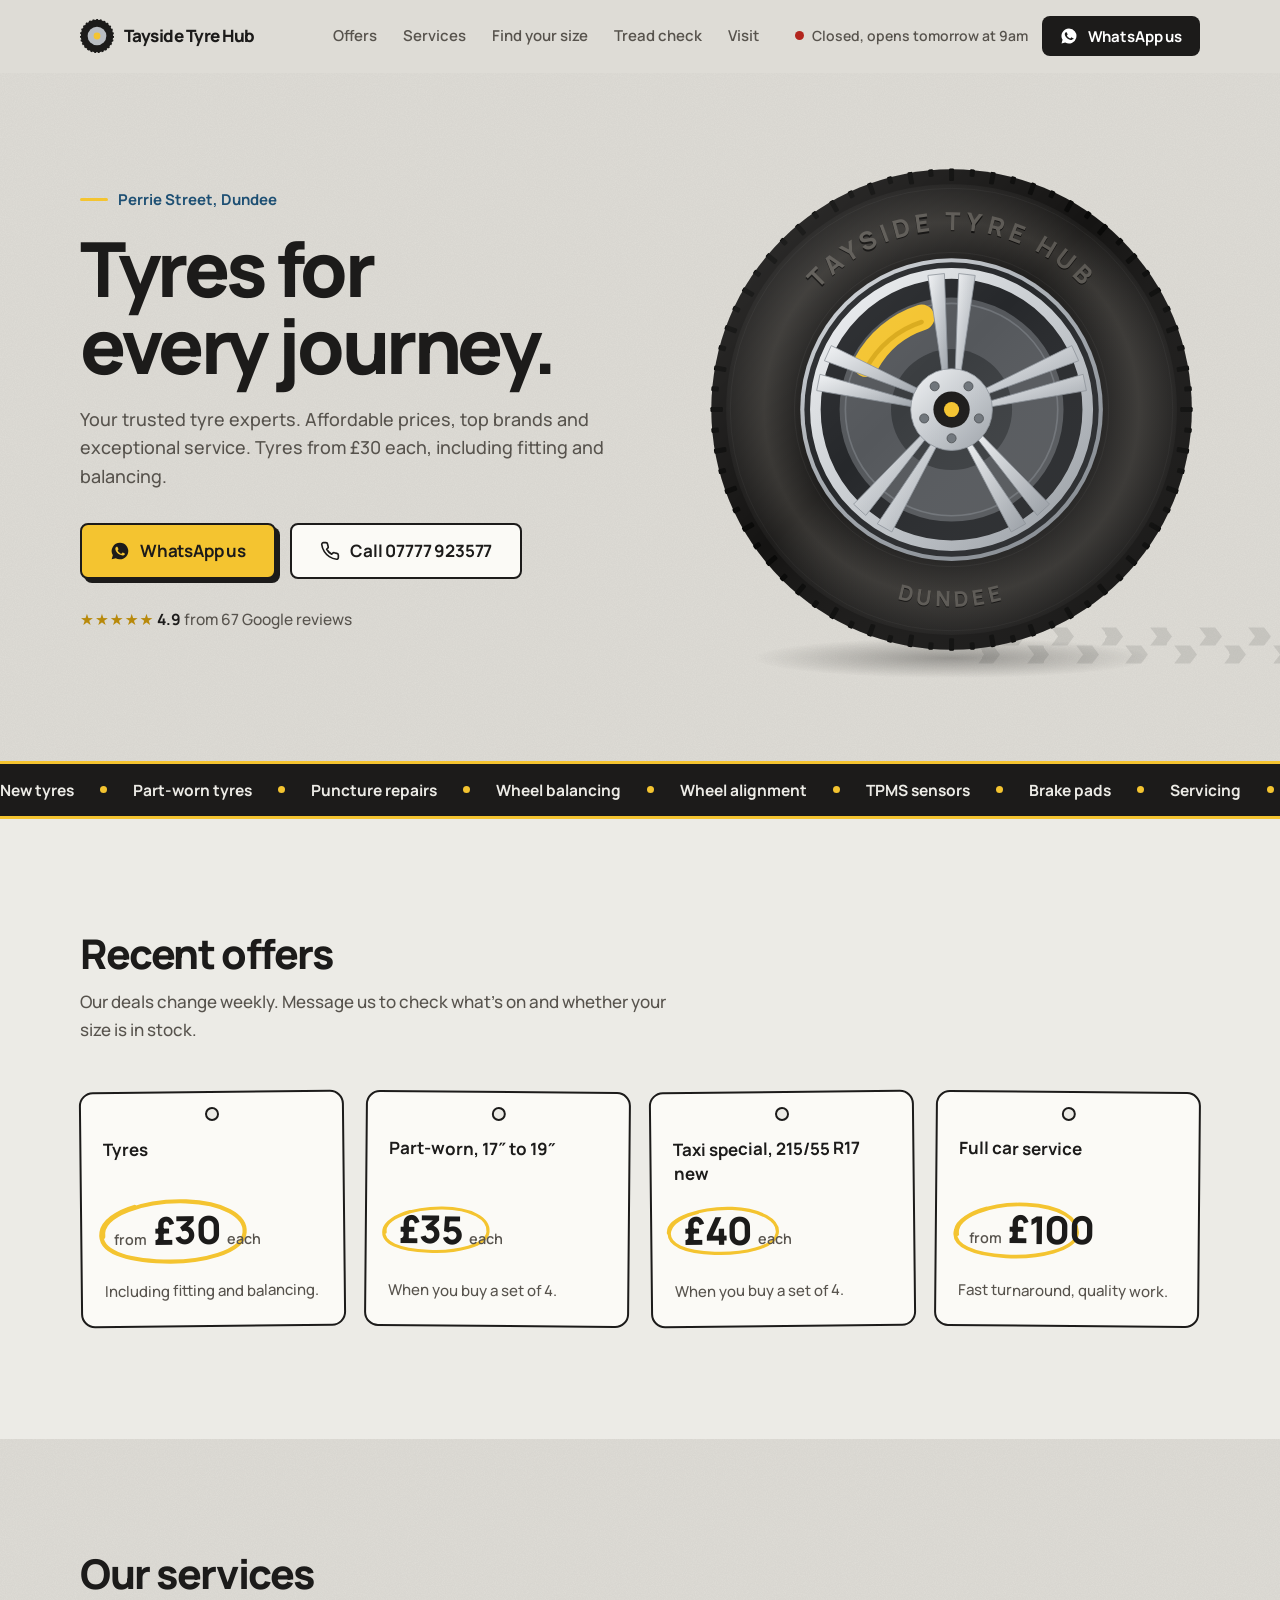
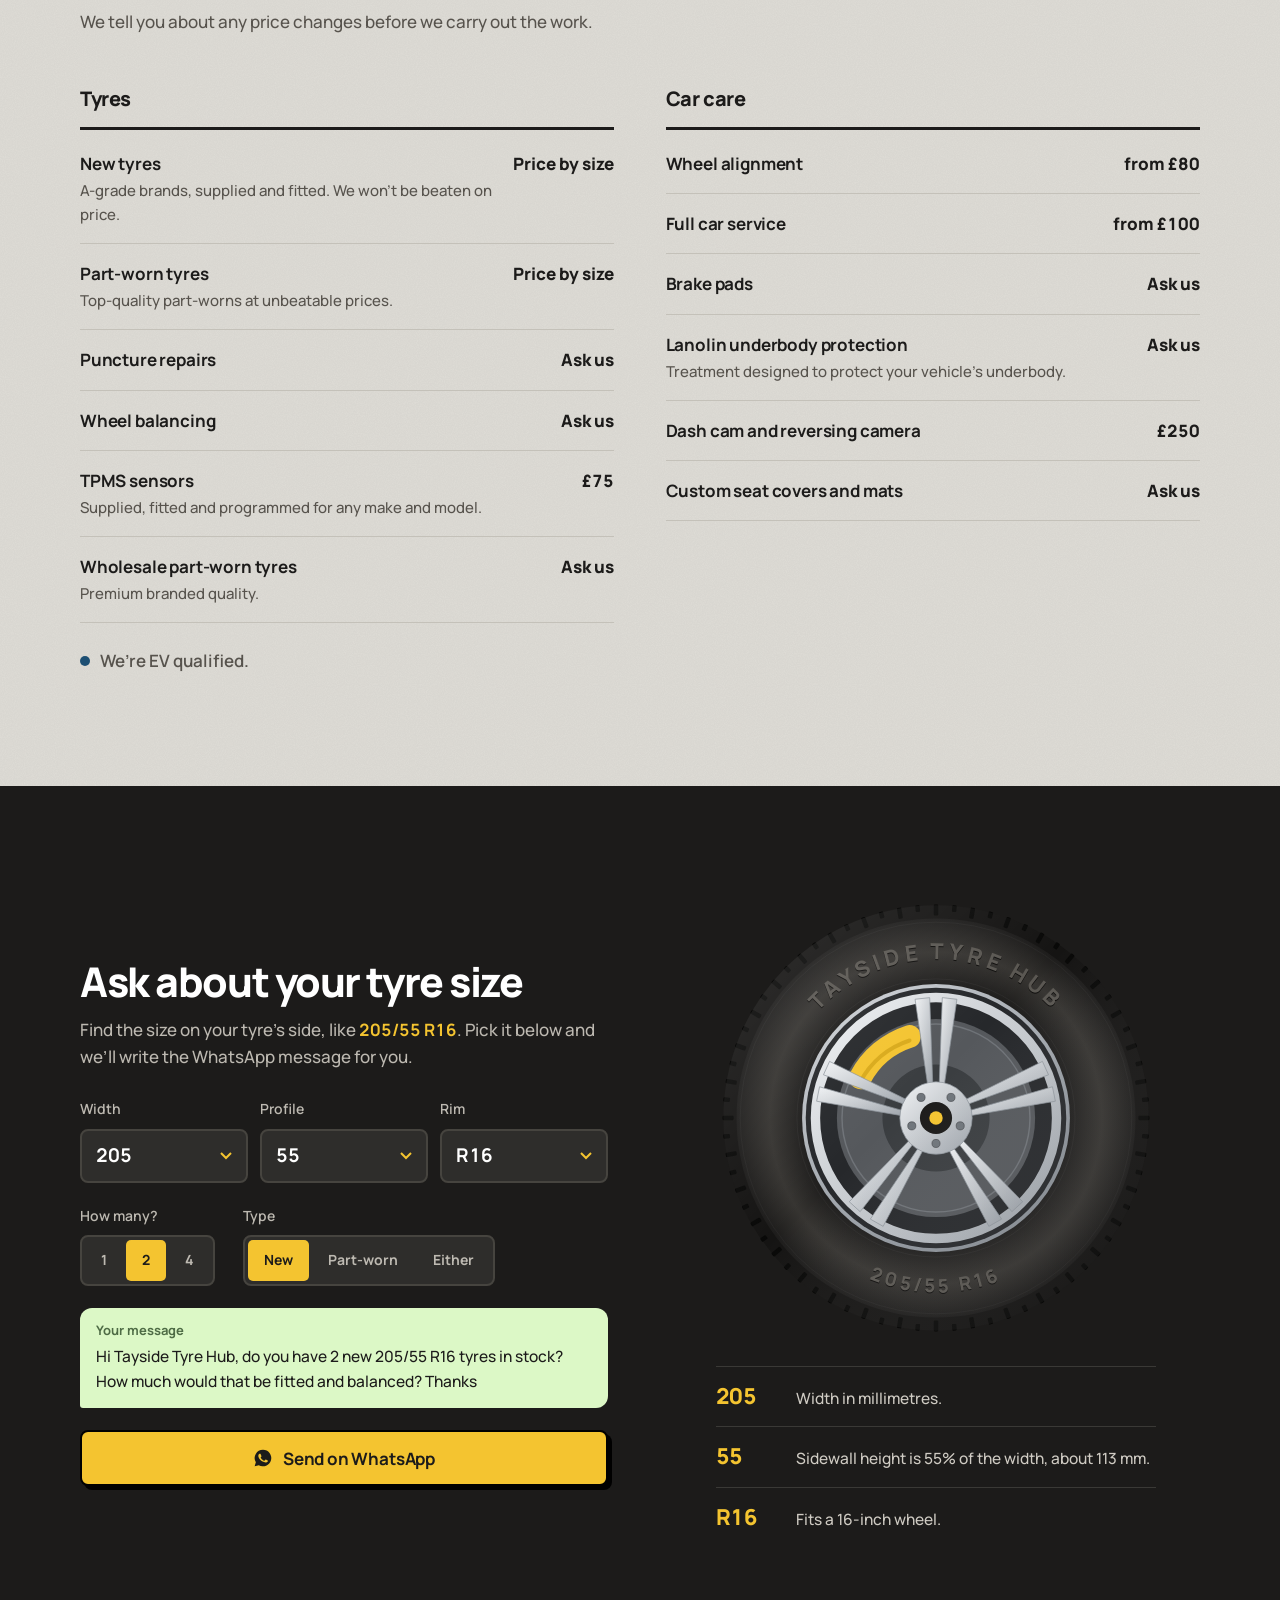
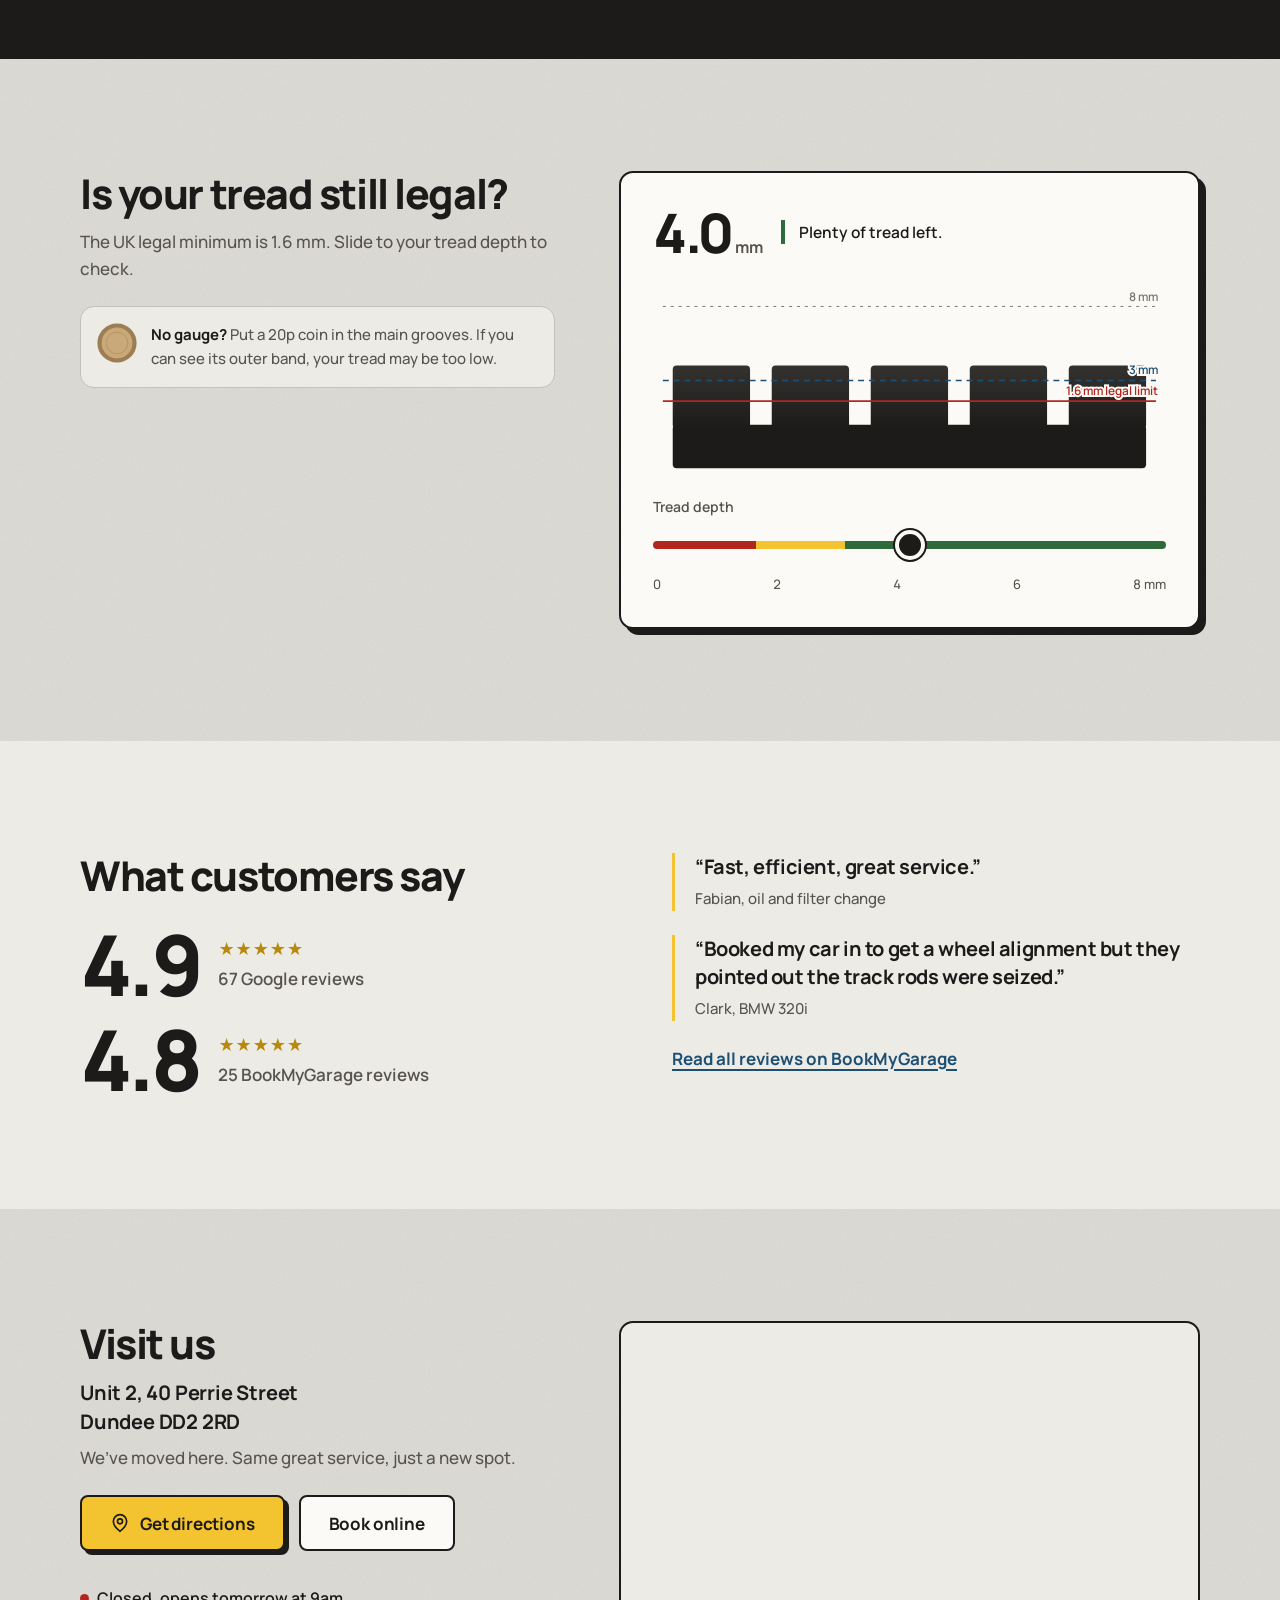
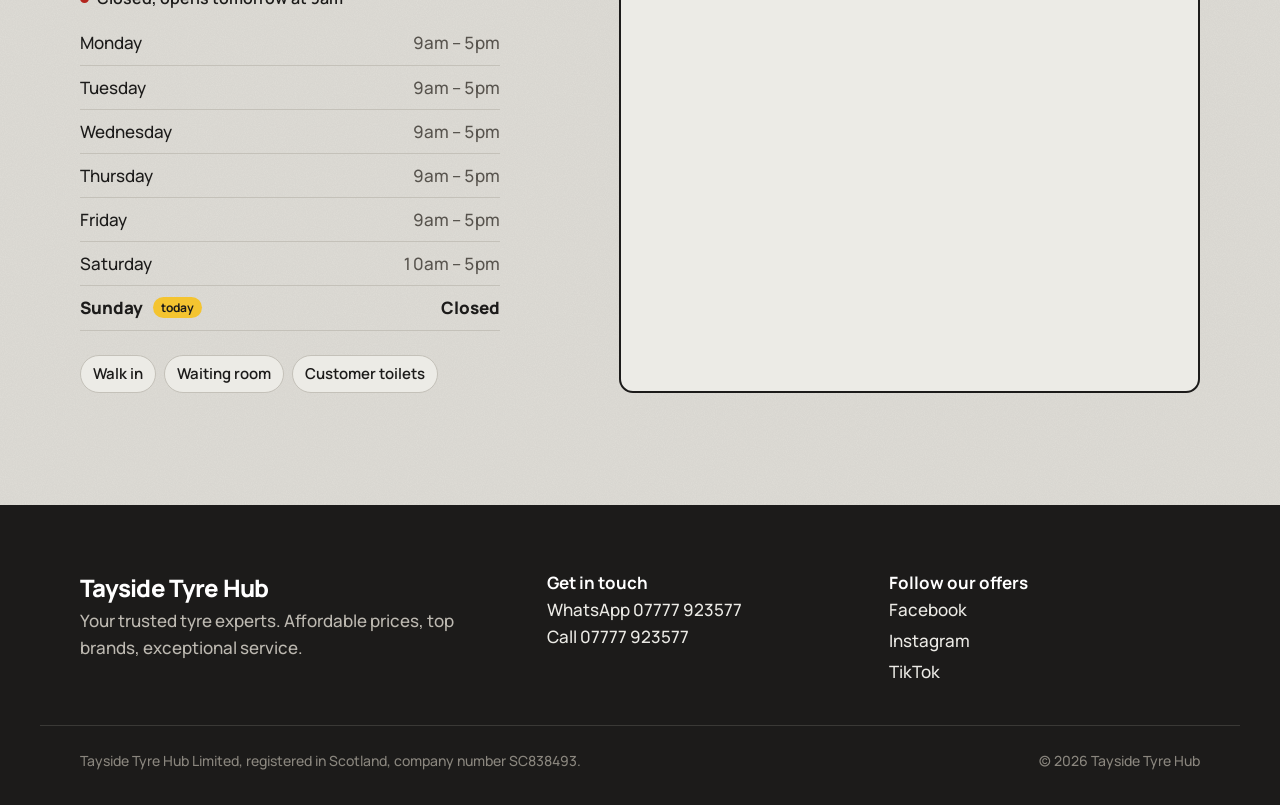
==== index.html @ 59a69cc9 "Add Tayside Tyre Hub website" ====
<!doctype html>
<html lang="en-GB">
<head>
  <meta charset="utf-8">
  <meta name="viewport" content="width=device-width, initial-scale=1, viewport-fit=cover">
  <title>Tayside Tyre Hub | Tyres, wheel alignment and servicing in Dundee</title>
  <meta name="description" content="Your trusted tyre experts in Dundee. New and part-worn tyres, wheel alignment from £80, TPMS sensors £75 and servicing from £100. Unit 2, 40 Perrie Street, Dundee DD2 2RD. WhatsApp 07777 923577.">
  <meta name="theme-color" content="#DEDCD6">
  <meta property="og:title" content="Tayside Tyre Hub, Dundee">
  <meta property="og:description" content="Tyres for every journey. Walk in or WhatsApp us on 07777 923577.">
  <meta property="og:type" content="website">
  <link rel="icon" href="assets/favicon.svg" type="image/svg+xml">
  <link rel="preconnect" href="https://fonts.googleapis.com">
  <link rel="preconnect" href="https://fonts.gstatic.com" crossorigin>
  <link href="https://fonts.googleapis.com/css2?family=Manrope:wght@400;500;600;700;800&display=swap" rel="stylesheet">
  <link rel="stylesheet" href="css/styles.css">
  <script type="application/ld+json">
  {
    "@context": "https://schema.org",
    "@type": "TireShop",
    "name": "Tayside Tyre Hub",
    "telephone": "+447777923577",
    "address": {
      "@type": "PostalAddress",
      "streetAddress": "Unit 2, 40 Perrie Street",
      "addressLocality": "Dundee",
      "postalCode": "DD2 2RD",
      "addressCountry": "GB"
    },
    "openingHoursSpecification": [
      {"@type": "OpeningHoursSpecification", "dayOfWeek": ["Monday","Tuesday","Wednesday","Thursday","Friday"], "opens": "09:00", "closes": "17:00"},
      {"@type": "OpeningHoursSpecification", "dayOfWeek": "Saturday", "opens": "10:00", "closes": "17:00"}
    ],
    "sameAs": [
      "https://www.facebook.com/p/Tayside-Tyre-Hub-61570506190304/",
      "https://www.instagram.com/taysidetyrehub/",
      "https://www.tiktok.com/@tayside.tyre.hub"
    ]
  }
  </script>
</head>
<body>
  <a class="skip" href="#main">Skip to content</a>

  <svg width="0" height="0" style="position:absolute" aria-hidden="true">
    <symbol id="i-wa" viewBox="0 0 24 24"><path fill="currentColor" d="M12 2a10 10 0 0 0-8.6 15.1L2 22l5-1.3A10 10 0 1 0 12 2Zm5.3 14.1c-.2.6-1.3 1.2-1.8 1.2-.5.1-1 .2-3.3-.7-2.8-1.1-4.5-3.9-4.7-4.1-.1-.2-1.1-1.5-1.1-2.9s.7-2 1-2.3c.2-.3.5-.3.7-.3h.5c.2 0 .4 0 .6.5l.9 2.1c.1.2.1.4 0 .5l-.3.5-.4.4c-.1.2-.3.3-.1.6.2.3.8 1.3 1.7 2.1 1.2 1 2.1 1.4 2.4 1.5.3.2.5.1.6-.1l.9-1.1c.2-.3.4-.2.6-.1l2 1c.3.1.5.2.5.3.1.2.1.6-.1 1.2Z"/></symbol>
    <symbol id="i-phone" viewBox="0 0 24 24"><path fill="none" stroke="currentColor" stroke-width="2" stroke-linecap="round" stroke-linejoin="round" d="M22 16.9v3a2 2 0 0 1-2.2 2 19.8 19.8 0 0 1-8.6-3.1 19.5 19.5 0 0 1-6-6A19.8 19.8 0 0 1 2.1 4.2 2 2 0 0 1 4.1 2h3a2 2 0 0 1 2 1.7c.1 1 .4 1.9.7 2.8a2 2 0 0 1-.5 2.1L8 9.9a16 16 0 0 0 6 6l1.3-1.3a2 2 0 0 1 2.1-.4c.9.3 1.8.6 2.8.7a2 2 0 0 1 1.7 2Z"/></symbol>
    <symbol id="i-pin" viewBox="0 0 24 24"><path fill="none" stroke="currentColor" stroke-width="2" stroke-linecap="round" stroke-linejoin="round" d="M20 10c0 6-8 12-8 12s-8-6-8-12a8 8 0 0 1 16 0Z"/><circle cx="12" cy="10" r="3" fill="none" stroke="currentColor" stroke-width="2"/></symbol>
  </svg>

  <header class="site-header" id="top">
    <div class="wrap header-inner">
      <a class="brand" href="#top" aria-label="Tayside Tyre Hub, back to top">
        <svg class="brand-mark" viewBox="0 0 40 40" aria-hidden="true">
          <circle cx="20" cy="20" r="19" fill="#1C1B1A"/>
          <circle cx="20" cy="20" r="19" fill="none" stroke="#1C1B1A" stroke-width="2" stroke-dasharray="2.2 2.2"/>
          <circle cx="20" cy="20" r="11" fill="#B9BDC2"/>
          <circle cx="20" cy="20" r="4" fill="#F4C430"/>
        </svg>
        <span class="brand-name">Tayside Tyre Hub</span>
      </a>
      <nav class="nav" aria-label="Main">
        <a href="#offers">Offers</a>
        <a href="#services">Services</a>
        <a href="#finder">Find your size</a>
        <a href="#tread">Tread check</a>
        <a href="#visit">Visit</a>
      </nav>
      <div class="header-actions">
        <span class="status" data-status><span class="status-dot"></span><span class="status-long" data-status-text>Checking hours</span><span class="status-short" data-status-short></span></span>
        <a class="btn btn-dark btn-sm header-wa" href="https://wa.me/447777923577" target="_blank" rel="noopener">
          <svg aria-hidden="true"><use href="#i-wa"/></svg>WhatsApp us
        </a>
      </div>
    </div>
  </header>

  <main id="main">
    <!-- HERO -->
    <section class="hero" aria-labelledby="hero-title">
      <div class="wrap hero-grid">
        <div class="hero-copy">
          <p class="hero-place">Perrie Street, Dundee</p>
          <h1 id="hero-title" class="display">Tyres for every journey.</h1>
          <p class="lede">Your trusted tyre experts. Affordable prices, top brands and exceptional service. <span class="nowrap">Tyres from £30 each,</span> including fitting and balancing.</p>
          <div class="hero-ctas">
            <a class="btn btn-primary btn-lg" href="https://wa.me/447777923577" target="_blank" rel="noopener">
              <svg aria-hidden="true"><use href="#i-wa"/></svg>WhatsApp us
            </a>
            <a class="btn btn-outline btn-lg" href="tel:+447777923577">
              <svg aria-hidden="true"><use href="#i-phone"/></svg>Call 07777 923577
            </a>
          </div>
          <p class="hero-rating"><span class="stars" aria-hidden="true">★★★★★</span> <strong>4.9</strong> from 67 Google reviews</p>
        </div>

        <div class="hero-stage" aria-hidden="true">
          <div class="track"></div>
          <div class="hero-wheel">
            <div class="wheel-shadow"></div>
            <div class="wheel-roll">
              <div class="tyre" data-tyre="hero" data-w="205" data-p="55" data-r="16" data-top="TAYSIDE TYRE HUB" data-bottom="DUNDEE"></div>
            </div>
          </div>
        </div>
      </div>
    </section>

    <!-- TICKER -->
    <div class="ticker" aria-label="What we do">
      <div class="ticker-track">
        <span>New tyres</span><span>Part-worn tyres</span><span>Puncture repairs</span><span>Wheel balancing</span><span>Wheel alignment</span><span>TPMS sensors</span><span>Brake pads</span><span>Servicing</span><span>Underbody protection</span><span>Dash cams</span><span>Wholesale part-worns</span>
        <span aria-hidden="true">New tyres</span><span aria-hidden="true">Part-worn tyres</span><span aria-hidden="true">Puncture repairs</span><span aria-hidden="true">Wheel balancing</span><span aria-hidden="true">Wheel alignment</span><span aria-hidden="true">TPMS sensors</span><span aria-hidden="true">Brake pads</span><span aria-hidden="true">Servicing</span><span aria-hidden="true">Underbody protection</span><span aria-hidden="true">Dash cams</span><span aria-hidden="true">Wholesale part-worns</span>
      </div>
    </div>

    <!-- OFFERS -->
    <section class="section offers" id="offers" aria-labelledby="offers-title">
      <div class="wrap">
        <div class="section-head">
          <h2 id="offers-title" class="display-2">Recent offers</h2>
          <p>Our deals change weekly. Message us to check what’s on and whether your size is in stock.</p>
        </div>

        <ul class="tickets">
          <li class="ticket">
            <span class="ticket-hole" aria-hidden="true"></span>
            <p class="ticket-what">Tyres</p>
            <p class="price"><span class="price-from">from</span> £30 <span class="price-unit">each</span>
              <svg class="chalk" viewBox="0 0 200 90" aria-hidden="true"><path d="M18 52C14 24 70 8 118 10c44 2 72 18 70 38-2 24-52 36-98 34C46 80 12 70 16 46c2-12 18-24 40-30"/></svg>
            </p>
            <p class="ticket-small">Including fitting and balancing.</p>
          </li>
          <li class="ticket">
            <span class="ticket-hole" aria-hidden="true"></span>
            <p class="ticket-what">Part-worn, 17″ to 19″</p>
            <p class="price">£35 <span class="price-unit">each</span>
              <svg class="chalk" viewBox="0 0 200 90" aria-hidden="true"><path d="M20 50C16 26 66 10 112 10c46 0 76 16 74 38-2 22-50 34-96 32C44 78 14 68 18 46c2-12 20-24 42-30"/></svg>
            </p>
            <p class="ticket-small">When you buy a set of 4.</p>
          </li>
          <li class="ticket">
            <span class="ticket-hole" aria-hidden="true"></span>
            <p class="ticket-what">Taxi special, 215/55 R17 new</p>
            <p class="price">£40 <span class="price-unit">each</span>
              <svg class="chalk" viewBox="0 0 200 90" aria-hidden="true"><path d="M16 48C14 24 68 8 116 10c44 2 74 20 70 40-4 22-54 32-98 30C42 78 12 66 18 44c4-12 20-22 44-28"/></svg>
            </p>
            <p class="ticket-small">When you buy a set of 4.</p>
          </li>
          <li class="ticket">
            <span class="ticket-hole" aria-hidden="true"></span>
            <p class="ticket-what">Full car service</p>
            <p class="price"><span class="price-from">from</span> £100
              <svg class="chalk" viewBox="0 0 200 90" aria-hidden="true"><path d="M20 52C16 26 68 8 116 10c46 2 72 18 70 40-2 22-52 34-98 32C44 80 12 68 18 46c2-12 20-24 42-30"/></svg>
            </p>
            <p class="ticket-small">Fast turnaround, quality work.</p>
          </li>
        </ul>
      </div>
    </section>

    <!-- SERVICES -->
    <section class="section services" id="services" aria-labelledby="services-title">
      <div class="wrap">
        <div class="section-head">
          <h2 id="services-title" class="display-2">Our services</h2>
          <p>We tell you about any price changes before we carry out the work.</p>
        </div>

        <div class="board">
          <div class="board-col">
            <h3 class="board-title">Tyres</h3>
            <ul class="board-list">
              <li><div><strong>New tyres</strong><span>A-grade brands, supplied and fitted. We won’t be beaten on price.</span></div><em>Price by size</em></li>
              <li><div><strong>Part-worn tyres</strong><span>Top-quality part-worns at unbeatable prices.</span></div><em>Price by size</em></li>
              <li><div><strong>Puncture repairs</strong></div><em>Ask us</em></li>
              <li><div><strong>Wheel balancing</strong></div><em>Ask us</em></li>
              <li><div><strong>TPMS sensors</strong><span>Supplied, fitted and programmed for any make and model.</span></div><em>£75</em></li>
              <li><div><strong>Wholesale part-worn tyres</strong><span>Premium branded quality.</span></div><em>Ask us</em></li>
            </ul>
          </div>
          <div class="board-col">
            <h3 class="board-title">Car care</h3>
            <ul class="board-list">
              <li><div><strong>Wheel alignment</strong></div><em>from £80</em></li>
              <li><div><strong>Full car service</strong></div><em>from £100</em></li>
              <li><div><strong>Brake pads</strong></div><em>Ask us</em></li>
              <li><div><strong>Lanolin underbody protection</strong><span>Treatment designed to protect your vehicle’s underbody.</span></div><em>Ask us</em></li>
              <li><div><strong>Dash cam and reversing camera</strong></div><em>£250</em></li>
              <li><div><strong>Custom seat covers and mats</strong></div><em>Ask us</em></li>
            </ul>
          </div>
        </div>
        <p class="board-note">We’re EV qualified.</p>
      </div>
    </section>

    <!-- FINDER -->
    <section class="section finder" id="finder" aria-labelledby="finder-title">
      <div class="wrap finder-grid">
        <div class="finder-copy">
          <h2 id="finder-title" class="display-2">Ask about your tyre size</h2>
          <p class="finder-intro">Find the size on your tyre’s side, like <b>205/55 R16</b>. Pick it below and we’ll write the WhatsApp message for you.</p>

          <form class="finder-form" id="finder-form" novalidate>
            <div class="field-row">
              <div class="field">
                <label for="f-width">Width</label>
                <select id="f-width" name="width"></select>
              </div>
              <div class="field">
                <label for="f-profile">Profile</label>
                <select id="f-profile" name="profile"></select>
              </div>
              <div class="field">
                <label for="f-rim">Rim</label>
                <select id="f-rim" name="rim"></select>
              </div>
            </div>

            <div class="seg-row">
              <fieldset class="field">
                <legend>How many?</legend>
                <div class="seg">
                  <label><input type="radio" name="qty" value="1"><span>1</span></label>
                  <label><input type="radio" name="qty" value="2" checked><span>2</span></label>
                  <label><input type="radio" name="qty" value="4"><span>4</span></label>
                </div>
              </fieldset>
              <fieldset class="field">
                <legend>Type</legend>
                <div class="seg">
                  <label><input type="radio" name="kind" value="new" checked><span>New</span></label>
                  <label><input type="radio" name="kind" value="part-worn"><span>Part-worn</span></label>
                  <label><input type="radio" name="kind" value="either"><span>Either</span></label>
                </div>
              </fieldset>
            </div>

            <div class="message-preview">
              <span class="message-label">Your message</span>
              <p id="wa-preview"></p>
            </div>

            <a class="btn btn-primary btn-lg btn-block" id="wa-send" href="https://wa.me/447777923577" target="_blank" rel="noopener">
              <svg aria-hidden="true"><use href="#i-wa"/></svg><span id="wa-send-label">Send on WhatsApp</span>
            </a>
          </form>
        </div>

        <div class="finder-visual">
          <div class="tyre tyre-finder" data-tyre="finder" data-w="205" data-p="55" data-r="16" data-top="TAYSIDE TYRE HUB" data-bottom="205/55 R16"></div>
          <dl class="decode" aria-live="polite">
            <div><dt id="d-w-k">205</dt><dd id="d-w">Width in millimetres.</dd></div>
            <div><dt id="d-p-k">55</dt><dd id="d-p">Sidewall height as a % of the width.</dd></div>
            <div><dt id="d-r-k">R16</dt><dd id="d-r">Fits a 16-inch wheel.</dd></div>
          </dl>
        </div>
      </div>
    </section>

    <!-- TREAD -->
    <section class="section tread" id="tread" aria-labelledby="tread-title">
      <div class="wrap tread-grid">
        <div class="tread-copy">
          <h2 id="tread-title" class="display-2">Is your tread still legal?</h2>
          <p>The UK legal minimum is 1.6 mm. Slide to your tread depth to check.</p>
        </div>

        <div class="gauge">
          <div class="gauge-readout">
            <output id="tread-out" for="tread-range"><span id="tread-mm">4.0</span><small>mm</small></output>
            <p class="verdict" id="tread-verdict" data-level="ok">Plenty of tread left.</p>
          </div>
          <svg class="tread-svg" id="tread-svg" viewBox="0 0 520 220" role="img" aria-label="Cross-section of a tyre tread showing the selected depth">
            <defs>
              <linearGradient id="rubberCut" x1="0" y1="0" x2="0" y2="1">
                <stop offset="0" stop-color="#34322F"/>
                <stop offset="1" stop-color="#1C1B1A"/>
              </linearGradient>
            </defs>
            <rect x="20" y="160" width="480" height="44" rx="4" fill="#1C1B1A"/>
            <g id="tread-blocks"></g>
            <g class="tread-lines">
              <line id="line-new" x1="10" x2="510" stroke="#7C7871" stroke-dasharray="3 5"/>
              <line id="line-3" x1="10" x2="510" stroke="#1D4F73" stroke-dasharray="6 5" stroke-width="1.5"/>
              <line id="line-legal" x1="10" x2="510" stroke="#B3261E" stroke-width="2"/>
              <text id="t-new" x="512" text-anchor="end" class="tl">8 mm</text>
              <text id="t-3" x="512" text-anchor="end" class="tl tl-blue">3 mm</text>
              <text id="t-legal" x="512" text-anchor="end" class="tl tl-red">1.6 mm legal limit</text>
            </g>
          </svg>
          <label class="range-label" for="tread-range">Tread depth</label>
          <input type="range" id="tread-range" min="0" max="8" step="0.1" value="4">
          <div class="range-scale" aria-hidden="true"><span>0</span><span>2</span><span>4</span><span>6</span><span>8 mm</span></div>
        </div>

        <div class="coin">
          <svg viewBox="0 0 48 48" aria-hidden="true"><circle cx="24" cy="24" r="21" fill="#C9A97A"/><circle cx="24" cy="24" r="21" fill="none" stroke="#9C7E52" stroke-width="5"/><circle cx="24" cy="24" r="13" fill="none" stroke="#B8955F" stroke-width="1.2"/></svg>
          <p><b>No gauge?</b> Put a 20p coin in the main grooves. If you can see its outer band, your tread may be too low.</p>
        </div>
      </div>
    </section>

    <!-- REVIEWS -->
    <section class="section reviews" id="reviews" aria-labelledby="reviews-title">
      <div class="wrap">
        <div class="reviews-grid">
          <div>
            <h2 id="reviews-title" class="display-2">What customers say</h2>
            <div class="ratings">
              <div class="rating">
                <span class="rating-num" data-count="4.9">4.9</span>
                <span class="rating-meta"><span class="stars" aria-hidden="true">★★★★★</span>67 Google reviews</span>
              </div>
              <div class="rating">
                <span class="rating-num" data-count="4.8">4.8</span>
                <span class="rating-meta"><span class="stars" aria-hidden="true">★★★★★</span>25 BookMyGarage reviews</span>
              </div>
            </div>
          </div>
          <div class="reviews-body">
            <figure class="quote">
              <blockquote>“Fast, efficient, great service.”</blockquote>
              <figcaption>Fabian, oil and filter change</figcaption>
            </figure>
            <figure class="quote">
              <blockquote>“Booked my car in to get a wheel alignment but they pointed out the track rods were seized.”</blockquote>
              <figcaption>Clark, BMW 320i</figcaption>
            </figure>
            <a class="link" href="https://bookmygarage.com/garage-detail/tayside-tyre-hubdd23en/" target="_blank" rel="noopener">Read all reviews on BookMyGarage</a>
          </div>
        </div>
      </div>
    </section>

    <!-- VISIT -->
    <section class="section visit" id="visit" aria-labelledby="visit-title">
      <div class="wrap visit-grid">
        <div class="visit-info">
          <h2 id="visit-title" class="display-2">Visit us</h2>
          <address>
            Unit 2, 40 Perrie Street<br>
            Dundee DD2 2RD
          </address>
          <p class="moved">We’ve moved here. Same great service, just a new spot.</p>

          <div class="visit-ctas">
            <a class="btn btn-primary btn-lg" href="https://www.google.com/maps/dir/?api=1&amp;destination=Tayside+Tyre+Hub,+40+Perrie+Street,+Dundee+DD2+2RD" target="_blank" rel="noopener">
              <svg aria-hidden="true"><use href="#i-pin"/></svg>Get directions
            </a>
            <a class="btn btn-outline btn-lg" href="https://bookmygarage.com/garage-detail/tayside-tyre-hubdd23en/" target="_blank" rel="noopener">Book online</a>
          </div>

          <div class="hours">
            <p class="status status-lg" data-status><span class="status-dot"></span><span data-status-text>Checking hours</span></p>
            <table>
              <caption class="visually-hidden">Opening hours</caption>
              <tbody>
                <tr data-day="1"><th scope="row">Monday</th><td>9am – 5pm</td></tr>
                <tr data-day="2"><th scope="row">Tuesday</th><td>9am – 5pm</td></tr>
                <tr data-day="3"><th scope="row">Wednesday</th><td>9am – 5pm</td></tr>
                <tr data-day="4"><th scope="row">Thursday</th><td>9am – 5pm</td></tr>
                <tr data-day="5"><th scope="row">Friday</th><td>9am – 5pm</td></tr>
                <tr data-day="6"><th scope="row">Saturday</th><td>10am – 5pm</td></tr>
                <tr data-day="0"><th scope="row">Sunday</th><td>Closed</td></tr>
              </tbody>
            </table>
          </div>

          <ul class="amenities">
            <li>Walk in</li>
            <li>Waiting room</li>
            <li>Customer toilets</li>
          </ul>
        </div>
        <div class="map">
          <iframe title="Map showing Tayside Tyre Hub at 40 Perrie Street, Dundee" loading="lazy" referrerpolicy="no-referrer-when-downgrade" src="https://maps.google.com/maps?q=40%20Perrie%20Street%2C%20Dundee%20DD2%202RD&amp;z=16&amp;output=embed"></iframe>
        </div>
      </div>
    </section>
  </main>

  <footer class="site-footer">
    <div class="wrap footer-grid">
      <div>
        <p class="footer-brand">Tayside Tyre Hub</p>
        <p>Your trusted tyre experts. Affordable prices, top brands, exceptional service.</p>
      </div>
      <div>
        <p class="footer-h">Get in touch</p>
        <p><a href="https://wa.me/447777923577" target="_blank" rel="noopener">WhatsApp 07777 923577</a><br><a href="tel:+447777923577">Call 07777 923577</a></p>
      </div>
      <div>
        <p class="footer-h">Follow our offers</p>
        <ul class="socials">
          <li><a href="https://www.facebook.com/p/Tayside-Tyre-Hub-61570506190304/" target="_blank" rel="noopener">Facebook</a></li>
          <li><a href="https://www.instagram.com/taysidetyrehub/" target="_blank" rel="noopener">Instagram</a></li>
          <li><a href="https://www.tiktok.com/@tayside.tyre.hub" target="_blank" rel="noopener">TikTok</a></li>
        </ul>
      </div>
    </div>
    <div class="wrap footer-legal">
      <p>Tayside Tyre Hub Limited, registered in Scotland, company number SC838493.</p>
      <p>© <span data-year>2026</span> Tayside Tyre Hub</p>
    </div>
  </footer>

  <nav class="mobile-bar" aria-label="Quick contact">
    <a href="https://wa.me/447777923577" target="_blank" rel="noopener" class="mb-wa"><svg aria-hidden="true"><use href="#i-wa"/></svg>WhatsApp</a>
    <a href="tel:+447777923577"><svg aria-hidden="true"><use href="#i-phone"/></svg>Call</a>
    <a href="https://www.google.com/maps/dir/?api=1&amp;destination=Tayside+Tyre+Hub,+40+Perrie+Street,+Dundee+DD2+2RD" target="_blank" rel="noopener"><svg aria-hidden="true"><use href="#i-pin"/></svg>Directions</a>
  </nav>

  <script src="js/main.js"></script>
</body>
</html>
---- css/styles.css ----
/* ==========================================================
   Tayside Tyre Hub
   Palette: workshop concrete, tyre rubber, fitter's chalk
   Type: Manrope, one clean family throughout
   ========================================================== */
:root {
  --concrete: #DEDCD6;
  --kerb: #ECEBE6;
  --paper: #FBFAF6;
  --rubber: #1C1B1A;
  --sidewall: #2E2D2B;
  --chalk: #F4C430;
  --chalk-hover: #FFD447;
  --chalk-deep: #B8890A;
  --tay: #1D4F73;
  --ink-2: #57534D;
  --line: #C4C1B9;
  --red: #B3261E;
  --green: #2F6B3A;

  --font: "Manrope", "Segoe UI", system-ui, -apple-system, sans-serif;

  --radius-s: 8px;
  --radius-m: 14px;
  --wrap: 1200px;
  --gutter: clamp(16px, 4vw, 40px);

  --ease-out: cubic-bezier(.2, .8, .2, 1);
  --t-fast: 160ms;
  --t-med: 280ms;
}

*, *::before, *::after { box-sizing: border-box; }

html { scroll-behavior: smooth; scroll-padding-top: 80px; -webkit-text-size-adjust: 100%; }

body {
  margin: 0;
  font-family: var(--font);
  font-size: 1.0625rem;
  font-weight: 500;
  line-height: 1.6;
  color: var(--rubber);
  background-color: var(--concrete);
  background-image: url("data:image/svg+xml,%3Csvg xmlns='http://www.w3.org/2000/svg' width='220' height='220'%3E%3Cfilter id='n'%3E%3CfeTurbulence type='fractalNoise' baseFrequency='.9' numOctaves='2' stitchTiles='stitch'/%3E%3CfeColorMatrix values='0 0 0 0 0.11 0 0 0 0 0.1 0 0 0 0 0.1 0 0 0 .06 0'/%3E%3C/filter%3E%3Crect width='100%25' height='100%25' filter='url(%23n)'/%3E%3C/svg%3E");
  -webkit-font-smoothing: antialiased;
  overflow-x: hidden;
}

img, svg { display: block; max-width: 100%; }
a { color: inherit; }
b, strong { font-weight: 700; }
p { margin: 0 0 1em; }

:focus-visible { outline: 3px solid var(--tay); outline-offset: 3px; border-radius: 4px; }

.skip {
  position: absolute; left: 16px; top: -60px;
  background: var(--rubber); color: #fff; padding: 10px 14px; border-radius: var(--radius-s);
  z-index: 100; text-decoration: none;
}
.skip:focus { top: 12px; }

.visually-hidden {
  position: absolute !important; width: 1px; height: 1px; overflow: hidden;
  clip: rect(0 0 0 0); white-space: nowrap;
}
.nowrap { white-space: nowrap; }

.wrap { width: 100%; max-width: var(--wrap); margin: 0 auto; padding: 0 var(--gutter); }

/* ---------- Type ---------- */
.display {
  font-size: clamp(2.6rem, 6vw, 4.75rem);
  font-weight: 800;
  line-height: 1.02;
  letter-spacing: -0.045em;
  margin: 0 0 20px;
  text-wrap: balance;
}
.display-2 {
  font-size: clamp(1.75rem, 3.2vw, 2.6rem);
  font-weight: 800;
  line-height: 1.1;
  letter-spacing: -0.035em;
  margin: 0 0 12px;
  text-wrap: balance;
}
.lede { font-size: clamp(1.0625rem, 1.4vw, 1.25rem); color: var(--ink-2); max-width: 30em; margin: 0 0 32px; }

/* ---------- Buttons ---------- */
.btn {
  display: inline-flex; align-items: center; justify-content: center; gap: 10px;
  min-height: 48px; padding: 0 22px;
  font: 700 1rem/1 var(--font);
  letter-spacing: -0.01em;
  text-decoration: none; border-radius: var(--radius-s);
  border: 2px solid transparent;
  cursor: pointer; white-space: nowrap;
  transition: background-color var(--t-fast) ease, color var(--t-fast) ease, border-color var(--t-fast) ease, transform var(--t-fast) ease, box-shadow var(--t-fast) ease;
}
.btn svg { width: 20px; height: 20px; flex-shrink: 0; }
.btn-lg { min-height: 56px; padding: 0 28px; font-size: 1.0625rem; }
.btn-sm { min-height: 40px; padding: 0 16px; font-size: .9375rem; }
.btn-sm svg { width: 18px; height: 18px; }
.btn-block { width: 100%; }

/* primary: chalk yellow, black edge, hard shadow so it reads as the thing to press */
.btn-primary {
  background: var(--chalk); color: var(--rubber);
  border-color: var(--rubber);
  box-shadow: 4px 4px 0 var(--rubber);
}
.btn-primary:hover { background: var(--chalk-hover); transform: translate(-1px, -1px); box-shadow: 5px 5px 0 var(--rubber); }
.btn-primary:active { transform: translate(3px, 3px); box-shadow: 1px 1px 0 var(--rubber); }

.btn-outline { background: var(--paper); color: var(--rubber); border-color: var(--rubber); }
.btn-outline:hover { background: var(--rubber); color: #fff; }

.btn-dark { background: var(--rubber); color: #fff; }
.btn-dark:hover { background: #000; }

.link {
  font-weight: 700; color: var(--tay);
  text-decoration: underline; text-decoration-thickness: 2px; text-underline-offset: 4px;
}
.link:hover { color: var(--rubber); }

/* ---------- Header ---------- */
.site-header {
  position: sticky; top: 0; z-index: 50;
  background: rgba(222, 220, 214, .97);
  border-bottom: 1px solid transparent;
  transition: border-color var(--t-med) ease;
}
.site-header.scrolled { border-bottom-color: var(--line); }
.header-inner { display: flex; align-items: center; gap: 24px; height: 72px; }

.brand { display: flex; align-items: center; gap: 10px; text-decoration: none; flex-shrink: 0; }
.brand-mark { width: 34px; height: 34px; }
.brand-name { font-weight: 800; font-size: 1.0625rem; letter-spacing: -0.03em; }

.nav { display: flex; gap: 2px; margin-left: auto; }
.nav a {
  text-decoration: none; font-weight: 600; font-size: .9375rem;
  padding: 8px 12px; border-radius: var(--radius-s); color: var(--ink-2);
  transition: color var(--t-fast) ease, background-color var(--t-fast) ease;
}
.nav a:hover { color: var(--rubber); background: var(--kerb); }

.header-actions { display: flex; align-items: center; gap: 14px; }

.status { display: inline-flex; align-items: center; gap: 8px; font-size: .875rem; font-weight: 600; color: var(--ink-2); white-space: nowrap; }
.status-short { display: none; }
.status-dot { width: 9px; height: 9px; border-radius: 50%; background: var(--line); flex-shrink: 0; }
.status.is-open .status-dot { background: var(--green); animation: pulse 2.4s infinite; }
.status.is-closed .status-dot { background: var(--red); }
@keyframes pulse {
  0% { box-shadow: 0 0 0 0 rgba(47,107,58,.45); }
  70% { box-shadow: 0 0 0 8px rgba(47,107,58,0); }
  100% { box-shadow: 0 0 0 0 rgba(47,107,58,0); }
}

/* ---------- Hero ---------- */
.hero { position: relative; overflow: hidden; padding: clamp(40px, 7vw, 88px) 0 clamp(56px, 8vw, 104px); }
.hero-grid { display: grid; grid-template-columns: minmax(0, 1.15fr) minmax(0, 1fr); gap: clamp(24px, 4vw, 56px); align-items: center; }
.hero-copy { position: relative; z-index: 2; }
.hero-place { font-weight: 700; font-size: .9375rem; color: var(--tay); margin: 0 0 18px; display: flex; align-items: center; gap: 10px; }
.hero-place::before { content: ""; width: 28px; height: 3px; background: var(--chalk); border-radius: 2px; }

.hero-ctas { display: flex; flex-wrap: wrap; gap: 14px; margin-bottom: 28px; }
.hero-rating { margin: 0; color: var(--ink-2); font-size: .9688rem; }
.hero-rating strong { color: var(--rubber); }
.stars { color: var(--chalk-deep); letter-spacing: 1px; }

.hero-stage { position: relative; aspect-ratio: 1 / 1; width: 100%; }
.hero-wheel { position: absolute; inset: 0; animation: rollIn 1.6s var(--ease-out) both .1s; }
.wheel-roll { position: absolute; inset: 0; animation: spinIn 1.6s var(--ease-out) both .1s; }
.wheel-shadow {
  position: absolute; left: 10%; right: 10%; bottom: -4%; height: 8%;
  background: radial-gradient(closest-side, rgba(28,27,26,.35), rgba(28,27,26,0));
}
.tyre { width: 100%; height: 100%; }
.tyre svg { width: 100%; height: 100%; overflow: visible; }

.track {
  position: absolute; left: 50%; right: -100vw; bottom: -2%; height: 9%;
  background-image: url("data:image/svg+xml,%3Csvg xmlns='http://www.w3.org/2000/svg' width='44' height='40'%3E%3Cg fill='%231C1B1A'%3E%3Cpath d='M2 4h14l6 8-6 8H2l6-8z'/%3E%3Cpath d='M24 20h14l6 8-6 8H24l6-8z'/%3E%3C/g%3E%3C/svg%3E");
  background-size: auto 100%;
  opacity: .1;
  -webkit-mask-image: linear-gradient(90deg, #000 0%, #000 25%, transparent 85%);
          mask-image: linear-gradient(90deg, #000 0%, #000 25%, transparent 85%);
  animation: trackIn 1.6s var(--ease-out) both .1s;
}
@keyframes rollIn { from { transform: translateX(85vw); } to { transform: translateX(0); } }
@keyframes spinIn { from { transform: rotate(250deg); } to { transform: rotate(0deg); } }
@keyframes trackIn { from { clip-path: inset(0 0 0 100%); } to { clip-path: inset(0 0 0 0); } }

/* copy settles in quickly so buttons are usable straight away */
.hero-copy > * { animation: settle .6s var(--ease-out) both; }
.hero-copy > :nth-child(1) { animation-delay: .15s; }
.hero-copy > :nth-child(2) { animation-delay: .22s; }
.hero-copy > :nth-child(3) { animation-delay: .29s; }
.hero-copy > :nth-child(4) { animation-delay: .36s; }
.hero-copy > :nth-child(5) { animation-delay: .43s; }
@keyframes settle { from { opacity: 0; transform: translateY(8px); } to { opacity: 1; transform: none; } }

.sidewall-text { font-family: var(--font); font-weight: 800; letter-spacing: .18em; }

/* ---------- Ticker ---------- */
.ticker { background: var(--rubber); color: var(--kerb); overflow: hidden; border-block: 3px solid var(--chalk); }
.ticker-track { display: flex; width: max-content; animation: ticker 48s linear infinite; }
.ticker span { padding: 14px 0; font-weight: 700; font-size: .9688rem; white-space: nowrap; display: inline-flex; align-items: center; }
.ticker span::after { content: ""; width: 7px; height: 7px; margin: 0 26px; border-radius: 50%; background: var(--chalk); }
.ticker:hover .ticker-track { animation-play-state: paused; }
@keyframes ticker { to { transform: translateX(-50%); } }

/* ---------- Sections ---------- */
.section { padding: clamp(64px, 9vw, 112px) 0; }
.section-head { max-width: 600px; margin-bottom: clamp(28px, 4vw, 48px); }
.section-head p { color: var(--ink-2); margin: 0; }

/* ---------- Offers: price tickets ---------- */
.offers { background: var(--kerb); }
.tickets { list-style: none; margin: 0; padding: 0; display: grid; grid-template-columns: repeat(4, minmax(0, 1fr)); gap: 20px; }
.ticket {
  position: relative; isolation: isolate;
  background: var(--paper);
  border: 2px solid var(--rubber);
  border-radius: var(--radius-m);
  padding: 44px 22px 22px;
  display: flex; flex-direction: column;
}
.ticket:nth-child(odd) { transform: rotate(-.6deg); }
.ticket:nth-child(even) { transform: rotate(.5deg); }
.ticket-hole {
  position: absolute; top: 14px; left: 50%; width: 14px; height: 14px; margin-left: -7px;
  border-radius: 50%; background: var(--kerb); border: 2px solid var(--rubber);
}
.ticket-what { font-weight: 700; margin: 0 0 14px; min-height: 2.8em; line-height: 1.4; }
.price {
  position: relative; align-self: flex-start;
  font-size: clamp(2.1rem, 3vw, 2.6rem); font-weight: 800; letter-spacing: -0.04em; line-height: 1;
  margin: 0 0 18px; padding: 12px 10px;
}
.price-from, .price-unit { font-size: .9rem; font-weight: 600; letter-spacing: 0; color: var(--ink-2); }
.chalk {
  position: absolute; left: -16px; top: -10px; width: calc(100% + 32px); height: calc(100% + 20px);
  fill: none; stroke: var(--chalk); stroke-width: 5; stroke-linecap: round; stroke-linejoin: round;
  pointer-events: none; z-index: -1; overflow: visible;
  stroke-dasharray: 560; stroke-dashoffset: 560;
}
.offers.in-view .chalk { animation: chalk 900ms var(--ease-out) forwards; }
.offers.in-view .ticket:nth-child(2) .chalk { animation-delay: 140ms; }
.offers.in-view .ticket:nth-child(3) .chalk { animation-delay: 280ms; }
.offers.in-view .ticket:nth-child(4) .chalk { animation-delay: 420ms; }
@keyframes chalk { to { stroke-dashoffset: 0; } }
.ticket-small { margin: auto 0 0; font-size: .9375rem; color: var(--ink-2); }

/* ---------- Services: workshop price board ---------- */
.board { display: grid; grid-template-columns: repeat(2, minmax(0, 1fr)); gap: clamp(24px, 4vw, 56px); }
.board-title { font-size: 1.25rem; font-weight: 800; letter-spacing: -0.02em; margin: 0 0 4px; padding-bottom: 12px; border-bottom: 3px solid var(--rubber); }
.board-list { list-style: none; margin: 0; padding: 0; }
.board-list li {
  display: flex; justify-content: space-between; align-items: baseline; gap: 20px;
  padding: 16px 0; border-bottom: 1px solid var(--line);
}
.board-list strong { display: block; font-size: 1.0625rem; letter-spacing: -0.01em; }
.board-list span { display: block; color: var(--ink-2); font-size: .9375rem; margin-top: 2px; }
.board-list em { font-style: normal; font-weight: 800; white-space: nowrap; flex-shrink: 0; font-variant-numeric: tabular-nums; text-align: right; }
.board-note { margin: 24px 0 0; color: var(--ink-2); display: flex; gap: 10px; align-items: center; font-weight: 600; }
.board-note::before { content: ""; width: 10px; height: 10px; border-radius: 50%; background: var(--tay); flex-shrink: 0; }

/* ---------- Finder ---------- */
.finder { background: var(--rubber); color: var(--kerb); position: relative; overflow: hidden; }
.finder .display-2 { color: #fff; }
.finder-grid { display: grid; grid-template-columns: minmax(0, 1fr) minmax(0, 1fr); gap: clamp(32px, 5vw, 72px); align-items: center; }
.finder-intro { color: #BDB9B1; margin: 0 0 28px; max-width: 32em; }
.finder-intro b { color: var(--chalk); font-variant-numeric: tabular-nums; white-space: nowrap; }

.finder-form { display: grid; gap: 22px; }
.field-row { display: grid; grid-template-columns: repeat(3, minmax(0, 1fr)); gap: 12px; }
.seg-row { display: flex; flex-wrap: wrap; gap: 20px 28px; }
.field { border: 0; margin: 0; padding: 0; min-width: 0; }
.field label, .field legend { display: block; font-size: .875rem; font-weight: 600; color: #BDB9B1; margin-bottom: 8px; padding: 0; }
.field select {
  width: 100%; height: 54px; padding: 0 36px 0 14px;
  font: 700 1.1875rem/1 var(--font); font-variant-numeric: tabular-nums;
  color: #fff; background-color: var(--sidewall);
  border: 2px solid #46443F; border-radius: var(--radius-s);
  appearance: none; -webkit-appearance: none; cursor: pointer;
  background-image: url("data:image/svg+xml,%3Csvg xmlns='http://www.w3.org/2000/svg' width='12' height='8'%3E%3Cpath d='M1 1l5 5 5-5' stroke='%23F4C430' stroke-width='2' fill='none'/%3E%3C/svg%3E");
  background-repeat: no-repeat; background-position: right 14px center;
  transition: border-color var(--t-fast) ease;
}
.field select:hover { border-color: #6B6861; }
.field select:focus-visible { outline: 3px solid var(--chalk); outline-offset: 2px; border-color: var(--chalk); }

.seg { display: inline-flex; background: var(--sidewall); border: 2px solid #46443F; border-radius: var(--radius-s); padding: 3px; gap: 3px; }
.seg label { margin: 0; cursor: pointer; }
.seg input { position: absolute; opacity: 0; pointer-events: none; }
.seg span {
  display: block; padding: 9px 16px; border-radius: 5px; font-weight: 700; color: #BDB9B1;
  transition: background-color var(--t-fast) ease, color var(--t-fast) ease;
}
.seg label:hover span { color: #fff; }
.seg input:checked + span { background: var(--chalk); color: var(--rubber); }
.seg input:focus-visible + span { outline: 3px solid var(--chalk); outline-offset: 2px; }

.message-preview { background: #DCF8C6; color: #1C1B1A; border-radius: 12px 12px 12px 3px; padding: 12px 16px 14px; max-width: 32em; }
.message-label { display: block; font-size: .8125rem; font-weight: 700; color: #4E6B45; margin-bottom: 4px; }
.message-preview p { margin: 0; font-size: .9688rem; }
.finder .btn-primary { border-color: #000; box-shadow: 4px 4px 0 #000; }
.finder .btn-primary:hover { box-shadow: 5px 5px 0 #000; }

.finder-visual { display: grid; gap: 28px; justify-items: center; }
.tyre-finder { width: min(100%, 440px); aspect-ratio: 1; }

.decode { margin: 0; display: grid; width: 100%; max-width: 440px; }
.decode div { display: grid; grid-template-columns: 64px 1fr; gap: 16px; align-items: baseline; padding: 12px 0; border-top: 1px solid #3A3936; }
.decode dt { font-weight: 800; font-size: 1.375rem; color: var(--chalk); font-variant-numeric: tabular-nums; letter-spacing: -0.03em; }
.decode dd { margin: 0; color: #CFCBC3; font-size: .9688rem; }

/* ---------- Tread ---------- */
.tread-grid {
  display: grid;
  grid-template-columns: minmax(0, .9fr) minmax(0, 1.1fr);
  grid-template-areas: "copy gauge" "coin gauge";
  grid-template-rows: auto 1fr;
  gap: 24px clamp(32px, 5vw, 72px);
  align-items: start;
}
.tread-copy { grid-area: copy; align-self: end; }
.tread-copy p { color: var(--ink-2); max-width: 30em; margin: 0; }
.gauge { grid-area: gauge; }
.coin { grid-area: coin; display: flex; gap: 14px; align-items: flex-start; padding: 16px; background: var(--kerb); border-radius: var(--radius-m); border: 1px solid var(--line); max-width: 30em; }
.coin svg { width: 40px; height: 40px; flex-shrink: 0; }
.coin p { margin: 0; font-size: .9375rem; color: var(--ink-2); }
.coin b { color: var(--rubber); }

.gauge { background: var(--paper); border: 2px solid var(--rubber); border-radius: var(--radius-m); padding: clamp(18px, 3vw, 32px); box-shadow: 6px 6px 0 var(--rubber); }
.gauge-readout { display: flex; align-items: center; gap: 18px; flex-wrap: wrap; margin-bottom: 8px; }
#tread-out { font-weight: 800; font-size: clamp(2.5rem, 5vw, 3.4rem); line-height: 1; letter-spacing: -0.045em; font-variant-numeric: tabular-nums; }
#tread-out small { font-size: 1rem; font-weight: 700; margin-left: 4px; letter-spacing: 0; color: var(--ink-2); }
.verdict { margin: 0; font-weight: 600; font-size: .9688rem; flex: 1 1 200px; padding-left: 14px; border-left: 4px solid var(--green); }
.verdict[data-level="warn"] { border-left-color: var(--chalk-deep); }
.verdict[data-level="bad"] { border-left-color: var(--red); color: var(--red); }

.tread-svg { width: 100%; height: auto; margin: 8px 0 12px; }
.tread-svg .tl { font: 600 12px var(--font); fill: #7C7871; }
.tread-svg .tl-blue { fill: var(--tay); }
.tread-svg .tl-red { fill: var(--red); }
#tread-blocks rect { transition: y 120ms linear, height 120ms linear; }

.range-label { display: block; font-size: .875rem; font-weight: 600; color: var(--ink-2); margin-bottom: 8px; }
input[type="range"] { -webkit-appearance: none; appearance: none; width: 100%; height: 36px; background: transparent; cursor: pointer; margin: 0; touch-action: pan-y; }
input[type="range"]::-webkit-slider-runnable-track { height: 8px; border-radius: 4px; background: linear-gradient(90deg, var(--red) 0 20%, var(--chalk) 20% 37.5%, var(--green) 37.5% 100%); }
input[type="range"]::-moz-range-track { height: 8px; border-radius: 4px; background: linear-gradient(90deg, var(--red) 0 20%, var(--chalk) 20% 37.5%, var(--green) 37.5% 100%); }
input[type="range"]::-webkit-slider-thumb { -webkit-appearance: none; width: 30px; height: 30px; margin-top: -11px; border-radius: 50%; background: var(--rubber); border: 4px solid var(--paper); box-shadow: 0 0 0 2px var(--rubber); }
input[type="range"]::-moz-range-thumb { width: 24px; height: 24px; border-radius: 50%; background: var(--rubber); border: 4px solid var(--paper); box-shadow: 0 0 0 2px var(--rubber); }
input[type="range"]:focus-visible { outline: 3px solid var(--tay); outline-offset: 4px; }
.range-scale { display: flex; justify-content: space-between; font-size: .8125rem; color: var(--ink-2); margin-top: 4px; font-variant-numeric: tabular-nums; }

/* ---------- Reviews ---------- */
.reviews { background: var(--kerb); }
.reviews-grid { display: grid; grid-template-columns: minmax(0, 1fr) minmax(0, 1fr); gap: clamp(32px, 5vw, 72px); align-items: start; }
.ratings { display: grid; gap: 20px; margin-top: 28px; }
.rating { display: flex; align-items: center; gap: 20px; }
.rating-num { font-size: clamp(3.25rem, 7vw, 5.25rem); font-weight: 800; line-height: .9; letter-spacing: -0.05em; font-variant-numeric: tabular-nums; }
.rating-meta { display: grid; gap: 2px; color: var(--ink-2); font-weight: 600; }
.rating-meta .stars { font-size: 1.125rem; }
.quote { margin: 0 0 24px; padding-left: 20px; border-left: 3px solid var(--chalk); }
.quote blockquote { margin: 0 0 6px; font-size: 1.25rem; font-weight: 700; letter-spacing: -0.02em; line-height: 1.4; }
.quote figcaption { color: var(--ink-2); font-size: .9375rem; }

/* ---------- Visit ---------- */
.visit-grid { display: grid; grid-template-columns: minmax(0, .9fr) minmax(0, 1.1fr); gap: clamp(32px, 5vw, 64px); align-items: stretch; }
address { font-style: normal; font-size: 1.25rem; font-weight: 700; line-height: 1.45; letter-spacing: -0.01em; margin: 4px 0 8px; }
.moved { color: var(--ink-2); margin: 0 0 24px; }
.visit-ctas { display: flex; flex-wrap: wrap; gap: 14px; margin-bottom: 32px; }
.hours { margin-bottom: 24px; }
.status-lg { font-size: 1rem; color: var(--rubber); margin: 0 0 10px; }
.hours table { width: 100%; max-width: 420px; border-collapse: collapse; font-variant-numeric: tabular-nums; }
.hours th, .hours td { text-align: left; padding: 8px 0; border-bottom: 1px solid var(--line); font-weight: 500; }
.hours td { text-align: right; color: var(--ink-2); }
.hours tr.today th, .hours tr.today td { font-weight: 800; color: var(--rubber); }
.hours tr.today th::after { content: "today"; margin-left: 10px; font-size: .75rem; font-weight: 700; background: var(--chalk); color: var(--rubber); padding: 2px 8px; border-radius: 999px; vertical-align: 2px; }
.amenities { list-style: none; padding: 0; margin: 0; display: flex; flex-wrap: wrap; gap: 8px; }
.amenities li { padding: 6px 12px; border: 1px solid var(--line); border-radius: 999px; font-size: .9375rem; font-weight: 600; background: var(--kerb); }
.map { border: 2px solid var(--rubber); border-radius: var(--radius-m); overflow: hidden; min-height: 420px; background: var(--kerb); }
.map iframe { width: 100%; height: 100%; min-height: 420px; border: 0; display: block; filter: grayscale(.35) contrast(1.05); }

/* ---------- Footer ---------- */
.site-footer { background: var(--rubber); color: #BDB9B1; padding: 64px 0 32px; }
.footer-grid { display: grid; grid-template-columns: 1.4fr 1fr 1fr; gap: 32px; padding-bottom: 40px; border-bottom: 1px solid #3A3936; }
.footer-brand { font-weight: 800; font-size: 1.5rem; color: #fff; margin: 0 0 8px; letter-spacing: -0.03em; }
.footer-h { color: #fff; font-weight: 700; margin: 0 0 8px; }
.site-footer p { margin: 0; }
.site-footer a { color: var(--kerb); text-decoration: none; }
.site-footer a:hover { color: var(--chalk); text-decoration: underline; }
.socials { list-style: none; margin: 0; padding: 0; display: grid; gap: 4px; }
.footer-legal { display: flex; justify-content: space-between; gap: 16px; flex-wrap: wrap; padding-top: 24px; font-size: .875rem; color: #8A867E; }

.mobile-bar { display: none; }

/* ---------- Tablet ---------- */
@media (max-width: 1080px) {
  .nav { display: none; }
  .header-actions { margin-left: auto; }
  .tickets { grid-template-columns: repeat(2, minmax(0, 1fr)); }
}

@media (max-width: 860px) {
  .hero-grid, .finder-grid, .reviews-grid, .visit-grid, .board { grid-template-columns: 1fr; }
  .tread-grid { grid-template-columns: 1fr; grid-template-areas: "copy" "gauge" "coin"; grid-template-rows: auto; }
  .hero-stage { width: 80%; max-width: 460px; margin: 0 -10% 0 auto; }
  .footer-grid { grid-template-columns: 1fr; }
  .map, .map iframe { min-height: 320px; }
}

/* ---------- Phone ---------- */
@media (max-width: 640px) {
  body { font-size: 1rem; padding-bottom: calc(68px + env(safe-area-inset-bottom)); }
  .section { padding: 56px 0; }
  .section-head { margin-bottom: 24px; }

  .header-inner { height: 60px; gap: 12px; }
  .header-wa { display: none; }
  .header-actions .status-long { display: none; }
  .header-actions .status-short { display: inline; }
  .status { font-size: .8125rem; background: var(--kerb); padding: 6px 10px; border-radius: 999px; }

  /* hero: headline, one line of copy, two full-width buttons, rating */
  .hero { padding: 28px 0 40px; }
  .hero-grid { gap: 8px; }
  .hero-place { margin-bottom: 12px; font-size: .875rem; }
  .display { font-size: clamp(2.4rem, 11.5vw, 3rem); margin-bottom: 14px; }
  .lede { font-size: 1rem; margin-bottom: 22px; }
  .hero-ctas { flex-direction: column; gap: 12px; margin-bottom: 18px; }
  .hero-ctas .btn { width: 100%; }
  .hero-rating { text-align: center; font-size: .9375rem; }
  .hero-stage { width: 72%; margin: 12px -6% 0 auto; }

  /* offers: swipeable row instead of a tall stack */
  .tickets {
    display: flex; gap: 14px;
    overflow-x: auto; scroll-snap-type: x mandatory; scroll-padding-inline: var(--gutter); -webkit-overflow-scrolling: touch;
    margin: 0 calc(var(--gutter) * -1); padding: 6px var(--gutter) 18px;
    scrollbar-width: none;
  }
  .tickets::-webkit-scrollbar { display: none; }
  .ticket { flex: 0 0 72%; scroll-snap-align: start; padding: 40px 18px 18px; }
  .ticket:nth-child(n) { transform: none; }
  .ticket-what { min-height: 2.8em; font-size: .9375rem; }
  .price { font-size: 2.1rem; }

  /* services: name left, price right, short lines */
  .board-list li { padding: 13px 0; gap: 14px; }
  .board-list strong { font-size: 1rem; }
  .board-list span { display: none; }
  .board-list em { font-size: .9375rem; color: var(--tay); }

  /* finder */
  .finder-intro { margin-bottom: 20px; font-size: .9688rem; }
  .finder-form { gap: 18px; }
  .field-row { gap: 8px; }
  .field select { height: 52px; font-size: 1.0625rem; padding: 0 26px 0 10px; background-position: right 9px center; }
  .seg-row { gap: 16px; }
  .seg-row .field { flex: 1 1 100%; }
  .seg { display: flex; width: 100%; }
  .seg label { flex: 1; }
  .seg span { text-align: center; padding: 10px 6px; }
  .message-preview p { font-size: .9375rem; }
  .finder-visual { gap: 0; }
  .tyre-finder { width: 58vw; max-width: 240px; margin-top: 8px; }
  .decode { display: none; }

  /* tread */
  .gauge { box-shadow: 4px 4px 0 var(--rubber); }
  .gauge-readout { gap: 12px; }
  .verdict { flex-basis: 100%; }

  /* reviews */
  .ratings { grid-template-columns: 1fr 1fr; gap: 16px; margin-top: 20px; }
  .rating { flex-direction: column; align-items: flex-start; gap: 6px; }
  .rating-num { font-size: 3rem; }
  .rating-meta { font-size: .875rem; }
  .quote blockquote { font-size: 1.0625rem; }

  /* visit */
  address { font-size: 1.125rem; }
  .visit-ctas { flex-direction: column; gap: 12px; margin-bottom: 28px; }
  .visit-ctas .btn { width: 100%; }
  .map, .map iframe { min-height: 260px; }

  .site-footer { padding: 48px 0 24px; }

  /* sticky contact bar */
  .mobile-bar {
    display: grid; grid-template-columns: 1.3fr .85fr 1.25fr; gap: 6px;
    position: fixed; left: 0; right: 0; bottom: 0; z-index: 60;
    background: var(--rubber);
    padding: 8px 10px calc(8px + env(safe-area-inset-bottom));
    box-shadow: 0 -6px 20px rgba(0,0,0,.18);
  }
  .mobile-bar a {
    display: flex; align-items: center; justify-content: center; gap: 7px; min-height: 52px; padding: 0 6px;
    color: #fff; text-decoration: none; font-weight: 700; font-size: .9063rem; white-space: nowrap;
    background: #2E2D2B; border-radius: var(--radius-s);
  }
  .mobile-bar svg { width: 20px; height: 20px; }
  .mobile-bar .mb-wa { background: var(--chalk); color: var(--rubber); }
}

@media (max-width: 340px) {
  .brand-name { display: none; }
}

/* ---------- Reduced motion ---------- */
@media (prefers-reduced-motion: reduce) {
  html { scroll-behavior: auto; }
  *, *::before, *::after { animation-duration: 1ms !important; animation-delay: 0ms !important; animation-iteration-count: 1 !important; transition-duration: 1ms !important; }
  .ticker-track { animation: none; flex-wrap: wrap; width: auto; }
  .ticker span[aria-hidden="true"] { display: none; }
  .chalk { stroke-dashoffset: 0; }
}
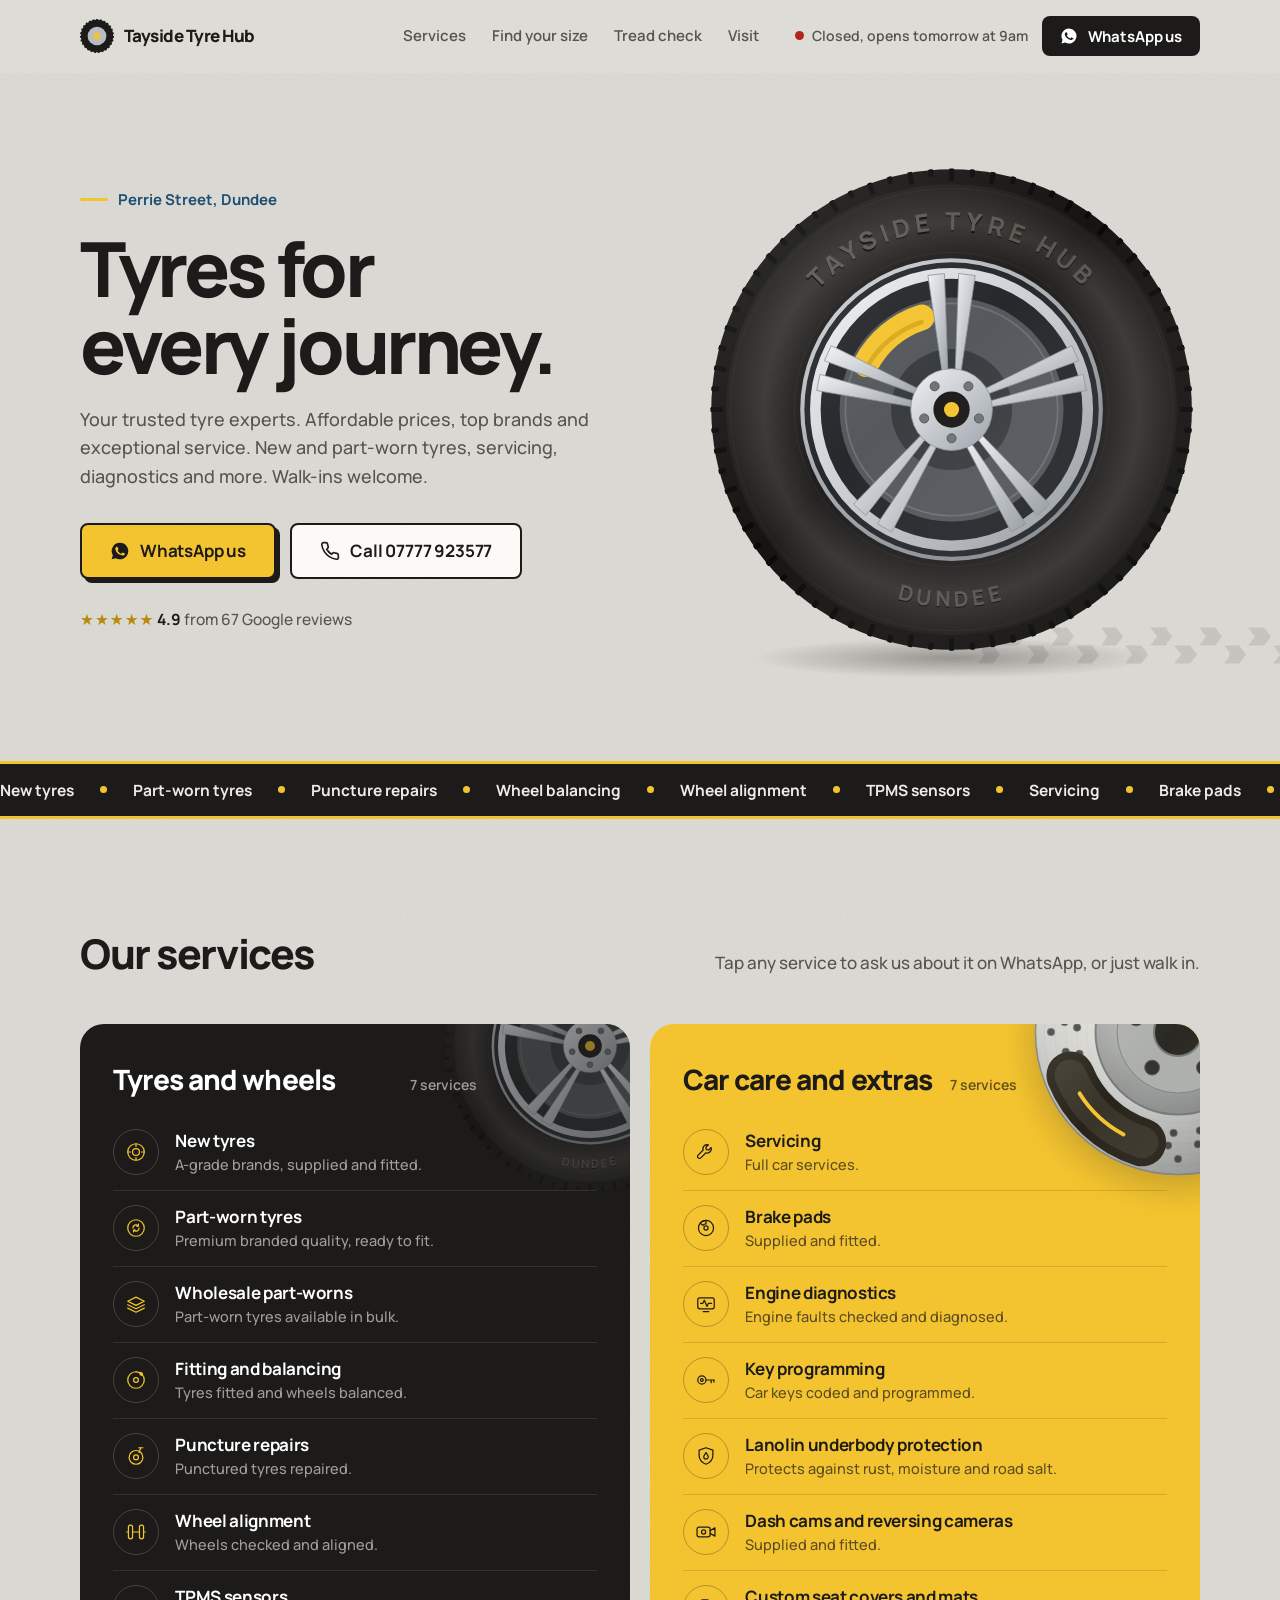
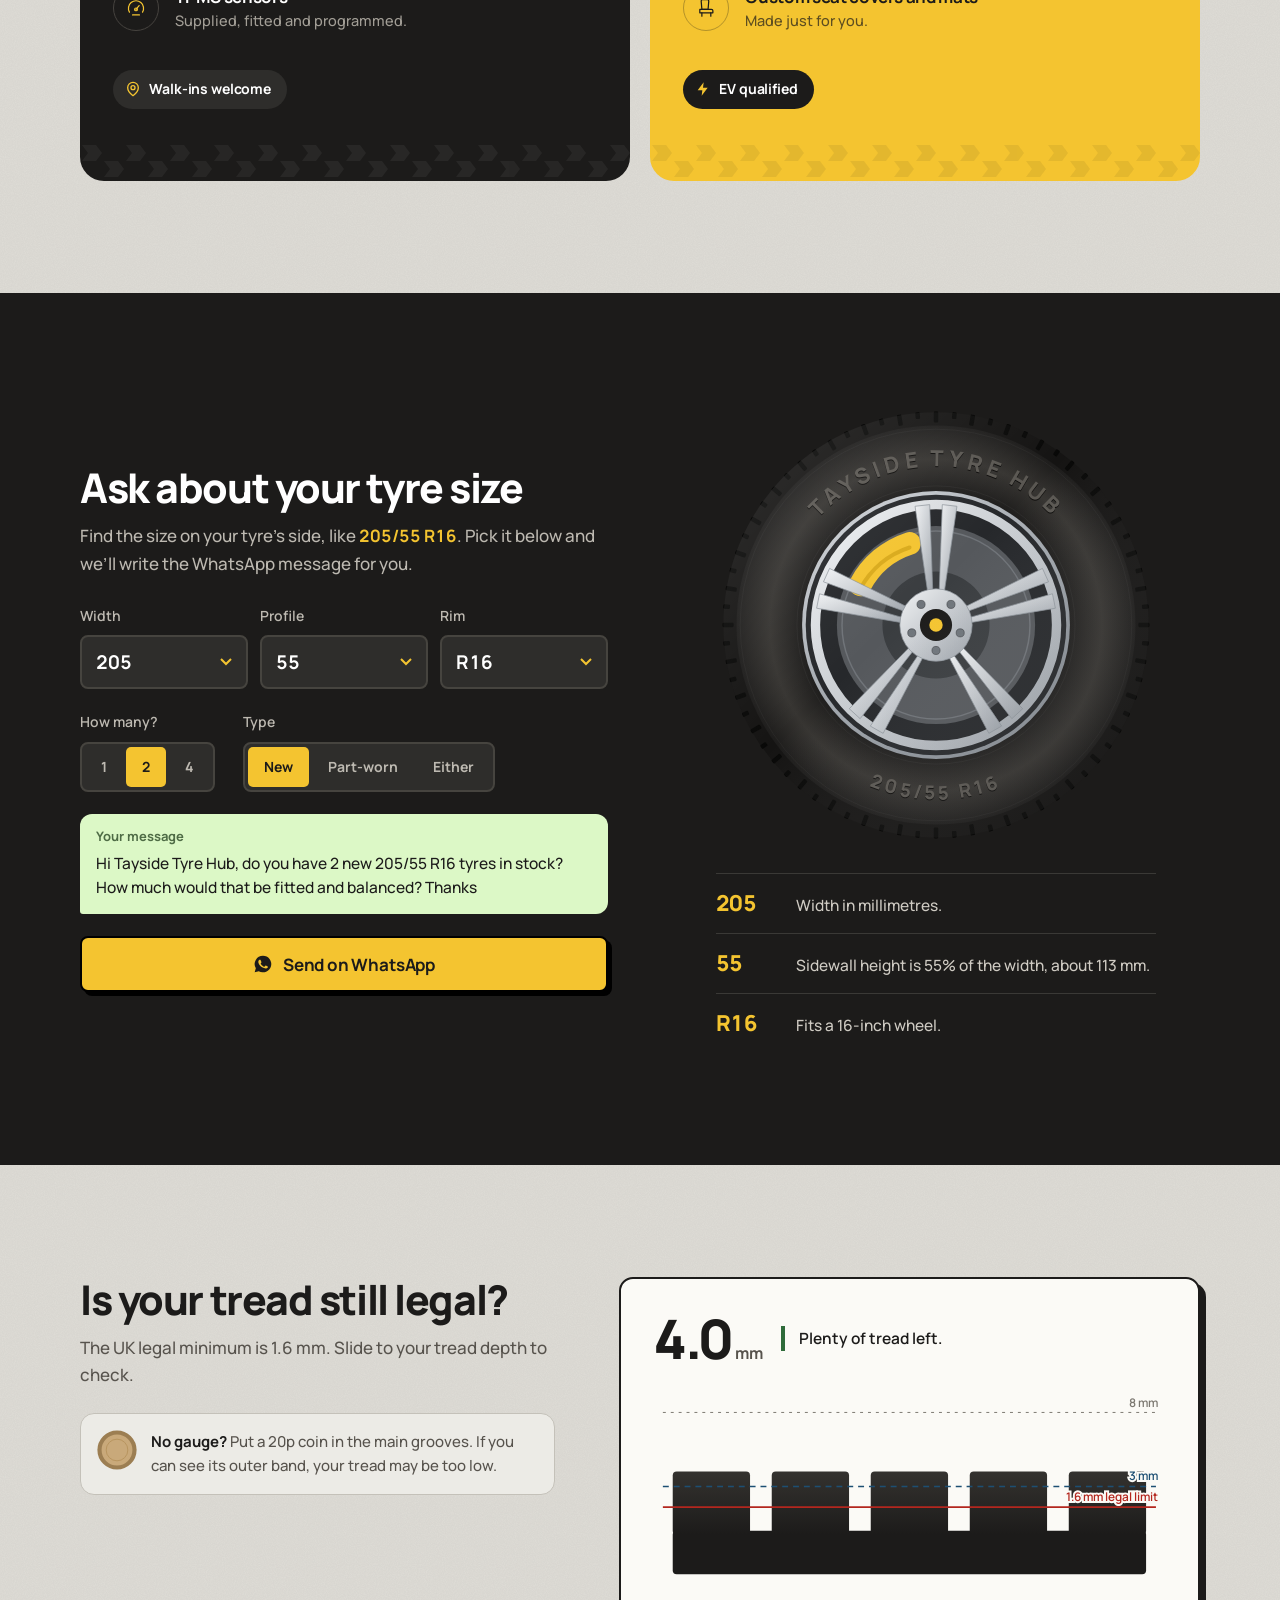
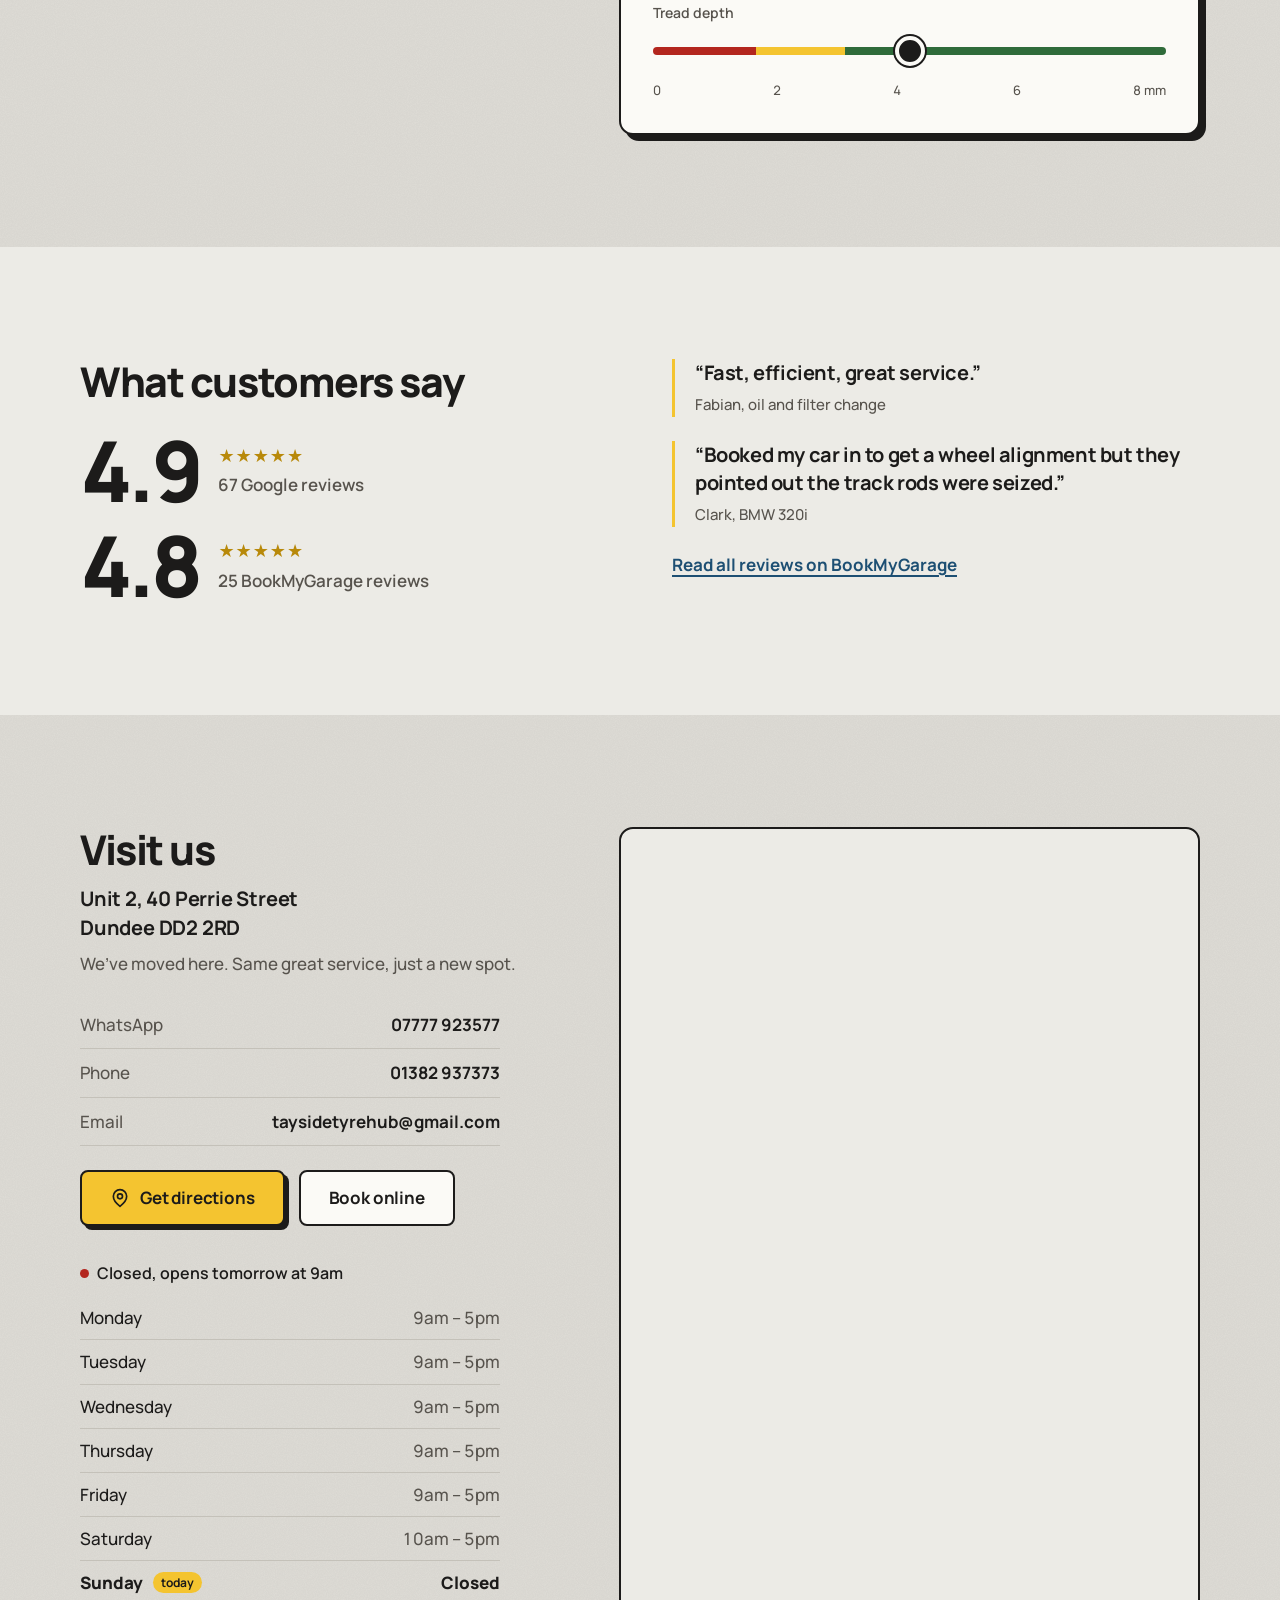
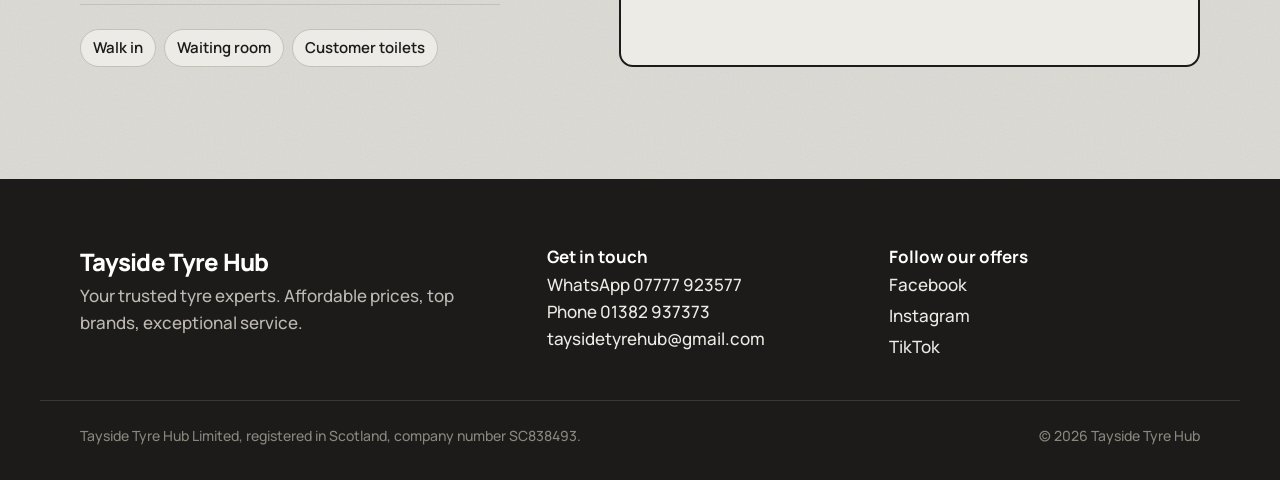
==== commit efd15476: "Remove prices, add researched services and redesign services section - Remove all prices and the off" ====
--- a/index.html
+++ b/index.html
@@ -4,7 +4,7 @@
   <meta charset="utf-8">
   <meta name="viewport" content="width=device-width, initial-scale=1, viewport-fit=cover">
   <title>Tayside Tyre Hub | Tyres, wheel alignment and servicing in Dundee</title>
-  <meta name="description" content="Your trusted tyre experts in Dundee. New and part-worn tyres, wheel alignment from £80, TPMS sensors £75 and servicing from £100. Unit 2, 40 Perrie Street, Dundee DD2 2RD. WhatsApp 07777 923577.">
+  <meta name="description" content="Your trusted tyre experts in Dundee. New and part-worn tyres, wheel alignment, TPMS sensors, servicing, brake pads, key programming and engine diagnostics. Unit 2, 40 Perrie Street, Dundee DD2 2RD. WhatsApp 07777 923577.">
   <meta name="theme-color" content="#DEDCD6">
   <meta property="og:title" content="Tayside Tyre Hub, Dundee">
   <meta property="og:description" content="Tyres for every journey. Walk in or WhatsApp us on 07777 923577.">
@@ -13,13 +13,14 @@
   <link rel="preconnect" href="https://fonts.googleapis.com">
   <link rel="preconnect" href="https://fonts.gstatic.com" crossorigin>
   <link href="https://fonts.googleapis.com/css2?family=Manrope:wght@400;500;600;700;800&display=swap" rel="stylesheet">
-  <link rel="stylesheet" href="css/styles.css">
+  <link rel="stylesheet" href="css/styles.css?v=7">
   <script type="application/ld+json">
   {
     "@context": "https://schema.org",
     "@type": "TireShop",
     "name": "Tayside Tyre Hub",
-    "telephone": "+447777923577",
+    "telephone": "+441382937373",
+    "email": "taysidetyrehub@gmail.com",
     "address": {
       "@type": "PostalAddress",
       "streetAddress": "Unit 2, 40 Perrie Street",
@@ -60,7 +61,6 @@
         <span class="brand-name">Tayside Tyre Hub</span>
       </a>
       <nav class="nav" aria-label="Main">
-        <a href="#offers">Offers</a>
         <a href="#services">Services</a>
         <a href="#finder">Find your size</a>
         <a href="#tread">Tread check</a>
@@ -82,7 +82,7 @@
         <div class="hero-copy">
           <p class="hero-place">Perrie Street, Dundee</p>
           <h1 id="hero-title" class="display">Tyres for every journey.</h1>
-          <p class="lede">Your trusted tyre experts. Affordable prices, top brands and exceptional service. <span class="nowrap">Tyres from £30 each,</span> including fitting and balancing.</p>
+          <p class="lede">Your trusted tyre experts. Affordable prices, top brands and exceptional service. New and part-worn tyres, servicing, diagnostics and more. Walk-ins welcome.</p>
           <div class="hero-ctas">
             <a class="btn btn-primary btn-lg" href="https://wa.me/447777923577" target="_blank" rel="noopener">
               <svg aria-hidden="true"><use href="#i-wa"/></svg>WhatsApp us
@@ -109,89 +109,114 @@
     <!-- TICKER -->
     <div class="ticker" aria-label="What we do">
       <div class="ticker-track">
-        <span>New tyres</span><span>Part-worn tyres</span><span>Puncture repairs</span><span>Wheel balancing</span><span>Wheel alignment</span><span>TPMS sensors</span><span>Brake pads</span><span>Servicing</span><span>Underbody protection</span><span>Dash cams</span><span>Wholesale part-worns</span>
-        <span aria-hidden="true">New tyres</span><span aria-hidden="true">Part-worn tyres</span><span aria-hidden="true">Puncture repairs</span><span aria-hidden="true">Wheel balancing</span><span aria-hidden="true">Wheel alignment</span><span aria-hidden="true">TPMS sensors</span><span aria-hidden="true">Brake pads</span><span aria-hidden="true">Servicing</span><span aria-hidden="true">Underbody protection</span><span aria-hidden="true">Dash cams</span><span aria-hidden="true">Wholesale part-worns</span>
+        <span>New tyres</span><span>Part-worn tyres</span><span>Puncture repairs</span><span>Wheel balancing</span><span>Wheel alignment</span><span>TPMS sensors</span><span>Servicing</span><span>Brake pads</span><span>Engine diagnostics</span><span>Key programming</span><span>Underbody protection</span><span>Dash cams</span>
+        <span aria-hidden="true">New tyres</span><span aria-hidden="true">Part-worn tyres</span><span aria-hidden="true">Puncture repairs</span><span aria-hidden="true">Wheel balancing</span><span aria-hidden="true">Wheel alignment</span><span aria-hidden="true">TPMS sensors</span><span aria-hidden="true">Servicing</span><span aria-hidden="true">Brake pads</span><span aria-hidden="true">Engine diagnostics</span><span aria-hidden="true">Key programming</span><span aria-hidden="true">Underbody protection</span><span aria-hidden="true">Dash cams</span>
       </div>
     </div>
-
-    <!-- OFFERS -->
-    <section class="section offers" id="offers" aria-labelledby="offers-title">
-      <div class="wrap">
-        <div class="section-head">
-          <h2 id="offers-title" class="display-2">Recent offers</h2>
-          <p>Our deals change weekly. Message us to check what’s on and whether your size is in stock.</p>
-        </div>
-
-        <ul class="tickets">
-          <li class="ticket">
-            <span class="ticket-hole" aria-hidden="true"></span>
-            <p class="ticket-what">Tyres</p>
-            <p class="price"><span class="price-from">from</span> £30 <span class="price-unit">each</span>
-              <svg class="chalk" viewBox="0 0 200 90" aria-hidden="true"><path d="M18 52C14 24 70 8 118 10c44 2 72 18 70 38-2 24-52 36-98 34C46 80 12 70 16 46c2-12 18-24 40-30"/></svg>
-            </p>
-            <p class="ticket-small">Including fitting and balancing.</p>
-          </li>
-          <li class="ticket">
-            <span class="ticket-hole" aria-hidden="true"></span>
-            <p class="ticket-what">Part-worn, 17″ to 19″</p>
-            <p class="price">£35 <span class="price-unit">each</span>
-              <svg class="chalk" viewBox="0 0 200 90" aria-hidden="true"><path d="M20 50C16 26 66 10 112 10c46 0 76 16 74 38-2 22-50 34-96 32C44 78 14 68 18 46c2-12 20-24 42-30"/></svg>
-            </p>
-            <p class="ticket-small">When you buy a set of 4.</p>
-          </li>
-          <li class="ticket">
-            <span class="ticket-hole" aria-hidden="true"></span>
-            <p class="ticket-what">Taxi special, 215/55 R17 new</p>
-            <p class="price">£40 <span class="price-unit">each</span>
-              <svg class="chalk" viewBox="0 0 200 90" aria-hidden="true"><path d="M16 48C14 24 68 8 116 10c44 2 74 20 70 40-4 22-54 32-98 30C42 78 12 66 18 44c4-12 20-22 44-28"/></svg>
-            </p>
-            <p class="ticket-small">When you buy a set of 4.</p>
-          </li>
-          <li class="ticket">
-            <span class="ticket-hole" aria-hidden="true"></span>
-            <p class="ticket-what">Full car service</p>
-            <p class="price"><span class="price-from">from</span> £100
-              <svg class="chalk" viewBox="0 0 200 90" aria-hidden="true"><path d="M20 52C16 26 68 8 116 10c46 2 72 18 70 40-2 22-52 34-98 32C44 80 12 68 18 46c2-12 20-24 42-30"/></svg>
-            </p>
-            <p class="ticket-small">Fast turnaround, quality work.</p>
-          </li>
-        </ul>
-      </div>
-    </section>
 
     <!-- SERVICES -->
     <section class="section services" id="services" aria-labelledby="services-title">
       <div class="wrap">
-        <div class="section-head">
+        <div class="svc-head">
           <h2 id="services-title" class="display-2">Our services</h2>
-          <p>We tell you about any price changes before we carry out the work.</p>
-        </div>
-
-        <div class="board">
-          <div class="board-col">
-            <h3 class="board-title">Tyres</h3>
-            <ul class="board-list">
-              <li><div><strong>New tyres</strong><span>A-grade brands, supplied and fitted. We won’t be beaten on price.</span></div><em>Price by size</em></li>
-              <li><div><strong>Part-worn tyres</strong><span>Top-quality part-worns at unbeatable prices.</span></div><em>Price by size</em></li>
-              <li><div><strong>Puncture repairs</strong></div><em>Ask us</em></li>
-              <li><div><strong>Wheel balancing</strong></div><em>Ask us</em></li>
-              <li><div><strong>TPMS sensors</strong><span>Supplied, fitted and programmed for any make and model.</span></div><em>£75</em></li>
-              <li><div><strong>Wholesale part-worn tyres</strong><span>Premium branded quality.</span></div><em>Ask us</em></li>
+          <p>Tap any service to ask us about it on WhatsApp, or just walk in.</p>
+        </div>
+
+        <div class="svc-panels">
+          <article class="svc-panel svc-panel--dark" aria-labelledby="svc-tyres">
+            <div class="svc-art" aria-hidden="true">
+              <div class="tyre" data-tyre="deco" data-w="225" data-p="45" data-r="18" data-top="TAYSIDE TYRE HUB" data-bottom="DUNDEE"></div>
+            </div>
+            <header class="svc-panel-head">
+              <h3 id="svc-tyres">Tyres and wheels</h3>
+              <p>7 services</p>
+            </header>
+            <ul class="svc-list">
+              <li><a class="svc-row" data-ask="new tyres" href="https://wa.me/447777923577" target="_blank" rel="noopener">
+                <span class="svc-ico"><svg viewBox="0 0 32 32" aria-hidden="true"><circle cx="16" cy="16" r="12"/><circle cx="16" cy="16" r="5"/><path d="M16 4v4M16 24v4M4 16h4M24 16h4"/></svg></span>
+                <span class="svc-txt"><strong>New tyres</strong><span>A-grade brands, supplied and fitted.</span></span>
+                <span class="svc-go" aria-hidden="true"><svg><use href="#i-wa"/></svg></span>
+              </a></li>
+              <li><a class="svc-row" data-ask="part-worn tyres" href="https://wa.me/447777923577" target="_blank" rel="noopener">
+                <span class="svc-ico"><svg viewBox="0 0 32 32" aria-hidden="true"><circle cx="16" cy="16" r="12"/><path d="M11.5 16a4.5 4.5 0 0 1 7.6-3.3M20.5 16a4.5 4.5 0 0 1-7.6 3.3"/><path d="M19.5 10.5v2.6h-2.6M12.5 21.5v-2.6h2.6"/></svg></span>
+                <span class="svc-txt"><strong>Part-worn tyres</strong><span>Premium branded quality, ready to fit.</span></span>
+                <span class="svc-go" aria-hidden="true"><svg><use href="#i-wa"/></svg></span>
+              </a></li>
+              <li><a class="svc-row" data-ask="wholesale part-worn tyres" href="https://wa.me/447777923577" target="_blank" rel="noopener">
+                <span class="svc-ico"><svg viewBox="0 0 32 32" aria-hidden="true"><path d="M4 12l12-6 12 6-12 6z"/><path d="M4 17l12 6 12-6M4 22l12 6 12-6"/></svg></span>
+                <span class="svc-txt"><strong>Wholesale part-worns</strong><span>Part-worn tyres available in bulk.</span></span>
+                <span class="svc-go" aria-hidden="true"><svg><use href="#i-wa"/></svg></span>
+              </a></li>
+              <li><a class="svc-row" data-ask="tyre fitting and balancing" href="https://wa.me/447777923577" target="_blank" rel="noopener">
+                <span class="svc-ico"><svg viewBox="0 0 32 32" aria-hidden="true"><circle cx="16" cy="16" r="12"/><circle cx="16" cy="16" r="3.5"/><path d="M16 4a12 12 0 0 1 8.5 3.5"/><rect x="21.5" y="5.5" width="4" height="3" rx="1" transform="rotate(45 23.5 7)"/></svg></span>
+                <span class="svc-txt"><strong>Fitting and balancing</strong><span>Tyres fitted and wheels balanced.</span></span>
+                <span class="svc-go" aria-hidden="true"><svg><use href="#i-wa"/></svg></span>
+              </a></li>
+              <li><a class="svc-row" data-ask="a puncture repair" href="https://wa.me/447777923577" target="_blank" rel="noopener">
+                <span class="svc-ico"><svg viewBox="0 0 32 32" aria-hidden="true"><circle cx="16" cy="18" r="10"/><circle cx="16" cy="18" r="3.5"/><path d="M23 4l-2.5 7M20 4h6"/></svg></span>
+                <span class="svc-txt"><strong>Puncture repairs</strong><span>Punctured tyres repaired.</span></span>
+                <span class="svc-go" aria-hidden="true"><svg><use href="#i-wa"/></svg></span>
+              </a></li>
+              <li><a class="svc-row" data-ask="wheel alignment" href="https://wa.me/447777923577" target="_blank" rel="noopener">
+                <span class="svc-ico"><svg viewBox="0 0 32 32" aria-hidden="true"><rect x="5" y="6" width="6" height="20" rx="3"/><rect x="21" y="6" width="6" height="20" rx="3"/><path d="M11 16h10M2.5 16h1M28.5 16h1"/></svg></span>
+                <span class="svc-txt"><strong>Wheel alignment</strong><span>Wheels checked and aligned.</span></span>
+                <span class="svc-go" aria-hidden="true"><svg><use href="#i-wa"/></svg></span>
+              </a></li>
+              <li><a class="svc-row" data-ask="TPMS sensors" href="https://wa.me/447777923577" target="_blank" rel="noopener">
+                <span class="svc-ico"><svg viewBox="0 0 32 32" aria-hidden="true"><path d="M6.5 22a11 11 0 1 1 19 0"/><path d="M16 18l4.5-5.5"/><circle cx="16" cy="18" r="2"/><path d="M11 26h10"/></svg></span>
+                <span class="svc-txt"><strong>TPMS sensors</strong><span>Supplied, fitted and programmed.</span></span>
+                <span class="svc-go" aria-hidden="true"><svg><use href="#i-wa"/></svg></span>
+              </a></li>
             </ul>
-          </div>
-          <div class="board-col">
-            <h3 class="board-title">Car care</h3>
-            <ul class="board-list">
-              <li><div><strong>Wheel alignment</strong></div><em>from £80</em></li>
-              <li><div><strong>Full car service</strong></div><em>from £100</em></li>
-              <li><div><strong>Brake pads</strong></div><em>Ask us</em></li>
-              <li><div><strong>Lanolin underbody protection</strong><span>Treatment designed to protect your vehicle’s underbody.</span></div><em>Ask us</em></li>
-              <li><div><strong>Dash cam and reversing camera</strong></div><em>£250</em></li>
-              <li><div><strong>Custom seat covers and mats</strong></div><em>Ask us</em></li>
+            <p class="svc-foot"><svg aria-hidden="true"><use href="#i-pin"/></svg>Walk-ins welcome</p>
+          </article>
+
+          <article class="svc-panel svc-panel--chalk" aria-labelledby="svc-care">
+            <div class="svc-art" aria-hidden="true"><div class="disc" data-disc></div></div>
+            <header class="svc-panel-head">
+              <h3 id="svc-care">Car care and extras</h3>
+              <p>7 services</p>
+            </header>
+            <ul class="svc-list">
+              <li><a class="svc-row" data-ask="a car service" href="https://wa.me/447777923577" target="_blank" rel="noopener">
+                <span class="svc-ico"><svg viewBox="0 0 32 32" aria-hidden="true"><path d="M19.5 5.5a6 6 0 0 0-7.6 7.6L4.5 20.5a2.8 2.8 0 0 0 4 4l7.4-7.4a6 6 0 0 0 7.6-7.6l-3.6 3.6-3.4-.6-.6-3.4z"/></svg></span>
+                <span class="svc-txt"><strong>Servicing</strong><span>Full car services.</span></span>
+                <span class="svc-go" aria-hidden="true"><svg><use href="#i-wa"/></svg></span>
+              </a></li>
+              <li><a class="svc-row" data-ask="brake pads" href="https://wa.me/447777923577" target="_blank" rel="noopener">
+                <span class="svc-ico"><svg viewBox="0 0 32 32" aria-hidden="true"><circle cx="16" cy="16" r="11"/><circle cx="16" cy="16" r="3"/><path d="M7.5 9A11 11 0 0 1 16 5v5a6 6 0 0 0-4.5 2z"/></svg></span>
+                <span class="svc-txt"><strong>Brake pads</strong><span>Supplied and fitted.</span></span>
+                <span class="svc-go" aria-hidden="true"><svg><use href="#i-wa"/></svg></span>
+              </a></li>
+              <li><a class="svc-row" data-ask="engine diagnostics" href="https://wa.me/447777923577" target="_blank" rel="noopener">
+                <span class="svc-ico"><svg viewBox="0 0 32 32" aria-hidden="true"><rect x="4" y="7" width="24" height="16" rx="3"/><path d="M8 15h3.5l2-4.5 4 9 2-4.5H24M12 27h8"/></svg></span>
+                <span class="svc-txt"><strong>Engine diagnostics</strong><span>Engine faults checked and diagnosed.</span></span>
+                <span class="svc-go" aria-hidden="true"><svg><use href="#i-wa"/></svg></span>
+              </a></li>
+              <li><a class="svc-row" data-ask="key programming" href="https://wa.me/447777923577" target="_blank" rel="noopener">
+                <span class="svc-ico"><svg viewBox="0 0 32 32" aria-hidden="true"><circle cx="10" cy="16" r="6"/><circle cx="10" cy="16" r="2"/><path d="M16 16h12M23.5 16v4M27.5 16v3"/></svg></span>
+                <span class="svc-txt"><strong>Key programming</strong><span>Car keys coded and programmed.</span></span>
+                <span class="svc-go" aria-hidden="true"><svg><use href="#i-wa"/></svg></span>
+              </a></li>
+              <li><a class="svc-row" data-ask="lanolin underbody protection" href="https://wa.me/447777923577" target="_blank" rel="noopener">
+                <span class="svc-ico"><svg viewBox="0 0 32 32" aria-hidden="true"><path d="M16 4l10 3.5v7.5c0 6.5-4.5 11-10 13-5.5-2-10-6.5-10-13V7.5z"/><path d="M16 11c2 2.8 3.3 4.3 3.3 6.2a3.3 3.3 0 0 1-6.6 0c0-1.9 1.3-3.4 3.3-6.2z"/></svg></span>
+                <span class="svc-txt"><strong>Lanolin underbody protection</strong><span>Protects against rust, moisture and road salt.</span></span>
+                <span class="svc-go" aria-hidden="true"><svg><use href="#i-wa"/></svg></span>
+              </a></li>
+              <li><a class="svc-row" data-ask="a dash cam or reversing camera" href="https://wa.me/447777923577" target="_blank" rel="noopener">
+                <span class="svc-ico"><svg viewBox="0 0 32 32" aria-hidden="true"><rect x="3" y="9" width="19" height="14" rx="3"/><path d="M22 14l7-4v12l-7-4"/><circle cx="12.5" cy="16" r="3"/></svg></span>
+                <span class="svc-txt"><strong>Dash cams and reversing cameras</strong><span>Supplied and fitted.</span></span>
+                <span class="svc-go" aria-hidden="true"><svg><use href="#i-wa"/></svg></span>
+              </a></li>
+              <li><a class="svc-row" data-ask="custom seat covers and mats" href="https://wa.me/447777923577" target="_blank" rel="noopener">
+                <span class="svc-ico"><svg viewBox="0 0 32 32" aria-hidden="true"><path d="M11 4h7a2 2 0 0 1 2 2.2L19 18h-9L9 6.2A2 2 0 0 1 11 4z"/><path d="M7 18h17a2 2 0 0 1 2 2v3H7z"/><path d="M10 23v5M23 23v5"/></svg></span>
+                <span class="svc-txt"><strong>Custom seat covers and mats</strong><span>Made just for you.</span></span>
+                <span class="svc-go" aria-hidden="true"><svg><use href="#i-wa"/></svg></span>
+              </a></li>
             </ul>
-          </div>
-        </div>
-        <p class="board-note">We’re EV qualified.</p>
+            <p class="svc-foot"><svg viewBox="0 0 24 24" aria-hidden="true"><path d="M13 2L4 14h7l-1 8 9-12h-7z"/></svg>EV qualified</p>
+          </article>
+        </div>
       </div>
     </section>
 
@@ -345,6 +370,12 @@
           </address>
           <p class="moved">We’ve moved here. Same great service, just a new spot.</p>
 
+          <ul class="contact-list">
+            <li><span>WhatsApp</span><a href="https://wa.me/447777923577" target="_blank" rel="noopener">07777 923577</a></li>
+            <li><span>Phone</span><a href="tel:+441382937373">01382 937373</a></li>
+            <li><span>Email</span><a href="mailto:taysidetyrehub@gmail.com">taysidetyrehub@gmail.com</a></li>
+          </ul>
+
           <div class="visit-ctas">
             <a class="btn btn-primary btn-lg" href="https://www.google.com/maps/dir/?api=1&amp;destination=Tayside+Tyre+Hub,+40+Perrie+Street,+Dundee+DD2+2RD" target="_blank" rel="noopener">
               <svg aria-hidden="true"><use href="#i-pin"/></svg>Get directions
@@ -389,7 +420,7 @@
       </div>
       <div>
         <p class="footer-h">Get in touch</p>
-        <p><a href="https://wa.me/447777923577" target="_blank" rel="noopener">WhatsApp 07777 923577</a><br><a href="tel:+447777923577">Call 07777 923577</a></p>
+        <p><a href="https://wa.me/447777923577" target="_blank" rel="noopener">WhatsApp 07777 923577</a><br><a href="tel:+441382937373">Phone 01382 937373</a><br><a href="mailto:taysidetyrehub@gmail.com">taysidetyrehub@gmail.com</a></p>
       </div>
       <div>
         <p class="footer-h">Follow our offers</p>
@@ -412,6 +443,6 @@
     <a href="https://www.google.com/maps/dir/?api=1&amp;destination=Tayside+Tyre+Hub,+40+Perrie+Street,+Dundee+DD2+2RD" target="_blank" rel="noopener"><svg aria-hidden="true"><use href="#i-pin"/></svg>Directions</a>
   </nav>
 
-  <script src="js/main.js"></script>
+  <script src="js/main.js?v=5"></script>
 </body>
 </html>
--- a/css/styles.css
+++ b/css/styles.css
@@ -220,56 +220,131 @@
 .section-head { max-width: 600px; margin-bottom: clamp(28px, 4vw, 48px); }
 .section-head p { color: var(--ink-2); margin: 0; }
 
-/* ---------- Offers: price tickets ---------- */
-.offers { background: var(--kerb); }
-.tickets { list-style: none; margin: 0; padding: 0; display: grid; grid-template-columns: repeat(4, minmax(0, 1fr)); gap: 20px; }
-.ticket {
-  position: relative; isolation: isolate;
-  background: var(--paper);
-  border: 2px solid var(--rubber);
-  border-radius: var(--radius-m);
-  padding: 44px 22px 22px;
+/* ---------- Services: two-panel service menu ---------- */
+.svc-head {
+  display: grid; grid-template-columns: minmax(0, 1fr) minmax(0, 1fr);
+  gap: 16px 48px; align-items: end;
+  margin-bottom: clamp(28px, 4vw, 48px);
+}
+.svc-head .display-2 { margin: 0; }
+.svc-head p { margin: 0; color: var(--ink-2); max-width: 30em; justify-self: end; }
+
+.svc-panels { display: grid; grid-template-columns: repeat(2, minmax(0, 1fr)); gap: 20px; align-items: stretch; }
+
+/* two panels, two materials: tyre rubber and fitter's chalk */
+.svc-panel {
+  --p-bg: var(--rubber); --p-ink: #fff; --p-sub: #A29E96; --p-rule: #33312E;
+  --p-ring: #46433F; --p-hover: #262523; --p-ico: var(--chalk);
+  --p-ico-on: var(--chalk); --p-ico-on-stroke: var(--rubber);
+  --p-tread: #fff; --p-tread-o: .05;
+  --p-foot-bg: #2E2D2B; --p-foot-ink: #fff; --p-foot-ico: var(--chalk);
+  --p-focus: var(--chalk);
+  position: relative; overflow: hidden; isolation: isolate;
   display: flex; flex-direction: column;
-}
-.ticket:nth-child(odd) { transform: rotate(-.6deg); }
-.ticket:nth-child(even) { transform: rotate(.5deg); }
-.ticket-hole {
-  position: absolute; top: 14px; left: 50%; width: 14px; height: 14px; margin-left: -7px;
-  border-radius: 50%; background: var(--kerb); border: 2px solid var(--rubber);
-}
-.ticket-what { font-weight: 700; margin: 0 0 14px; min-height: 2.8em; line-height: 1.4; }
-.price {
-  position: relative; align-self: flex-start;
-  font-size: clamp(2.1rem, 3vw, 2.6rem); font-weight: 800; letter-spacing: -0.04em; line-height: 1;
-  margin: 0 0 18px; padding: 12px 10px;
-}
-.price-from, .price-unit { font-size: .9rem; font-weight: 600; letter-spacing: 0; color: var(--ink-2); }
-.chalk {
-  position: absolute; left: -16px; top: -10px; width: calc(100% + 32px); height: calc(100% + 20px);
-  fill: none; stroke: var(--chalk); stroke-width: 5; stroke-linecap: round; stroke-linejoin: round;
-  pointer-events: none; z-index: -1; overflow: visible;
-  stroke-dasharray: 560; stroke-dashoffset: 560;
-}
-.offers.in-view .chalk { animation: chalk 900ms var(--ease-out) forwards; }
-.offers.in-view .ticket:nth-child(2) .chalk { animation-delay: 140ms; }
-.offers.in-view .ticket:nth-child(3) .chalk { animation-delay: 280ms; }
-.offers.in-view .ticket:nth-child(4) .chalk { animation-delay: 420ms; }
-@keyframes chalk { to { stroke-dashoffset: 0; } }
-.ticket-small { margin: auto 0 0; font-size: .9375rem; color: var(--ink-2); }
-
-/* ---------- Services: workshop price board ---------- */
-.board { display: grid; grid-template-columns: repeat(2, minmax(0, 1fr)); gap: clamp(24px, 4vw, 56px); }
-.board-title { font-size: 1.25rem; font-weight: 800; letter-spacing: -0.02em; margin: 0 0 4px; padding-bottom: 12px; border-bottom: 3px solid var(--rubber); }
-.board-list { list-style: none; margin: 0; padding: 0; }
-.board-list li {
-  display: flex; justify-content: space-between; align-items: baseline; gap: 20px;
-  padding: 16px 0; border-bottom: 1px solid var(--line);
-}
-.board-list strong { display: block; font-size: 1.0625rem; letter-spacing: -0.01em; }
-.board-list span { display: block; color: var(--ink-2); font-size: .9375rem; margin-top: 2px; }
-.board-list em { font-style: normal; font-weight: 800; white-space: nowrap; flex-shrink: 0; font-variant-numeric: tabular-nums; text-align: right; }
-.board-note { margin: 24px 0 0; color: var(--ink-2); display: flex; gap: 10px; align-items: center; font-weight: 600; }
-.board-note::before { content: ""; width: 10px; height: 10px; border-radius: 50%; background: var(--tay); flex-shrink: 0; }
+  background: var(--p-bg); color: var(--p-ink);
+  border-radius: 24px;
+  padding: clamp(24px, 3vw, 40px) clamp(20px, 2.6vw, 36px) clamp(56px, 6vw, 72px);
+}
+.svc-panel--chalk {
+  --p-bg: var(--chalk); --p-ink: var(--rubber); --p-sub: rgba(28, 27, 26, .7); --p-rule: rgba(28, 27, 26, .14);
+  --p-ring: rgba(28, 27, 26, .3); --p-hover: rgba(28, 27, 26, .07); --p-ico: var(--rubber);
+  --p-ico-on: var(--rubber); --p-ico-on-stroke: var(--chalk);
+  --p-tread: var(--rubber); --p-tread-o: .07;
+  --p-foot-bg: var(--rubber); --p-foot-ink: #fff; --p-foot-ico: var(--chalk);
+  --p-focus: var(--rubber);
+}
+
+/* tread print along the bottom edge of each panel */
+.svc-panel::after {
+  content: ""; position: absolute; z-index: -1; left: 0; right: 0; bottom: 0; height: 40px;
+  background: var(--p-tread); opacity: var(--p-tread-o);
+  -webkit-mask: url("data:image/svg+xml,%3Csvg xmlns='http://www.w3.org/2000/svg' width='44' height='40'%3E%3Cpath d='M2 4h14l6 8-6 8H2l6-8zM24 20h14l6 8-6 8H24l6-8z'/%3E%3C/svg%3E") repeat-x left bottom / auto 100%;
+          mask: url("data:image/svg+xml,%3Csvg xmlns='http://www.w3.org/2000/svg' width='44' height='40'%3E%3Cpath d='M2 4h14l6 8-6 8H2l6-8zM24 20h14l6 8-6 8H24l6-8z'/%3E%3C/svg%3E") repeat-x left bottom / auto 100%;
+}
+
+/* corner art: a slice of wheel on the black panel, a drilled brake disc on the yellow one */
+.svc-art {
+  position: absolute; z-index: -1; pointer-events: none;
+  width: 300px; height: 300px; top: -128px; right: -110px;
+}
+.svc-panel--dark .svc-art { opacity: .55; }
+.svc-panel--chalk .svc-art { opacity: .95; top: -142px; right: -128px; filter: drop-shadow(0 10px 18px rgba(28, 27, 26, .25)); }
+.svc-panel--chalk .svc-panel-head { padding-right: 150px; }
+.svc-art .tyre, .svc-art .disc { width: 100%; height: 100%; }
+.svc-art .disc svg { width: 100%; height: 100%; }
+
+.svc-panel-head { display: flex; align-items: baseline; justify-content: space-between; gap: 16px; margin-bottom: 18px; padding-right: 120px; }
+.svc-panel-head h3 { margin: 0; font-size: clamp(1.375rem, 2.2vw, 1.75rem); font-weight: 800; letter-spacing: -0.035em; line-height: 1.15; }
+.svc-panel-head p { margin: 0; font-size: .875rem; font-weight: 600; color: var(--p-sub); white-space: nowrap; }
+
+.svc-list { list-style: none; margin: 0; padding: 0; }
+.svc-list li + li .svc-row::before {
+  content: ""; position: absolute; left: 14px; right: 14px; top: 0; height: 1px; background: var(--p-rule);
+}
+
+.svc-row {
+  position: relative;
+  display: grid; grid-template-columns: 46px minmax(0, 1fr) 38px; align-items: center; gap: 16px;
+  margin: 0 -14px; padding: 15px 14px;
+  border-radius: 14px;
+  text-decoration: none; color: inherit;
+  transition: background-color var(--t-fast) ease;
+}
+.svc-row:hover, .svc-row:focus-visible { background: var(--p-hover); }
+.svc-list li:hover .svc-row::before, .svc-list li:hover + li .svc-row::before { opacity: 0; }
+.svc-row:focus-visible { outline: 3px solid var(--p-focus); outline-offset: -3px; }
+
+.svc-ico {
+  width: 46px; height: 46px; border-radius: 50%;
+  display: grid; place-items: center;
+  border: 1.5px solid var(--p-ring);
+  transition: background-color var(--t-med) var(--ease-out), border-color var(--t-med) var(--ease-out);
+}
+.svc-ico svg {
+  width: 22px; height: 22px;
+  fill: none; stroke: var(--p-ico); stroke-width: 1.8; stroke-linecap: round; stroke-linejoin: round;
+  transition: stroke var(--t-med) var(--ease-out), transform var(--t-med) var(--ease-out);
+}
+.svc-row:hover .svc-ico, .svc-row:focus-visible .svc-ico { background: var(--p-ico-on); border-color: var(--p-ico-on); }
+.svc-row:hover .svc-ico svg, .svc-row:focus-visible .svc-ico svg { stroke: var(--p-ico-on-stroke); transform: rotate(-8deg); }
+
+.svc-txt { display: grid; gap: 2px; min-width: 0; }
+.svc-txt strong { font-size: 1.0625rem; font-weight: 700; letter-spacing: -0.02em; line-height: 1.3; }
+.svc-txt span { font-size: .9063rem; color: var(--p-sub); line-height: 1.45; }
+
+.svc-go {
+  width: 38px; height: 38px; border-radius: 50%;
+  display: grid; place-items: center;
+  color: var(--p-sub);
+  opacity: 0; transform: translateX(-6px);
+  transition: opacity var(--t-med) var(--ease-out), transform var(--t-med) var(--ease-out), background-color var(--t-med) ease, color var(--t-med) ease;
+}
+.svc-go svg { width: 18px; height: 18px; }
+.svc-row:hover .svc-go, .svc-row:focus-visible .svc-go { opacity: 1; transform: none; background: #25D366; color: #fff; }
+
+/* footer badge sits on the same line in both panels */
+.svc-foot {
+  align-self: flex-start; margin: auto 0 0;
+  display: inline-flex; align-items: center; gap: 8px;
+  padding: 8px 16px 8px 12px; border-radius: 999px;
+  background: var(--p-foot-bg); color: var(--p-foot-ink);
+  font-size: .875rem; font-weight: 700; letter-spacing: -0.01em;
+}
+.svc-list + .svc-foot { margin-top: 24px; }
+.svc-foot svg { width: 16px; height: 16px; color: var(--p-foot-ico); fill: var(--p-foot-ico); }
+.svc-foot svg:has(use) { fill: none; }
+
+/* touch screens have no hover: keep the WhatsApp cue visible but quiet */
+@media (hover: none) {
+  .svc-go { opacity: 1; transform: none; border: 1.5px solid var(--p-ring); }
+}
+
+/* contact list in Visit */
+.contact-list { list-style: none; margin: 0 0 24px; padding: 0; max-width: 420px; }
+.contact-list li { display: flex; justify-content: space-between; gap: 16px; padding: 10px 0; border-bottom: 1px solid var(--line); }
+.contact-list span { color: var(--ink-2); }
+.contact-list a { font-weight: 700; text-decoration: none; overflow-wrap: anywhere; text-align: right; }
+.contact-list a:hover { color: var(--tay); text-decoration: underline; }
 
 /* ---------- Finder ---------- */
 .finder { background: var(--rubber); color: var(--kerb); position: relative; overflow: hidden; }
@@ -407,11 +482,13 @@
 @media (max-width: 1080px) {
   .nav { display: none; }
   .header-actions { margin-left: auto; }
-  .tickets { grid-template-columns: repeat(2, minmax(0, 1fr)); }
 }
 
 @media (max-width: 860px) {
-  .hero-grid, .finder-grid, .reviews-grid, .visit-grid, .board { grid-template-columns: 1fr; }
+  .hero-grid, .finder-grid, .reviews-grid, .visit-grid { grid-template-columns: 1fr; }
+  .svc-panels { grid-template-columns: 1fr; }
+  .svc-head { grid-template-columns: 1fr; }
+  .svc-head p { justify-self: start; }
   .tread-grid { grid-template-columns: 1fr; grid-template-areas: "copy" "gauge" "coin"; grid-template-rows: auto; }
   .hero-stage { width: 80%; max-width: 460px; margin: 0 -10% 0 auto; }
   .footer-grid { grid-template-columns: 1fr; }
@@ -441,24 +518,21 @@
   .hero-rating { text-align: center; font-size: .9375rem; }
   .hero-stage { width: 72%; margin: 12px -6% 0 auto; }
 
-  /* offers: swipeable row instead of a tall stack */
-  .tickets {
-    display: flex; gap: 14px;
-    overflow-x: auto; scroll-snap-type: x mandatory; scroll-padding-inline: var(--gutter); -webkit-overflow-scrolling: touch;
-    margin: 0 calc(var(--gutter) * -1); padding: 6px var(--gutter) 18px;
-    scrollbar-width: none;
-  }
-  .tickets::-webkit-scrollbar { display: none; }
-  .ticket { flex: 0 0 72%; scroll-snap-align: start; padding: 40px 18px 18px; }
-  .ticket:nth-child(n) { transform: none; }
-  .ticket-what { min-height: 2.8em; font-size: .9375rem; }
-  .price { font-size: 2.1rem; }
-
-  /* services: name left, price right, short lines */
-  .board-list li { padding: 13px 0; gap: 14px; }
-  .board-list strong { font-size: 1rem; }
-  .board-list span { display: none; }
-  .board-list em { font-size: .9375rem; color: var(--tay); }
+  /* services: tighter panels and rows */
+  .svc-panel { border-radius: 20px; padding: 22px 16px 52px; }
+  .svc-panel-head { padding-right: 84px; margin-bottom: 8px; }
+  .svc-panel--chalk .svc-panel-head { padding-right: 96px; }
+  .svc-panel--chalk .svc-art { width: 190px; height: 190px; top: -112px; right: -100px; }
+  .svc-panel-head p { display: none; }
+  .svc-art { width: 210px; height: 210px; top: -96px; right: -86px; }
+  .svc-row { grid-template-columns: 40px minmax(0, 1fr) 34px; gap: 12px; margin: 0 -8px; padding: 13px 8px; }
+  .svc-list li + li .svc-row::before { left: 8px; right: 8px; }
+  .svc-ico { width: 40px; height: 40px; }
+  .svc-ico svg { width: 20px; height: 20px; }
+  .svc-txt strong { font-size: 1rem; }
+  .svc-txt span { font-size: .8438rem; }
+  .svc-go { width: 34px; height: 34px; }
+  .svc-go svg { width: 16px; height: 16px; }
 
   /* finder */
   .finder-intro { margin-bottom: 20px; font-size: .9688rem; }
@@ -522,5 +596,4 @@
   *, *::before, *::after { animation-duration: 1ms !important; animation-delay: 0ms !important; animation-iteration-count: 1 !important; transition-duration: 1ms !important; }
   .ticker-track { animation: none; flex-wrap: wrap; width: auto; }
   .ticker span[aria-hidden="true"] { display: none; }
-  .chalk { stroke-dashoffset: 0; }
-}
+}
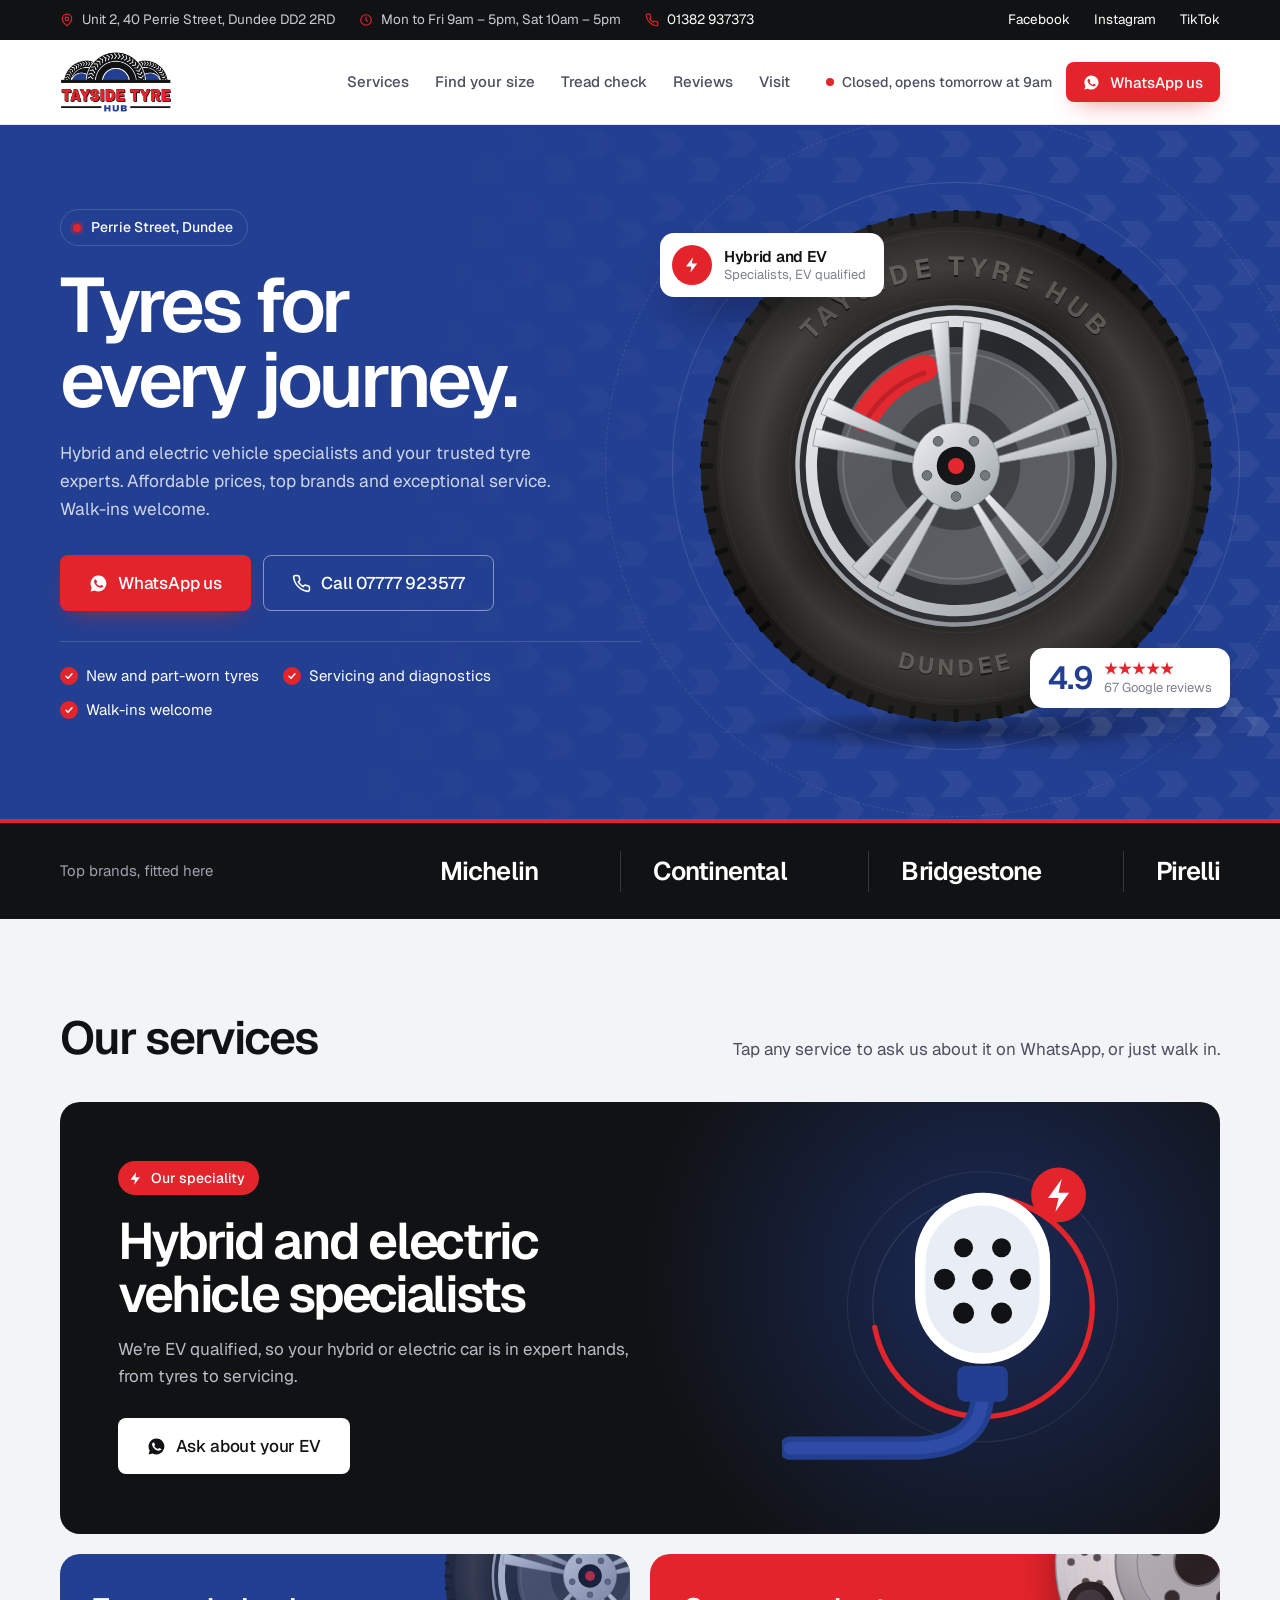
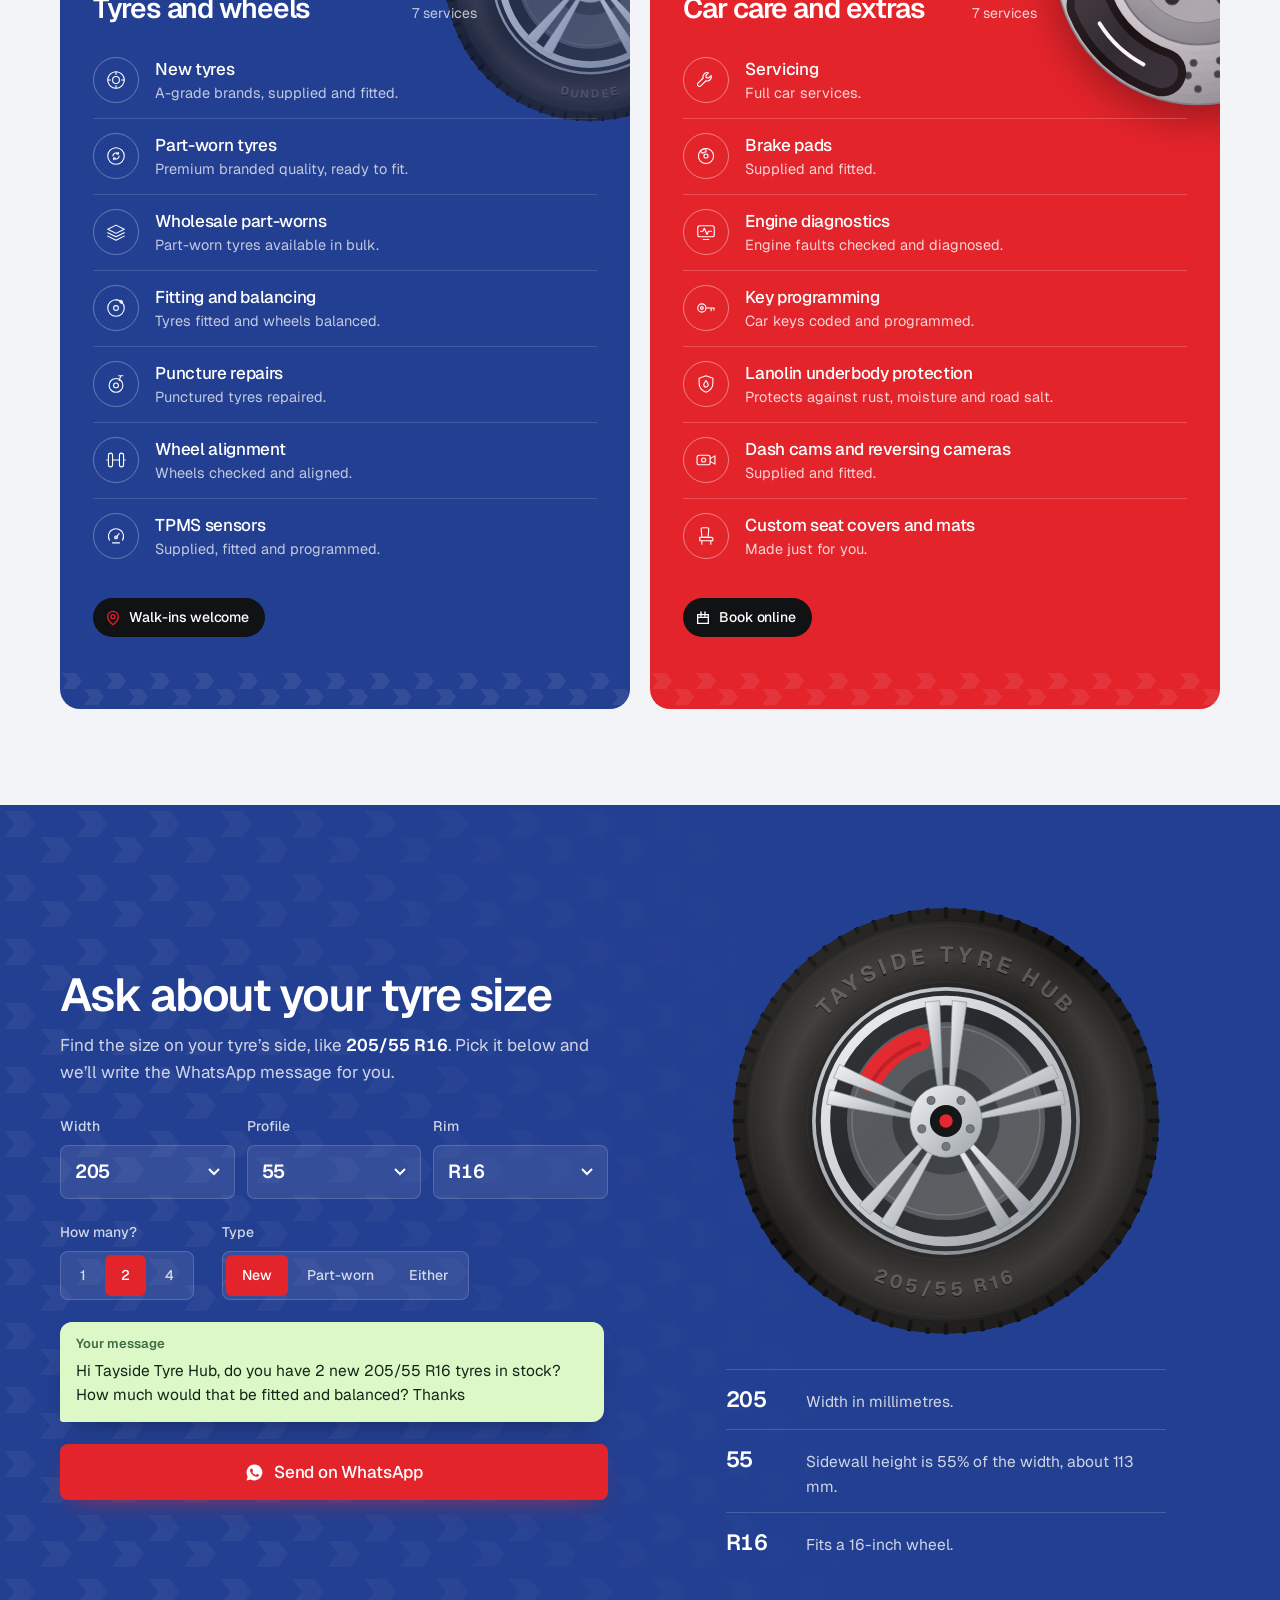
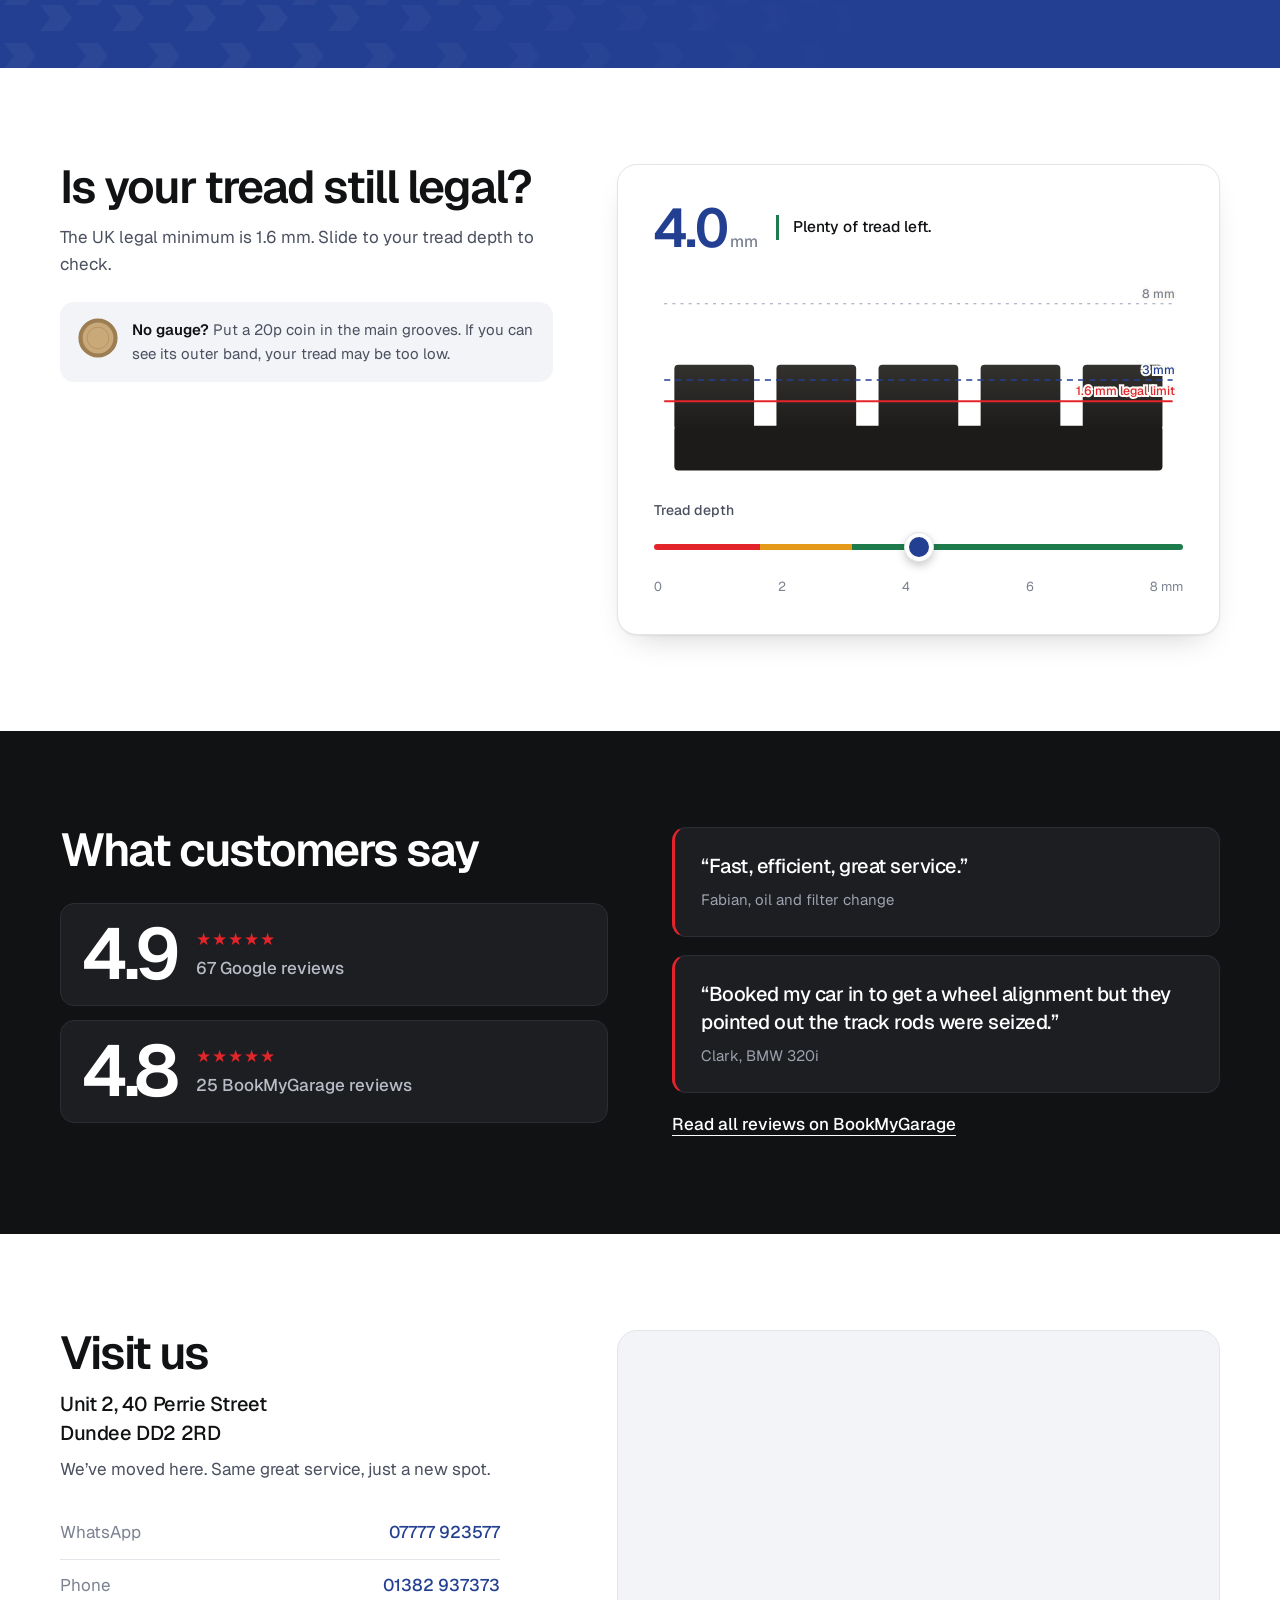
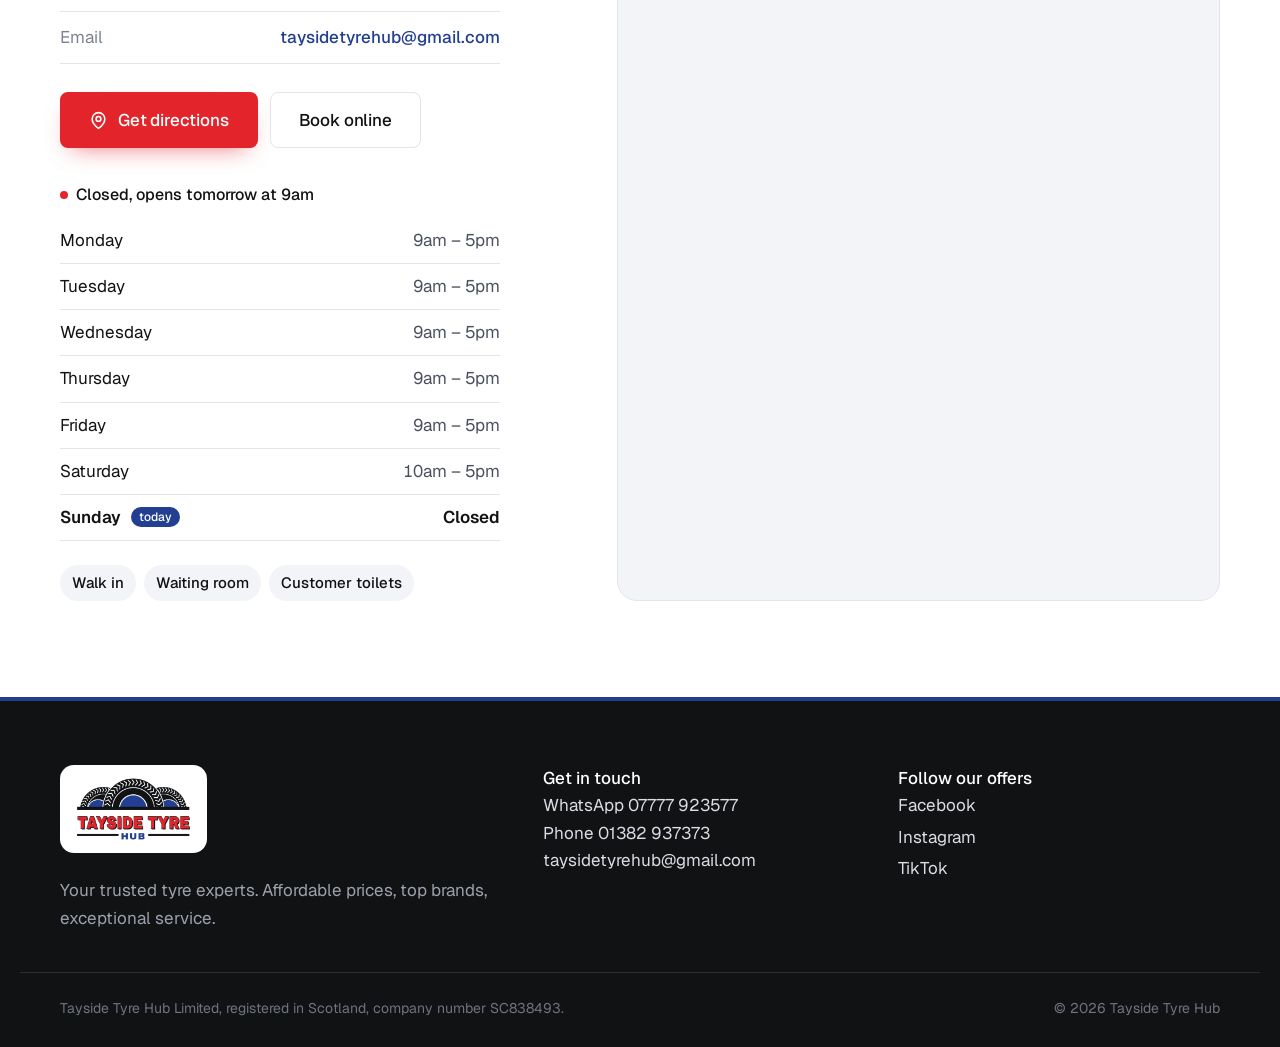
==== commit b20ddac1: "Rebrand to logo colours, add crisp logo and premium redesign - Redrawn logo as a crisp transparent P" ====
--- a/index.html
+++ b/index.html
@@ -4,21 +4,23 @@
   <meta charset="utf-8">
   <meta name="viewport" content="width=device-width, initial-scale=1, viewport-fit=cover">
   <title>Tayside Tyre Hub | Tyres, wheel alignment and servicing in Dundee</title>
-  <meta name="description" content="Your trusted tyre experts in Dundee. New and part-worn tyres, wheel alignment, TPMS sensors, servicing, brake pads, key programming and engine diagnostics. Unit 2, 40 Perrie Street, Dundee DD2 2RD. WhatsApp 07777 923577.">
-  <meta name="theme-color" content="#DEDCD6">
+  <meta name="description" content="Hybrid and electric vehicle specialists and trusted tyre experts in Dundee. New and part-worn tyres, wheel alignment, TPMS sensors, servicing, brake pads, key programming and engine diagnostics. Unit 2, 40 Perrie Street, Dundee DD2 2RD. WhatsApp 07777 923577.">
+  <meta name="theme-color" content="#233F91">
+  <meta property="og:image" content="assets/logo.png">
   <meta property="og:title" content="Tayside Tyre Hub, Dundee">
   <meta property="og:description" content="Tyres for every journey. Walk in or WhatsApp us on 07777 923577.">
   <meta property="og:type" content="website">
   <link rel="icon" href="assets/favicon.svg" type="image/svg+xml">
   <link rel="preconnect" href="https://fonts.googleapis.com">
   <link rel="preconnect" href="https://fonts.gstatic.com" crossorigin>
-  <link href="https://fonts.googleapis.com/css2?family=Manrope:wght@400;500;600;700;800&display=swap" rel="stylesheet">
-  <link rel="stylesheet" href="css/styles.css?v=7">
+  <link href="https://fonts.googleapis.com/css2?family=Geist:wght@400;500;600;700&display=swap" rel="stylesheet">
+  <link rel="stylesheet" href="css/styles.css?v=21">
   <script type="application/ld+json">
   {
     "@context": "https://schema.org",
     "@type": "TireShop",
     "name": "Tayside Tyre Hub",
+    "logo": "assets/logo.png",
     "telephone": "+441382937373",
     "email": "taysidetyrehub@gmail.com",
     "address": {
@@ -49,26 +51,36 @@
     <symbol id="i-pin" viewBox="0 0 24 24"><path fill="none" stroke="currentColor" stroke-width="2" stroke-linecap="round" stroke-linejoin="round" d="M20 10c0 6-8 12-8 12s-8-6-8-12a8 8 0 0 1 16 0Z"/><circle cx="12" cy="10" r="3" fill="none" stroke="currentColor" stroke-width="2"/></symbol>
   </svg>
 
+  <div class="topbar">
+    <div class="wrap topbar-inner">
+      <ul class="topbar-info">
+        <li><svg aria-hidden="true"><use href="#i-pin"/></svg>Unit 2, 40 Perrie Street, Dundee DD2 2RD</li>
+        <li><svg viewBox="0 0 24 24" aria-hidden="true"><circle cx="12" cy="12" r="9" fill="none" stroke="currentColor" stroke-width="2"/><path d="M12 7v5l3 2" fill="none" stroke="currentColor" stroke-width="2" stroke-linecap="round"/></svg>Mon to Fri 9am – 5pm, Sat 10am – 5pm</li>
+        <li><svg aria-hidden="true"><use href="#i-phone"/></svg><a href="tel:+441382937373">01382 937373</a></li>
+      </ul>
+      <ul class="topbar-social">
+        <li><a href="https://www.facebook.com/p/Tayside-Tyre-Hub-61570506190304/" target="_blank" rel="noopener">Facebook</a></li>
+        <li><a href="https://www.instagram.com/taysidetyrehub/" target="_blank" rel="noopener">Instagram</a></li>
+        <li><a href="https://www.tiktok.com/@tayside.tyre.hub" target="_blank" rel="noopener">TikTok</a></li>
+      </ul>
+    </div>
+  </div>
+
   <header class="site-header" id="top">
     <div class="wrap header-inner">
-      <a class="brand" href="#top" aria-label="Tayside Tyre Hub, back to top">
-        <svg class="brand-mark" viewBox="0 0 40 40" aria-hidden="true">
-          <circle cx="20" cy="20" r="19" fill="#1C1B1A"/>
-          <circle cx="20" cy="20" r="19" fill="none" stroke="#1C1B1A" stroke-width="2" stroke-dasharray="2.2 2.2"/>
-          <circle cx="20" cy="20" r="11" fill="#B9BDC2"/>
-          <circle cx="20" cy="20" r="4" fill="#F4C430"/>
-        </svg>
-        <span class="brand-name">Tayside Tyre Hub</span>
+      <a class="brand" href="#top">
+        <img class="brand-logo" src="assets/logo.png" width="1600" height="887" alt="Tayside Tyre Hub">
       </a>
       <nav class="nav" aria-label="Main">
         <a href="#services">Services</a>
         <a href="#finder">Find your size</a>
         <a href="#tread">Tread check</a>
+        <a href="#reviews">Reviews</a>
         <a href="#visit">Visit</a>
       </nav>
       <div class="header-actions">
         <span class="status" data-status><span class="status-dot"></span><span class="status-long" data-status-text>Checking hours</span><span class="status-short" data-status-short></span></span>
-        <a class="btn btn-dark btn-sm header-wa" href="https://wa.me/447777923577" target="_blank" rel="noopener">
+        <a class="btn btn-primary btn-sm header-wa" href="https://wa.me/447777923577" target="_blank" rel="noopener">
           <svg aria-hidden="true"><use href="#i-wa"/></svg>WhatsApp us
         </a>
       </div>
@@ -78,39 +90,58 @@
   <main id="main">
     <!-- HERO -->
     <section class="hero" aria-labelledby="hero-title">
+      <div class="hero-bg" aria-hidden="true"></div>
       <div class="wrap hero-grid">
         <div class="hero-copy">
-          <p class="hero-place">Perrie Street, Dundee</p>
+          <p class="hero-place"><span class="hero-dot"></span>Perrie Street, Dundee</p>
           <h1 id="hero-title" class="display">Tyres for every journey.</h1>
-          <p class="lede">Your trusted tyre experts. Affordable prices, top brands and exceptional service. New and part-worn tyres, servicing, diagnostics and more. Walk-ins welcome.</p>
+          <p class="lede">Hybrid and electric vehicle specialists and your trusted tyre experts. Affordable prices, top brands and exceptional service. Walk-ins welcome.</p>
           <div class="hero-ctas">
             <a class="btn btn-primary btn-lg" href="https://wa.me/447777923577" target="_blank" rel="noopener">
               <svg aria-hidden="true"><use href="#i-wa"/></svg>WhatsApp us
             </a>
-            <a class="btn btn-outline btn-lg" href="tel:+447777923577">
+            <a class="btn btn-ghost btn-lg" href="tel:+447777923577">
               <svg aria-hidden="true"><use href="#i-phone"/></svg>Call 07777 923577
             </a>
           </div>
-          <p class="hero-rating"><span class="stars" aria-hidden="true">★★★★★</span> <strong>4.9</strong> from 67 Google reviews</p>
-        </div>
-
-        <div class="hero-stage" aria-hidden="true">
-          <div class="track"></div>
-          <div class="hero-wheel">
+          <ul class="hero-points">
+            <li>New and part-worn tyres</li>
+            <li>Servicing and diagnostics</li>
+            <li>Walk-ins welcome</li>
+          </ul>
+        </div>
+
+        <div class="hero-stage">
+          <div class="hero-glow" aria-hidden="true"></div>
+          <div class="track" aria-hidden="true"></div>
+          <div class="hero-wheel" aria-hidden="true">
             <div class="wheel-shadow"></div>
             <div class="wheel-roll">
               <div class="tyre" data-tyre="hero" data-w="205" data-p="55" data-r="16" data-top="TAYSIDE TYRE HUB" data-bottom="DUNDEE"></div>
             </div>
           </div>
+          <div class="hero-card hero-card--ev">
+            <span class="hero-card-ico"><svg viewBox="0 0 24 24" aria-hidden="true"><path d="M13 2L4 14h7l-1 8 9-12h-7z"/></svg></span>
+            <span><strong>Hybrid and EV</strong><small>Specialists, EV qualified</small></span>
+          </div>
+          <div class="hero-card hero-card--rating">
+            <span class="hero-card-num">4.9</span>
+            <span><strong class="stars" aria-label="5 stars">★★★★★</strong><small>67 Google reviews</small></span>
+          </div>
         </div>
       </div>
     </section>
 
-    <!-- TICKER -->
-    <div class="ticker" aria-label="What we do">
-      <div class="ticker-track">
-        <span>New tyres</span><span>Part-worn tyres</span><span>Puncture repairs</span><span>Wheel balancing</span><span>Wheel alignment</span><span>TPMS sensors</span><span>Servicing</span><span>Brake pads</span><span>Engine diagnostics</span><span>Key programming</span><span>Underbody protection</span><span>Dash cams</span>
-        <span aria-hidden="true">New tyres</span><span aria-hidden="true">Part-worn tyres</span><span aria-hidden="true">Puncture repairs</span><span aria-hidden="true">Wheel balancing</span><span aria-hidden="true">Wheel alignment</span><span aria-hidden="true">TPMS sensors</span><span aria-hidden="true">Servicing</span><span aria-hidden="true">Brake pads</span><span aria-hidden="true">Engine diagnostics</span><span aria-hidden="true">Key programming</span><span aria-hidden="true">Underbody protection</span><span aria-hidden="true">Dash cams</span>
+    <!-- BRANDS -->
+    <div class="brands" aria-label="Tyre brands we fit">
+      <div class="wrap brands-inner">
+        <p class="brands-label">Top brands, fitted here</p>
+        <ul class="brands-list">
+          <li>Michelin</li>
+          <li>Continental</li>
+          <li>Bridgestone</li>
+          <li>Pirelli</li>
+        </ul>
       </div>
     </div>
 
@@ -122,8 +153,42 @@
           <p>Tap any service to ask us about it on WhatsApp, or just walk in.</p>
         </div>
 
+        <article class="ev-feature" aria-labelledby="ev-title">
+          <div class="ev-copy">
+            <p class="ev-tag"><svg viewBox="0 0 24 24" aria-hidden="true"><path d="M13 2L4 14h7l-1 8 9-12h-7z"/></svg>Our speciality</p>
+            <h3 id="ev-title">Hybrid and electric vehicle specialists</h3>
+            <p>We’re EV qualified, so your hybrid or electric car is in expert hands, from tyres to servicing.</p>
+            <a class="btn btn-light btn-lg" data-ask="my hybrid or electric car" href="https://wa.me/447777923577" target="_blank" rel="noopener">
+              <svg aria-hidden="true"><use href="#i-wa"/></svg>Ask about your EV
+            </a>
+          </div>
+          <div class="ev-art" aria-hidden="true">
+            <svg viewBox="0 0 360 300">
+              <g class="ev-rings" fill="none" stroke="#fff">
+                <circle cx="190" cy="140" r="128" stroke-opacity=".08"/>
+                <circle cx="190" cy="140" r="104" stroke-opacity=".12"/>
+                <circle cx="190" cy="140" r="104" stroke="#E3242B" stroke-width="5" stroke-linecap="round" stroke-dasharray="470 654" transform="rotate(-90 190 140)" class="ev-charge"/>
+              </g>
+              <path d="M190 222c0 40-30 52-70 52H8" fill="none" stroke="#233F91" stroke-width="22" stroke-linecap="round"/>
+              <path d="M190 222c0 40-30 52-70 52H8" fill="none" stroke="#2E4CA6" stroke-width="12" stroke-linecap="round"/>
+              <rect x="166" y="196" width="48" height="34" rx="8" fill="#233F91"/>
+              <path d="M126 96a64 64 0 0 1 128 0v34a64 64 0 0 1-128 0z" fill="#fff"/>
+              <path d="M136 98a54 54 0 0 1 108 0v32a54 54 0 0 1-108 0z" fill="#E9EDF5"/>
+              <g fill="#111214">
+                <circle cx="172" cy="84" r="9"/><circle cx="208" cy="84" r="9"/>
+                <circle cx="154" cy="114" r="10"/><circle cx="190" cy="114" r="10"/><circle cx="226" cy="114" r="10"/>
+                <circle cx="172" cy="146" r="10"/><circle cx="208" cy="146" r="10"/>
+              </g>
+              <g transform="translate(262 34)">
+                <circle r="26" fill="#E3242B"/>
+                <path d="M3-15l-13 18h10l-3 13 13-18h-10z" fill="#fff"/>
+              </g>
+            </svg>
+          </div>
+        </article>
+
         <div class="svc-panels">
-          <article class="svc-panel svc-panel--dark" aria-labelledby="svc-tyres">
+          <article class="svc-panel svc-panel--blue" aria-labelledby="svc-tyres">
             <div class="svc-art" aria-hidden="true">
               <div class="tyre" data-tyre="deco" data-w="225" data-p="45" data-r="18" data-top="TAYSIDE TYRE HUB" data-bottom="DUNDEE"></div>
             </div>
@@ -171,7 +236,7 @@
             <p class="svc-foot"><svg aria-hidden="true"><use href="#i-pin"/></svg>Walk-ins welcome</p>
           </article>
 
-          <article class="svc-panel svc-panel--chalk" aria-labelledby="svc-care">
+          <article class="svc-panel svc-panel--red" aria-labelledby="svc-care">
             <div class="svc-art" aria-hidden="true"><div class="disc" data-disc></div></div>
             <header class="svc-panel-head">
               <h3 id="svc-care">Car care and extras</h3>
@@ -214,7 +279,7 @@
                 <span class="svc-go" aria-hidden="true"><svg><use href="#i-wa"/></svg></span>
               </a></li>
             </ul>
-            <p class="svc-foot"><svg viewBox="0 0 24 24" aria-hidden="true"><path d="M13 2L4 14h7l-1 8 9-12h-7z"/></svg>EV qualified</p>
+            <a class="svc-foot" href="https://bookmygarage.com/garage-detail/tayside-tyre-hubdd23en/" target="_blank" rel="noopener"><svg viewBox="0 0 24 24" aria-hidden="true"><path d="M4 7h16v13H4zM4 11h16M9 3v6M15 3v6" fill="none" stroke="currentColor" stroke-width="2" stroke-linecap="round"/></svg>Book online</a>
           </article>
         </div>
       </div>
@@ -307,9 +372,9 @@
             <rect x="20" y="160" width="480" height="44" rx="4" fill="#1C1B1A"/>
             <g id="tread-blocks"></g>
             <g class="tread-lines">
-              <line id="line-new" x1="10" x2="510" stroke="#7C7871" stroke-dasharray="3 5"/>
-              <line id="line-3" x1="10" x2="510" stroke="#1D4F73" stroke-dasharray="6 5" stroke-width="1.5"/>
-              <line id="line-legal" x1="10" x2="510" stroke="#B3261E" stroke-width="2"/>
+              <line id="line-new" x1="10" x2="510" stroke="#9AA3B8" stroke-dasharray="3 5"/>
+              <line id="line-3" x1="10" x2="510" stroke="#233F91" stroke-dasharray="6 5" stroke-width="1.5"/>
+              <line id="line-legal" x1="10" x2="510" stroke="#E3242B" stroke-width="2"/>
               <text id="t-new" x="512" text-anchor="end" class="tl">8 mm</text>
               <text id="t-3" x="512" text-anchor="end" class="tl tl-blue">3 mm</text>
               <text id="t-legal" x="512" text-anchor="end" class="tl tl-red">1.6 mm legal limit</text>
@@ -415,7 +480,7 @@
   <footer class="site-footer">
     <div class="wrap footer-grid">
       <div>
-        <p class="footer-brand">Tayside Tyre Hub</p>
+        <span class="footer-logo"><img src="assets/logo.png" width="1600" height="887" alt="Tayside Tyre Hub" loading="lazy"></span>
         <p>Your trusted tyre experts. Affordable prices, top brands, exceptional service.</p>
       </div>
       <div>
@@ -443,6 +508,6 @@
     <a href="https://www.google.com/maps/dir/?api=1&amp;destination=Tayside+Tyre+Hub,+40+Perrie+Street,+Dundee+DD2+2RD" target="_blank" rel="noopener"><svg aria-hidden="true"><use href="#i-pin"/></svg>Directions</a>
   </nav>
 
-  <script src="js/main.js?v=5"></script>
+  <script src="js/main.js?v=20"></script>
 </body>
 </html>
--- a/css/styles.css
+++ b/css/styles.css
@@ -1,30 +1,38 @@
 /* ==========================================================
    Tayside Tyre Hub
-   Palette: workshop concrete, tyre rubber, fitter's chalk
-   Type: Manrope, one clean family throughout
+   Palette: straight from the logo — one blue, one red, black, white
+   Type: Geist, one neo-grotesk family throughout
    ========================================================== */
 :root {
-  --concrete: #DEDCD6;
-  --kerb: #ECEBE6;
-  --paper: #FBFAF6;
-  --rubber: #1C1B1A;
-  --sidewall: #2E2D2B;
-  --chalk: #F4C430;
-  --chalk-hover: #FFD447;
-  --chalk-deep: #B8890A;
-  --tay: #1D4F73;
-  --ink-2: #57534D;
-  --line: #C4C1B9;
-  --red: #B3261E;
-  --green: #2F6B3A;
-
-  --font: "Manrope", "Segoe UI", system-ui, -apple-system, sans-serif;
+  --blue: #233F91;                 /* the only blue on the site */
+  --red: #E3242B;
+  --red-700: #C21A21;
+  --black: #111214;
+  --black-2: #1C1E22;
+  --black-3: #2A2D33;
+  --white: #FFFFFF;
+  --mist: #F3F4F7;
+  --line: #E3E5EB;
+  --ink: #111214;
+  --ink-2: #4B5060;
+  --ink-3: #7D8291;
+  --green: #1E7B4C;
+  --amber: #E59A1A;
+
+  --on-blue-2: rgba(255, 255, 255, .78);
+  --on-blue-line: rgba(255, 255, 255, .16);
+  --on-blue-fill: rgba(255, 255, 255, .08);
+
+  --font: "Geist", "Inter", "Helvetica Neue", Helvetica, Arial, sans-serif;
 
   --radius-s: 8px;
   --radius-m: 14px;
-  --wrap: 1200px;
+  --radius-l: 20px;
+  --wrap: 1240px;
   --gutter: clamp(16px, 4vw, 40px);
 
+  --shadow-soft: 0 1px 2px rgba(17, 18, 20, .06), 0 14px 34px -18px rgba(17, 18, 20, .28);
+  --shadow-float: 0 24px 48px -18px rgba(0, 0, 0, .5);
   --ease-out: cubic-bezier(.2, .8, .2, 1);
   --t-fast: 160ms;
   --t-med: 280ms;
@@ -32,171 +40,175 @@
 
 *, *::before, *::after { box-sizing: border-box; }
 
-html { scroll-behavior: smooth; scroll-padding-top: 80px; -webkit-text-size-adjust: 100%; }
+html { scroll-behavior: smooth; scroll-padding-top: 88px; -webkit-text-size-adjust: 100%; }
 
 body {
   margin: 0;
   font-family: var(--font);
   font-size: 1.0625rem;
-  font-weight: 500;
+  font-weight: 400;
   line-height: 1.6;
-  color: var(--rubber);
-  background-color: var(--concrete);
-  background-image: url("data:image/svg+xml,%3Csvg xmlns='http://www.w3.org/2000/svg' width='220' height='220'%3E%3Cfilter id='n'%3E%3CfeTurbulence type='fractalNoise' baseFrequency='.9' numOctaves='2' stitchTiles='stitch'/%3E%3CfeColorMatrix values='0 0 0 0 0.11 0 0 0 0 0.1 0 0 0 0 0.1 0 0 0 .06 0'/%3E%3C/filter%3E%3Crect width='100%25' height='100%25' filter='url(%23n)'/%3E%3C/svg%3E");
+  color: var(--ink);
+  background: var(--white);
   -webkit-font-smoothing: antialiased;
+  text-rendering: optimizeLegibility;
   overflow-x: hidden;
 }
 
 img, svg { display: block; max-width: 100%; }
 a { color: inherit; }
-b, strong { font-weight: 700; }
+b, strong { font-weight: 600; }
 p { margin: 0 0 1em; }
 
-:focus-visible { outline: 3px solid var(--tay); outline-offset: 3px; border-radius: 4px; }
-
-.skip {
-  position: absolute; left: 16px; top: -60px;
-  background: var(--rubber); color: #fff; padding: 10px 14px; border-radius: var(--radius-s);
-  z-index: 100; text-decoration: none;
-}
+:focus-visible { outline: 2px solid var(--blue); outline-offset: 3px; border-radius: 4px; }
+
+.skip { position: absolute; left: 16px; top: -60px; background: var(--black); color: #fff; padding: 10px 14px; border-radius: var(--radius-s); z-index: 100; text-decoration: none; }
 .skip:focus { top: 12px; }
-
-.visually-hidden {
-  position: absolute !important; width: 1px; height: 1px; overflow: hidden;
-  clip: rect(0 0 0 0); white-space: nowrap;
-}
-.nowrap { white-space: nowrap; }
+.visually-hidden { position: absolute !important; width: 1px; height: 1px; overflow: hidden; clip: rect(0 0 0 0); white-space: nowrap; }
 
 .wrap { width: 100%; max-width: var(--wrap); margin: 0 auto; padding: 0 var(--gutter); }
 
 /* ---------- Type ---------- */
 .display {
-  font-size: clamp(2.6rem, 6vw, 4.75rem);
-  font-weight: 800;
-  line-height: 1.02;
-  letter-spacing: -0.045em;
-  margin: 0 0 20px;
-  text-wrap: balance;
+  font-size: clamp(2.75rem, 6vw, 5.25rem);
+  font-weight: 600; line-height: .98; letter-spacing: -0.05em;
+  margin: 0 0 22px; text-wrap: balance;
 }
 .display-2 {
-  font-size: clamp(1.75rem, 3.2vw, 2.6rem);
-  font-weight: 800;
-  line-height: 1.1;
-  letter-spacing: -0.035em;
-  margin: 0 0 12px;
-  text-wrap: balance;
-}
-.lede { font-size: clamp(1.0625rem, 1.4vw, 1.25rem); color: var(--ink-2); max-width: 30em; margin: 0 0 32px; }
+  font-size: clamp(2rem, 3.6vw, 3rem);
+  font-weight: 600; line-height: 1.04; letter-spacing: -0.045em;
+  margin: 0 0 12px; color: var(--ink); text-wrap: balance;
+}
+.lede { font-size: clamp(1.0625rem, 1.35vw, 1.1875rem); max-width: 31em; margin: 0 0 32px; }
 
 /* ---------- Buttons ---------- */
 .btn {
   display: inline-flex; align-items: center; justify-content: center; gap: 10px;
   min-height: 48px; padding: 0 22px;
-  font: 700 1rem/1 var(--font);
-  letter-spacing: -0.01em;
+  font: 500 1rem/1 var(--font); letter-spacing: -0.01em;
   text-decoration: none; border-radius: var(--radius-s);
-  border: 2px solid transparent;
-  cursor: pointer; white-space: nowrap;
-  transition: background-color var(--t-fast) ease, color var(--t-fast) ease, border-color var(--t-fast) ease, transform var(--t-fast) ease, box-shadow var(--t-fast) ease;
-}
-.btn svg { width: 20px; height: 20px; flex-shrink: 0; }
+  border: 1px solid transparent; cursor: pointer; white-space: nowrap;
+  transition: background-color var(--t-fast) ease, color var(--t-fast) ease, border-color var(--t-fast) ease, transform var(--t-fast) ease, box-shadow var(--t-med) ease;
+}
+.btn svg { width: 19px; height: 19px; flex-shrink: 0; }
 .btn-lg { min-height: 56px; padding: 0 28px; font-size: 1.0625rem; }
 .btn-sm { min-height: 40px; padding: 0 16px; font-size: .9375rem; }
-.btn-sm svg { width: 18px; height: 18px; }
+.btn-sm svg { width: 17px; height: 17px; }
 .btn-block { width: 100%; }
-
-/* primary: chalk yellow, black edge, hard shadow so it reads as the thing to press */
-.btn-primary {
-  background: var(--chalk); color: var(--rubber);
-  border-color: var(--rubber);
-  box-shadow: 4px 4px 0 var(--rubber);
-}
-.btn-primary:hover { background: var(--chalk-hover); transform: translate(-1px, -1px); box-shadow: 5px 5px 0 var(--rubber); }
-.btn-primary:active { transform: translate(3px, 3px); box-shadow: 1px 1px 0 var(--rubber); }
-
-.btn-outline { background: var(--paper); color: var(--rubber); border-color: var(--rubber); }
-.btn-outline:hover { background: var(--rubber); color: #fff; }
-
-.btn-dark { background: var(--rubber); color: #fff; }
-.btn-dark:hover { background: #000; }
-
-.link {
-  font-weight: 700; color: var(--tay);
-  text-decoration: underline; text-decoration-thickness: 2px; text-underline-offset: 4px;
-}
-.link:hover { color: var(--rubber); }
+.btn:active { transform: translateY(1px); }
+
+.btn-primary { background: var(--red); color: #fff; box-shadow: 0 10px 24px -12px rgba(227, 36, 43, .7); }
+.btn-primary:hover { background: var(--red-700); }
+.btn-ghost { background: transparent; color: #fff; border-color: rgba(255, 255, 255, .45); }
+.btn-ghost:hover { background: #fff; color: var(--blue); border-color: #fff; }
+.btn-outline { background: var(--white); color: var(--ink); border-color: var(--line); }
+.btn-outline:hover { border-color: var(--ink); }
+.btn-light { background: #fff; color: var(--ink); }
+.btn-light:hover { background: var(--mist); }
+
+.link { font-weight: 500; color: var(--blue); text-decoration: underline; text-decoration-thickness: 1px; text-underline-offset: 5px; }
+.link:hover { color: var(--red); }
+
+/* ---------- Top bar ---------- */
+.topbar { background: var(--black); color: #C9CCD4; font-size: .8438rem; }
+.topbar-inner { display: flex; align-items: center; justify-content: space-between; gap: 24px; min-height: 40px; }
+.topbar ul { list-style: none; margin: 0; padding: 0; display: flex; align-items: center; gap: 24px; }
+.topbar-info li { display: inline-flex; align-items: center; gap: 8px; }
+.topbar-info svg { width: 14px; height: 14px; color: var(--red); }
+.topbar a { color: #fff; text-decoration: none; }
+.topbar a:hover { text-decoration: underline; text-underline-offset: 3px; }
+.topbar-social { gap: 18px; }
 
 /* ---------- Header ---------- */
-.site-header {
-  position: sticky; top: 0; z-index: 50;
-  background: rgba(222, 220, 214, .97);
-  border-bottom: 1px solid transparent;
-  transition: border-color var(--t-med) ease;
-}
-.site-header.scrolled { border-bottom-color: var(--line); }
-.header-inner { display: flex; align-items: center; gap: 24px; height: 72px; }
-
-.brand { display: flex; align-items: center; gap: 10px; text-decoration: none; flex-shrink: 0; }
-.brand-mark { width: 34px; height: 34px; }
-.brand-name { font-weight: 800; font-size: 1.0625rem; letter-spacing: -0.03em; }
+.site-header { position: sticky; top: 0; z-index: 50; background: #fff; border-bottom: 1px solid var(--line); }
+.site-header.scrolled { box-shadow: 0 8px 24px -16px rgba(17, 18, 20, .35); }
+.header-inner { display: flex; align-items: center; gap: 24px; height: 84px; }
+.brand { display: flex; align-items: center; flex-shrink: 0; }
+.brand-logo { height: 62px; width: auto; }
 
 .nav { display: flex; gap: 2px; margin-left: auto; }
-.nav a {
-  text-decoration: none; font-weight: 600; font-size: .9375rem;
-  padding: 8px 12px; border-radius: var(--radius-s); color: var(--ink-2);
-  transition: color var(--t-fast) ease, background-color var(--t-fast) ease;
-}
-.nav a:hover { color: var(--rubber); background: var(--kerb); }
+.nav a { text-decoration: none; font-weight: 500; font-size: .9375rem; padding: 8px 12px; border-radius: var(--radius-s); color: var(--ink-2); transition: color var(--t-fast) ease, background-color var(--t-fast) ease; }
+.nav a:hover { color: var(--blue); background: var(--mist); }
 
 .header-actions { display: flex; align-items: center; gap: 14px; }
-
-.status { display: inline-flex; align-items: center; gap: 8px; font-size: .875rem; font-weight: 600; color: var(--ink-2); white-space: nowrap; }
+.status { display: inline-flex; align-items: center; gap: 8px; font-size: .875rem; font-weight: 500; color: var(--ink-2); white-space: nowrap; }
 .status-short { display: none; }
-.status-dot { width: 9px; height: 9px; border-radius: 50%; background: var(--line); flex-shrink: 0; }
+.status-dot { width: 8px; height: 8px; border-radius: 50%; background: var(--line); flex-shrink: 0; }
 .status.is-open .status-dot { background: var(--green); animation: pulse 2.4s infinite; }
 .status.is-closed .status-dot { background: var(--red); }
-@keyframes pulse {
-  0% { box-shadow: 0 0 0 0 rgba(47,107,58,.45); }
-  70% { box-shadow: 0 0 0 8px rgba(47,107,58,0); }
-  100% { box-shadow: 0 0 0 0 rgba(47,107,58,0); }
-}
-
-/* ---------- Hero ---------- */
-.hero { position: relative; overflow: hidden; padding: clamp(40px, 7vw, 88px) 0 clamp(56px, 8vw, 104px); }
-.hero-grid { display: grid; grid-template-columns: minmax(0, 1.15fr) minmax(0, 1fr); gap: clamp(24px, 4vw, 56px); align-items: center; }
+@keyframes pulse { 0% { box-shadow: 0 0 0 0 rgba(30, 123, 76, .45); } 70% { box-shadow: 0 0 0 8px rgba(30, 123, 76, 0); } 100% { box-shadow: 0 0 0 0 rgba(30, 123, 76, 0); } }
+
+/* ---------- Hero (brand blue) ---------- */
+.hero { position: relative; overflow: hidden; isolation: isolate; background: var(--blue); color: #fff; padding: clamp(48px, 6vw, 84px) 0 clamp(56px, 7vw, 96px); }
+.hero-bg {
+  position: absolute; inset: 0; z-index: -1; pointer-events: none;
+  background-image: url("data:image/svg+xml,%3Csvg xmlns='http://www.w3.org/2000/svg' width='72' height='64'%3E%3Cpath d='M4 6h22l10 13-10 13H4l10-13z M40 32h22l10 13-10 13H40l10-13z' fill='%23fff'/%3E%3C/svg%3E");
+  background-size: 72px 64px;
+  opacity: .045;
+  -webkit-mask-image: linear-gradient(100deg, transparent 30%, #000 75%);
+          mask-image: linear-gradient(100deg, transparent 30%, #000 75%);
+}
+.hero-grid { display: grid; grid-template-columns: minmax(0, 1.1fr) minmax(0, 1fr); gap: clamp(24px, 4vw, 64px); align-items: center; }
 .hero-copy { position: relative; z-index: 2; }
-.hero-place { font-weight: 700; font-size: .9375rem; color: var(--tay); margin: 0 0 18px; display: flex; align-items: center; gap: 10px; }
-.hero-place::before { content: ""; width: 28px; height: 3px; background: var(--chalk); border-radius: 2px; }
-
-.hero-ctas { display: flex; flex-wrap: wrap; gap: 14px; margin-bottom: 28px; }
-.hero-rating { margin: 0; color: var(--ink-2); font-size: .9688rem; }
-.hero-rating strong { color: var(--rubber); }
-.stars { color: var(--chalk-deep); letter-spacing: 1px; }
+.hero-place {
+  display: inline-flex; align-items: center; gap: 10px; margin: 0 0 22px;
+  padding: 6px 14px 6px 12px; border: 1px solid var(--on-blue-line); border-radius: 999px;
+  font-weight: 500; font-size: .875rem; color: #fff;
+}
+.hero-dot { width: 8px; height: 8px; border-radius: 50%; background: var(--red); box-shadow: 0 0 0 3px rgba(227, 36, 43, .3); }
+.hero .lede { color: var(--on-blue-2); }
+.hero-ctas { display: flex; flex-wrap: wrap; gap: 12px; margin-bottom: 30px; }
+.hero-points { list-style: none; margin: 0; padding: 22px 0 0; display: flex; flex-wrap: wrap; gap: 10px 24px; border-top: 1px solid var(--on-blue-line); }
+.hero-points li { display: inline-flex; align-items: center; gap: 8px; font-size: .9375rem; color: #fff; }
+.hero-points li::before {
+  content: ""; width: 18px; height: 18px; border-radius: 50%; flex-shrink: 0;
+  background: var(--red) url("data:image/svg+xml,%3Csvg xmlns='http://www.w3.org/2000/svg' viewBox='0 0 24 24'%3E%3Cpath d='M6 12.5l4 4 8-9' fill='none' stroke='%23fff' stroke-width='3' stroke-linecap='round' stroke-linejoin='round'/%3E%3C/svg%3E") center / 12px no-repeat;
+}
 
 .hero-stage { position: relative; aspect-ratio: 1 / 1; width: 100%; }
+.hero-glow { position: absolute; inset: -14%; z-index: -1; border-radius: 50%; background: radial-gradient(closest-side, rgba(255, 255, 255, .2), rgba(255, 255, 255, 0) 72%); }
+.hero-glow::before, .hero-glow::after { content: ""; position: absolute; border-radius: 50%; border: 1px solid rgba(255, 255, 255, .12); }
+.hero-glow::before { inset: 8%; }
+.hero-glow::after { inset: -2%; border-style: dashed; border-color: rgba(255, 255, 255, .1); }
+
 .hero-wheel { position: absolute; inset: 0; animation: rollIn 1.6s var(--ease-out) both .1s; }
 .wheel-roll { position: absolute; inset: 0; animation: spinIn 1.6s var(--ease-out) both .1s; }
-.wheel-shadow {
-  position: absolute; left: 10%; right: 10%; bottom: -4%; height: 8%;
-  background: radial-gradient(closest-side, rgba(28,27,26,.35), rgba(28,27,26,0));
-}
+.wheel-shadow { position: absolute; left: 10%; right: 10%; bottom: -4%; height: 8%; background: radial-gradient(closest-side, rgba(0, 0, 0, .45), rgba(0, 0, 0, 0)); }
 .tyre { width: 100%; height: 100%; }
 .tyre svg { width: 100%; height: 100%; overflow: visible; }
 
 .track {
   position: absolute; left: 50%; right: -100vw; bottom: -2%; height: 9%;
-  background-image: url("data:image/svg+xml,%3Csvg xmlns='http://www.w3.org/2000/svg' width='44' height='40'%3E%3Cg fill='%231C1B1A'%3E%3Cpath d='M2 4h14l6 8-6 8H2l6-8z'/%3E%3Cpath d='M24 20h14l6 8-6 8H24l6-8z'/%3E%3C/g%3E%3C/svg%3E");
-  background-size: auto 100%;
-  opacity: .1;
+  background-image: url("data:image/svg+xml,%3Csvg xmlns='http://www.w3.org/2000/svg' width='44' height='40'%3E%3Cg fill='%23fff'%3E%3Cpath d='M2 4h14l6 8-6 8H2l6-8z'/%3E%3Cpath d='M24 20h14l6 8-6 8H24l6-8z'/%3E%3C/g%3E%3C/svg%3E");
+  background-size: auto 100%; opacity: .12;
   -webkit-mask-image: linear-gradient(90deg, #000 0%, #000 25%, transparent 85%);
           mask-image: linear-gradient(90deg, #000 0%, #000 25%, transparent 85%);
   animation: trackIn 1.6s var(--ease-out) both .1s;
 }
+
+/* floating info cards land after the tyre stops */
+.hero-card {
+  position: absolute; z-index: 3;
+  display: flex; align-items: center; gap: 12px;
+  padding: 12px 18px 12px 12px;
+  background: #fff; color: var(--ink);
+  border-radius: var(--radius-m); box-shadow: var(--shadow-float);
+  animation: cardIn .7s var(--ease-out) both;
+}
+.hero-card strong { display: block; font-size: .9688rem; font-weight: 600; letter-spacing: -0.02em; line-height: 1.25; }
+.hero-card small { display: block; font-size: .8125rem; color: var(--ink-3); line-height: 1.35; }
+.hero-card--ev { top: 6%; left: -6%; animation-delay: 1.45s; }
+.hero-card--rating { bottom: 4%; right: -2%; animation-delay: 1.6s; }
+.hero-card-ico { width: 40px; height: 40px; border-radius: 50%; display: grid; place-items: center; background: var(--red); flex-shrink: 0; }
+.hero-card-ico svg { width: 18px; height: 18px; fill: #fff; }
+.hero-card-num { font-size: 2rem; font-weight: 600; letter-spacing: -0.05em; line-height: 1; color: var(--blue); padding-left: 6px; }
+.hero-card .stars { color: var(--red); font-size: .9375rem; letter-spacing: 1px; }
+
 @keyframes rollIn { from { transform: translateX(85vw); } to { transform: translateX(0); } }
 @keyframes spinIn { from { transform: rotate(250deg); } to { transform: rotate(0deg); } }
 @keyframes trackIn { from { clip-path: inset(0 0 0 100%); } to { clip-path: inset(0 0 0 0); } }
-
-/* copy settles in quickly so buttons are usable straight away */
+@keyframes cardIn { from { opacity: 0; transform: translateY(12px) scale(.96); } to { opacity: 1; transform: none; } }
+
 .hero-copy > * { animation: settle .6s var(--ease-out) both; }
 .hero-copy > :nth-child(1) { animation-delay: .15s; }
 .hero-copy > :nth-child(2) { animation-delay: .22s; }
@@ -205,276 +217,230 @@
 .hero-copy > :nth-child(5) { animation-delay: .43s; }
 @keyframes settle { from { opacity: 0; transform: translateY(8px); } to { opacity: 1; transform: none; } }
 
-.sidewall-text { font-family: var(--font); font-weight: 800; letter-spacing: .18em; }
-
-/* ---------- Ticker ---------- */
-.ticker { background: var(--rubber); color: var(--kerb); overflow: hidden; border-block: 3px solid var(--chalk); }
-.ticker-track { display: flex; width: max-content; animation: ticker 48s linear infinite; }
-.ticker span { padding: 14px 0; font-weight: 700; font-size: .9688rem; white-space: nowrap; display: inline-flex; align-items: center; }
-.ticker span::after { content: ""; width: 7px; height: 7px; margin: 0 26px; border-radius: 50%; background: var(--chalk); }
-.ticker:hover .ticker-track { animation-play-state: paused; }
-@keyframes ticker { to { transform: translateX(-50%); } }
+.sidewall-text { font-family: var(--font); font-weight: 700; letter-spacing: .2em; }
+
+/* ---------- Brands strip: the logo's black bar, with a red livery line ---------- */
+.brands { background: var(--black); color: #fff; border-top: 4px solid var(--red); }
+.brands-inner { display: flex; align-items: center; justify-content: space-between; gap: 20px 48px; min-height: 96px; padding-top: 20px; padding-bottom: 20px; }
+.brands-label { margin: 0; font-size: .9375rem; color: #9DA1AD; white-space: nowrap; }
+.brands-list { list-style: none; margin: 0; padding: 0; display: flex; align-items: center; flex: 1; justify-content: space-between; max-width: 780px; }
+.brands-list li { font-size: clamp(1.25rem, 2vw, 1.625rem); font-weight: 600; letter-spacing: -0.035em; }
+.brands-list li + li { padding-left: 32px; border-left: 1px solid #34373F; }
 
 /* ---------- Sections ---------- */
-.section { padding: clamp(64px, 9vw, 112px) 0; }
-.section-head { max-width: 600px; margin-bottom: clamp(28px, 4vw, 48px); }
-.section-head p { color: var(--ink-2); margin: 0; }
-
-/* ---------- Services: two-panel service menu ---------- */
-.svc-head {
-  display: grid; grid-template-columns: minmax(0, 1fr) minmax(0, 1fr);
-  gap: 16px 48px; align-items: end;
-  margin-bottom: clamp(28px, 4vw, 48px);
-}
+.section { padding: clamp(64px, 7.5vw, 104px) 0; }
+
+/* ---------- Services ---------- */
+.services { background: var(--mist); }
+.svc-head { display: grid; grid-template-columns: minmax(0, 1fr) minmax(0, 1fr); gap: 16px 48px; align-items: end; margin-bottom: clamp(24px, 3vw, 40px); }
 .svc-head .display-2 { margin: 0; }
 .svc-head p { margin: 0; color: var(--ink-2); max-width: 30em; justify-self: end; }
 
+/* EV feature: the headline service, on logo black */
+.ev-feature {
+  position: relative; overflow: hidden; isolation: isolate;
+  display: grid; grid-template-columns: minmax(0, 1.15fr) minmax(0, .85fr); align-items: center; gap: 24px;
+  background: var(--black); color: #fff;
+  border-radius: var(--radius-l);
+  padding: clamp(28px, 4.5vw, 60px);
+  margin-bottom: 20px;
+}
+.ev-feature::before { content: ""; position: absolute; z-index: -1; right: -10%; top: -40%; width: 60%; aspect-ratio: 1; border-radius: 50%; background: radial-gradient(closest-side, rgba(35, 63, 145, .55), rgba(35, 63, 145, 0)); }
+.ev-tag { display: inline-flex; align-items: center; gap: 8px; margin: 0 0 20px; padding: 6px 14px 6px 10px; background: var(--red); border-radius: 999px; font-size: .875rem; font-weight: 500; }
+.ev-tag svg { width: 15px; height: 15px; fill: #fff; }
+.ev-copy h3 { margin: 0 0 16px; font-size: clamp(2rem, 4vw, 3.25rem); font-weight: 600; line-height: 1.02; letter-spacing: -0.045em; text-wrap: balance; }
+.ev-copy p:not(.ev-tag) { color: #B8BCC6; max-width: 30em; margin: 0 0 28px; font-size: 1.0625rem; }
+.ev-art svg { width: 100%; max-width: 380px; margin-left: auto; }
+.ev-charge { stroke-dashoffset: 470; transition: stroke-dashoffset 1.6s var(--ease-out); }
+.ev-feature.in-view .ev-charge { stroke-dashoffset: 0; }
+
+/* service panels: blue and red, like the logo */
 .svc-panels { display: grid; grid-template-columns: repeat(2, minmax(0, 1fr)); gap: 20px; align-items: stretch; }
-
-/* two panels, two materials: tyre rubber and fitter's chalk */
 .svc-panel {
-  --p-bg: var(--rubber); --p-ink: #fff; --p-sub: #A29E96; --p-rule: #33312E;
-  --p-ring: #46433F; --p-hover: #262523; --p-ico: var(--chalk);
-  --p-ico-on: var(--chalk); --p-ico-on-stroke: var(--rubber);
-  --p-tread: #fff; --p-tread-o: .05;
-  --p-foot-bg: #2E2D2B; --p-foot-ink: #fff; --p-foot-ico: var(--chalk);
-  --p-focus: var(--chalk);
+  --p-bg: var(--blue); --p-sub: rgba(255, 255, 255, .72); --p-rule: rgba(255, 255, 255, .14);
+  --p-ring: rgba(255, 255, 255, .3); --p-hover: rgba(255, 255, 255, .08); --p-ico: #fff;
+  --p-ico-on: var(--red); --p-ico-on-stroke: #fff;
+  --p-tread-o: .07; --p-foot-bg: var(--black); --p-foot-ico: var(--red);
   position: relative; overflow: hidden; isolation: isolate;
   display: flex; flex-direction: column;
-  background: var(--p-bg); color: var(--p-ink);
-  border-radius: 24px;
+  background: var(--p-bg); color: #fff;
+  border-radius: var(--radius-l);
   padding: clamp(24px, 3vw, 40px) clamp(20px, 2.6vw, 36px) clamp(56px, 6vw, 72px);
 }
-.svc-panel--chalk {
-  --p-bg: var(--chalk); --p-ink: var(--rubber); --p-sub: rgba(28, 27, 26, .7); --p-rule: rgba(28, 27, 26, .14);
-  --p-ring: rgba(28, 27, 26, .3); --p-hover: rgba(28, 27, 26, .07); --p-ico: var(--rubber);
-  --p-ico-on: var(--rubber); --p-ico-on-stroke: var(--chalk);
-  --p-tread: var(--rubber); --p-tread-o: .07;
-  --p-foot-bg: var(--rubber); --p-foot-ink: #fff; --p-foot-ico: var(--chalk);
-  --p-focus: var(--rubber);
-}
-
-/* tread print along the bottom edge of each panel */
+.svc-panel--red {
+  --p-bg: var(--red); --p-sub: rgba(255, 255, 255, .8); --p-rule: rgba(255, 255, 255, .2);
+  --p-ring: rgba(255, 255, 255, .42); --p-hover: rgba(255, 255, 255, .1);
+  --p-ico-on: #fff; --p-ico-on-stroke: var(--red);
+  --p-tread-o: .08; --p-foot-bg: var(--black); --p-foot-ico: #fff;
+}
 .svc-panel::after {
   content: ""; position: absolute; z-index: -1; left: 0; right: 0; bottom: 0; height: 40px;
-  background: var(--p-tread); opacity: var(--p-tread-o);
+  background: #fff; opacity: var(--p-tread-o);
   -webkit-mask: url("data:image/svg+xml,%3Csvg xmlns='http://www.w3.org/2000/svg' width='44' height='40'%3E%3Cpath d='M2 4h14l6 8-6 8H2l6-8zM24 20h14l6 8-6 8H24l6-8z'/%3E%3C/svg%3E") repeat-x left bottom / auto 100%;
           mask: url("data:image/svg+xml,%3Csvg xmlns='http://www.w3.org/2000/svg' width='44' height='40'%3E%3Cpath d='M2 4h14l6 8-6 8H2l6-8zM24 20h14l6 8-6 8H24l6-8z'/%3E%3C/svg%3E") repeat-x left bottom / auto 100%;
 }
-
-/* corner art: a slice of wheel on the black panel, a drilled brake disc on the yellow one */
-.svc-art {
-  position: absolute; z-index: -1; pointer-events: none;
-  width: 300px; height: 300px; top: -128px; right: -110px;
-}
-.svc-panel--dark .svc-art { opacity: .55; }
-.svc-panel--chalk .svc-art { opacity: .95; top: -142px; right: -128px; filter: drop-shadow(0 10px 18px rgba(28, 27, 26, .25)); }
-.svc-panel--chalk .svc-panel-head { padding-right: 150px; }
-.svc-art .tyre, .svc-art .disc { width: 100%; height: 100%; }
-.svc-art .disc svg { width: 100%; height: 100%; }
+.svc-art { position: absolute; z-index: -1; pointer-events: none; width: 300px; height: 300px; top: -128px; right: -110px; }
+.svc-panel--blue .svc-art { opacity: .7; }
+.svc-panel--red .svc-art { opacity: .95; top: -142px; right: -128px; filter: drop-shadow(0 12px 20px rgba(0, 0, 0, .35)); }
+.svc-art .tyre, .svc-art .disc, .svc-art .disc svg { width: 100%; height: 100%; }
 
 .svc-panel-head { display: flex; align-items: baseline; justify-content: space-between; gap: 16px; margin-bottom: 18px; padding-right: 120px; }
-.svc-panel-head h3 { margin: 0; font-size: clamp(1.375rem, 2.2vw, 1.75rem); font-weight: 800; letter-spacing: -0.035em; line-height: 1.15; }
-.svc-panel-head p { margin: 0; font-size: .875rem; font-weight: 600; color: var(--p-sub); white-space: nowrap; }
+.svc-panel--red .svc-panel-head { padding-right: 150px; }
+.svc-panel-head h3 { margin: 0; font-size: clamp(1.375rem, 2.2vw, 1.75rem); font-weight: 600; letter-spacing: -0.04em; line-height: 1.15; }
+.svc-panel-head p { margin: 0; font-size: .875rem; color: var(--p-sub); white-space: nowrap; }
 
 .svc-list { list-style: none; margin: 0; padding: 0; }
-.svc-list li + li .svc-row::before {
-  content: ""; position: absolute; left: 14px; right: 14px; top: 0; height: 1px; background: var(--p-rule);
-}
-
+.svc-list li + li .svc-row::before { content: ""; position: absolute; left: 14px; right: 14px; top: 0; height: 1px; background: var(--p-rule); }
 .svc-row {
-  position: relative;
-  display: grid; grid-template-columns: 46px minmax(0, 1fr) 38px; align-items: center; gap: 16px;
-  margin: 0 -14px; padding: 15px 14px;
-  border-radius: 14px;
-  text-decoration: none; color: inherit;
-  transition: background-color var(--t-fast) ease;
+  position: relative; display: grid; grid-template-columns: 46px minmax(0, 1fr) 38px; align-items: center; gap: 16px;
+  margin: 0 -14px; padding: 15px 14px; border-radius: 12px;
+  text-decoration: none; color: inherit; transition: background-color var(--t-fast) ease;
 }
 .svc-row:hover, .svc-row:focus-visible { background: var(--p-hover); }
 .svc-list li:hover .svc-row::before, .svc-list li:hover + li .svc-row::before { opacity: 0; }
-.svc-row:focus-visible { outline: 3px solid var(--p-focus); outline-offset: -3px; }
-
-.svc-ico {
-  width: 46px; height: 46px; border-radius: 50%;
-  display: grid; place-items: center;
-  border: 1.5px solid var(--p-ring);
-  transition: background-color var(--t-med) var(--ease-out), border-color var(--t-med) var(--ease-out);
-}
-.svc-ico svg {
-  width: 22px; height: 22px;
-  fill: none; stroke: var(--p-ico); stroke-width: 1.8; stroke-linecap: round; stroke-linejoin: round;
-  transition: stroke var(--t-med) var(--ease-out), transform var(--t-med) var(--ease-out);
-}
+.svc-row:focus-visible { outline: 2px solid #fff; outline-offset: -2px; }
+.svc-ico { width: 46px; height: 46px; border-radius: 50%; display: grid; place-items: center; border: 1px solid var(--p-ring); transition: background-color var(--t-med) var(--ease-out), border-color var(--t-med) var(--ease-out); }
+.svc-ico svg { width: 22px; height: 22px; fill: none; stroke: var(--p-ico); stroke-width: 1.6; stroke-linecap: round; stroke-linejoin: round; transition: stroke var(--t-med) var(--ease-out), transform var(--t-med) var(--ease-out); }
 .svc-row:hover .svc-ico, .svc-row:focus-visible .svc-ico { background: var(--p-ico-on); border-color: var(--p-ico-on); }
 .svc-row:hover .svc-ico svg, .svc-row:focus-visible .svc-ico svg { stroke: var(--p-ico-on-stroke); transform: rotate(-8deg); }
-
 .svc-txt { display: grid; gap: 2px; min-width: 0; }
-.svc-txt strong { font-size: 1.0625rem; font-weight: 700; letter-spacing: -0.02em; line-height: 1.3; }
+.svc-txt strong { font-size: 1.0625rem; font-weight: 500; letter-spacing: -0.02em; line-height: 1.3; }
 .svc-txt span { font-size: .9063rem; color: var(--p-sub); line-height: 1.45; }
-
-.svc-go {
-  width: 38px; height: 38px; border-radius: 50%;
-  display: grid; place-items: center;
-  color: var(--p-sub);
-  opacity: 0; transform: translateX(-6px);
-  transition: opacity var(--t-med) var(--ease-out), transform var(--t-med) var(--ease-out), background-color var(--t-med) ease, color var(--t-med) ease;
-}
+.svc-go { width: 38px; height: 38px; border-radius: 50%; display: grid; place-items: center; color: var(--p-sub); opacity: 0; transform: translateX(-6px); transition: opacity var(--t-med) var(--ease-out), transform var(--t-med) var(--ease-out), background-color var(--t-med) ease, color var(--t-med) ease; }
 .svc-go svg { width: 18px; height: 18px; }
 .svc-row:hover .svc-go, .svc-row:focus-visible .svc-go { opacity: 1; transform: none; background: #25D366; color: #fff; }
-
-/* footer badge sits on the same line in both panels */
-.svc-foot {
-  align-self: flex-start; margin: auto 0 0;
-  display: inline-flex; align-items: center; gap: 8px;
-  padding: 8px 16px 8px 12px; border-radius: 999px;
-  background: var(--p-foot-bg); color: var(--p-foot-ink);
-  font-size: .875rem; font-weight: 700; letter-spacing: -0.01em;
-}
+.svc-foot { align-self: flex-start; margin: auto 0 0; display: inline-flex; align-items: center; gap: 8px; padding: 8px 16px 8px 12px; border-radius: 999px; background: var(--p-foot-bg); color: #fff; font-size: .875rem; font-weight: 500; letter-spacing: -0.01em; text-decoration: none; }
+a.svc-foot:hover { text-decoration: underline; text-underline-offset: 3px; }
 .svc-list + .svc-foot { margin-top: 24px; }
-.svc-foot svg { width: 16px; height: 16px; color: var(--p-foot-ico); fill: var(--p-foot-ico); }
-.svc-foot svg:has(use) { fill: none; }
-
-/* touch screens have no hover: keep the WhatsApp cue visible but quiet */
-@media (hover: none) {
-  .svc-go { opacity: 1; transform: none; border: 1.5px solid var(--p-ring); }
-}
-
-/* contact list in Visit */
-.contact-list { list-style: none; margin: 0 0 24px; padding: 0; max-width: 420px; }
-.contact-list li { display: flex; justify-content: space-between; gap: 16px; padding: 10px 0; border-bottom: 1px solid var(--line); }
-.contact-list span { color: var(--ink-2); }
-.contact-list a { font-weight: 700; text-decoration: none; overflow-wrap: anywhere; text-align: right; }
-.contact-list a:hover { color: var(--tay); text-decoration: underline; }
-
-/* ---------- Finder ---------- */
-.finder { background: var(--rubber); color: var(--kerb); position: relative; overflow: hidden; }
+.svc-foot svg { width: 16px; height: 16px; color: var(--p-foot-ico); }
+@media (hover: none) { .svc-go { opacity: 1; transform: none; border: 1px solid var(--p-ring); } }
+
+/* ---------- Finder (brand blue) ---------- */
+.finder { background: var(--blue); color: #fff; position: relative; overflow: hidden; isolation: isolate; }
+.finder::before {
+  content: ""; position: absolute; inset: 0; z-index: -1; opacity: .04;
+  background-image: url("data:image/svg+xml,%3Csvg xmlns='http://www.w3.org/2000/svg' width='72' height='64'%3E%3Cpath d='M4 6h22l10 13-10 13H4l10-13z M40 32h22l10 13-10 13H40l10-13z' fill='%23fff'/%3E%3C/svg%3E");
+  background-size: 72px 64px;
+  -webkit-mask-image: linear-gradient(260deg, transparent 35%, #000 80%);
+          mask-image: linear-gradient(260deg, transparent 35%, #000 80%);
+}
 .finder .display-2 { color: #fff; }
 .finder-grid { display: grid; grid-template-columns: minmax(0, 1fr) minmax(0, 1fr); gap: clamp(32px, 5vw, 72px); align-items: center; }
-.finder-intro { color: #BDB9B1; margin: 0 0 28px; max-width: 32em; }
-.finder-intro b { color: var(--chalk); font-variant-numeric: tabular-nums; white-space: nowrap; }
-
+.finder-intro { color: var(--on-blue-2); margin: 0 0 28px; max-width: 32em; }
+.finder-intro b { color: #fff; font-weight: 600; font-variant-numeric: tabular-nums; white-space: nowrap; }
 .finder-form { display: grid; gap: 22px; }
 .field-row { display: grid; grid-template-columns: repeat(3, minmax(0, 1fr)); gap: 12px; }
 .seg-row { display: flex; flex-wrap: wrap; gap: 20px 28px; }
 .field { border: 0; margin: 0; padding: 0; min-width: 0; }
-.field label, .field legend { display: block; font-size: .875rem; font-weight: 600; color: #BDB9B1; margin-bottom: 8px; padding: 0; }
+.field label, .field legend { display: block; font-size: .875rem; font-weight: 500; color: var(--on-blue-2); margin-bottom: 8px; padding: 0; }
 .field select {
   width: 100%; height: 54px; padding: 0 36px 0 14px;
-  font: 700 1.1875rem/1 var(--font); font-variant-numeric: tabular-nums;
-  color: #fff; background-color: var(--sidewall);
-  border: 2px solid #46443F; border-radius: var(--radius-s);
+  font: 600 1.1875rem/1 var(--font); font-variant-numeric: tabular-nums; letter-spacing: -0.02em;
+  color: #fff; background-color: var(--on-blue-fill);
+  border: 1px solid var(--on-blue-line); border-radius: var(--radius-s);
   appearance: none; -webkit-appearance: none; cursor: pointer;
-  background-image: url("data:image/svg+xml,%3Csvg xmlns='http://www.w3.org/2000/svg' width='12' height='8'%3E%3Cpath d='M1 1l5 5 5-5' stroke='%23F4C430' stroke-width='2' fill='none'/%3E%3C/svg%3E");
+  background-image: url("data:image/svg+xml,%3Csvg xmlns='http://www.w3.org/2000/svg' width='12' height='8'%3E%3Cpath d='M1 1l5 5 5-5' stroke='%23fff' stroke-width='2' fill='none'/%3E%3C/svg%3E");
   background-repeat: no-repeat; background-position: right 14px center;
   transition: border-color var(--t-fast) ease;
 }
-.field select:hover { border-color: #6B6861; }
-.field select:focus-visible { outline: 3px solid var(--chalk); outline-offset: 2px; border-color: var(--chalk); }
-
-.seg { display: inline-flex; background: var(--sidewall); border: 2px solid #46443F; border-radius: var(--radius-s); padding: 3px; gap: 3px; }
+.field select option { color: var(--ink); }
+.field select:hover { border-color: rgba(255, 255, 255, .4); }
+.field select:focus-visible { outline: 2px solid #fff; outline-offset: 2px; }
+.seg { display: inline-flex; background: var(--on-blue-fill); border: 1px solid var(--on-blue-line); border-radius: var(--radius-s); padding: 3px; gap: 3px; }
 .seg label { margin: 0; cursor: pointer; }
 .seg input { position: absolute; opacity: 0; pointer-events: none; }
-.seg span {
-  display: block; padding: 9px 16px; border-radius: 5px; font-weight: 700; color: #BDB9B1;
-  transition: background-color var(--t-fast) ease, color var(--t-fast) ease;
-}
+.seg span { display: block; padding: 9px 16px; border-radius: 6px; font-weight: 500; color: var(--on-blue-2); transition: background-color var(--t-fast) ease, color var(--t-fast) ease; }
 .seg label:hover span { color: #fff; }
-.seg input:checked + span { background: var(--chalk); color: var(--rubber); }
-.seg input:focus-visible + span { outline: 3px solid var(--chalk); outline-offset: 2px; }
-
-.message-preview { background: #DCF8C6; color: #1C1B1A; border-radius: 12px 12px 12px 3px; padding: 12px 16px 14px; max-width: 32em; }
-.message-label { display: block; font-size: .8125rem; font-weight: 700; color: #4E6B45; margin-bottom: 4px; }
+.seg input:checked + span { background: var(--red); color: #fff; }
+.seg input:focus-visible + span { outline: 2px solid #fff; outline-offset: 2px; }
+.message-preview { background: #DCF8C6; color: #13261A; border-radius: 12px 12px 12px 3px; padding: 12px 16px 14px; max-width: 32em; box-shadow: 0 12px 28px -16px rgba(0, 0, 0, .5); }
+.message-label { display: block; font-size: .8125rem; font-weight: 600; color: #3F6B45; margin-bottom: 4px; }
 .message-preview p { margin: 0; font-size: .9688rem; }
-.finder .btn-primary { border-color: #000; box-shadow: 4px 4px 0 #000; }
-.finder .btn-primary:hover { box-shadow: 5px 5px 0 #000; }
-
 .finder-visual { display: grid; gap: 28px; justify-items: center; }
 .tyre-finder { width: min(100%, 440px); aspect-ratio: 1; }
-
 .decode { margin: 0; display: grid; width: 100%; max-width: 440px; }
-.decode div { display: grid; grid-template-columns: 64px 1fr; gap: 16px; align-items: baseline; padding: 12px 0; border-top: 1px solid #3A3936; }
-.decode dt { font-weight: 800; font-size: 1.375rem; color: var(--chalk); font-variant-numeric: tabular-nums; letter-spacing: -0.03em; }
-.decode dd { margin: 0; color: #CFCBC3; font-size: .9688rem; }
+.decode div { display: grid; grid-template-columns: 64px 1fr; gap: 16px; align-items: baseline; padding: 12px 0; border-top: 1px solid var(--on-blue-line); }
+.decode dt { font-weight: 600; font-size: 1.375rem; color: #fff; font-variant-numeric: tabular-nums; letter-spacing: -0.03em; }
+.decode dd { margin: 0; color: var(--on-blue-2); font-size: .9688rem; }
 
 /* ---------- Tread ---------- */
-.tread-grid {
-  display: grid;
-  grid-template-columns: minmax(0, .9fr) minmax(0, 1.1fr);
-  grid-template-areas: "copy gauge" "coin gauge";
-  grid-template-rows: auto 1fr;
-  gap: 24px clamp(32px, 5vw, 72px);
-  align-items: start;
-}
+.tread-grid { display: grid; grid-template-columns: minmax(0, .9fr) minmax(0, 1.1fr); grid-template-areas: "copy gauge" "coin gauge"; grid-template-rows: auto 1fr; gap: 24px clamp(32px, 5vw, 72px); align-items: start; }
 .tread-copy { grid-area: copy; align-self: end; }
 .tread-copy p { color: var(--ink-2); max-width: 30em; margin: 0; }
-.gauge { grid-area: gauge; }
-.coin { grid-area: coin; display: flex; gap: 14px; align-items: flex-start; padding: 16px; background: var(--kerb); border-radius: var(--radius-m); border: 1px solid var(--line); max-width: 30em; }
+.gauge { grid-area: gauge; background: #fff; border: 1px solid var(--line); border-radius: var(--radius-l); padding: clamp(20px, 3vw, 36px); box-shadow: var(--shadow-soft); }
+.coin { grid-area: coin; display: flex; gap: 14px; align-items: flex-start; padding: 16px 18px; background: var(--mist); border-radius: var(--radius-m); max-width: 30em; }
 .coin svg { width: 40px; height: 40px; flex-shrink: 0; }
 .coin p { margin: 0; font-size: .9375rem; color: var(--ink-2); }
-.coin b { color: var(--rubber); }
-
-.gauge { background: var(--paper); border: 2px solid var(--rubber); border-radius: var(--radius-m); padding: clamp(18px, 3vw, 32px); box-shadow: 6px 6px 0 var(--rubber); }
+.coin b { color: var(--ink); }
 .gauge-readout { display: flex; align-items: center; gap: 18px; flex-wrap: wrap; margin-bottom: 8px; }
-#tread-out { font-weight: 800; font-size: clamp(2.5rem, 5vw, 3.4rem); line-height: 1; letter-spacing: -0.045em; font-variant-numeric: tabular-nums; }
-#tread-out small { font-size: 1rem; font-weight: 700; margin-left: 4px; letter-spacing: 0; color: var(--ink-2); }
-.verdict { margin: 0; font-weight: 600; font-size: .9688rem; flex: 1 1 200px; padding-left: 14px; border-left: 4px solid var(--green); }
-.verdict[data-level="warn"] { border-left-color: var(--chalk-deep); }
+#tread-out { font-weight: 600; font-size: clamp(2.5rem, 5vw, 3.4rem); line-height: 1; letter-spacing: -0.05em; font-variant-numeric: tabular-nums; color: var(--blue); }
+#tread-out small { font-size: 1rem; font-weight: 500; margin-left: 4px; letter-spacing: 0; color: var(--ink-3); }
+.verdict { margin: 0; font-weight: 500; font-size: .9688rem; flex: 1 1 200px; padding-left: 14px; border-left: 3px solid var(--green); }
+.verdict[data-level="warn"] { border-left-color: var(--amber); }
 .verdict[data-level="bad"] { border-left-color: var(--red); color: var(--red); }
-
 .tread-svg { width: 100%; height: auto; margin: 8px 0 12px; }
-.tread-svg .tl { font: 600 12px var(--font); fill: #7C7871; }
-.tread-svg .tl-blue { fill: var(--tay); }
+.tread-svg .tl { font: 500 12px var(--font); fill: var(--ink-3); }
+.tread-svg .tl-blue { fill: var(--blue); }
 .tread-svg .tl-red { fill: var(--red); }
 #tread-blocks rect { transition: y 120ms linear, height 120ms linear; }
-
-.range-label { display: block; font-size: .875rem; font-weight: 600; color: var(--ink-2); margin-bottom: 8px; }
+.range-label { display: block; font-size: .875rem; font-weight: 500; color: var(--ink-2); margin-bottom: 8px; }
 input[type="range"] { -webkit-appearance: none; appearance: none; width: 100%; height: 36px; background: transparent; cursor: pointer; margin: 0; touch-action: pan-y; }
-input[type="range"]::-webkit-slider-runnable-track { height: 8px; border-radius: 4px; background: linear-gradient(90deg, var(--red) 0 20%, var(--chalk) 20% 37.5%, var(--green) 37.5% 100%); }
-input[type="range"]::-moz-range-track { height: 8px; border-radius: 4px; background: linear-gradient(90deg, var(--red) 0 20%, var(--chalk) 20% 37.5%, var(--green) 37.5% 100%); }
-input[type="range"]::-webkit-slider-thumb { -webkit-appearance: none; width: 30px; height: 30px; margin-top: -11px; border-radius: 50%; background: var(--rubber); border: 4px solid var(--paper); box-shadow: 0 0 0 2px var(--rubber); }
-input[type="range"]::-moz-range-thumb { width: 24px; height: 24px; border-radius: 50%; background: var(--rubber); border: 4px solid var(--paper); box-shadow: 0 0 0 2px var(--rubber); }
-input[type="range"]:focus-visible { outline: 3px solid var(--tay); outline-offset: 4px; }
-.range-scale { display: flex; justify-content: space-between; font-size: .8125rem; color: var(--ink-2); margin-top: 4px; font-variant-numeric: tabular-nums; }
-
-/* ---------- Reviews ---------- */
-.reviews { background: var(--kerb); }
+input[type="range"]::-webkit-slider-runnable-track { height: 6px; border-radius: 3px; background: linear-gradient(90deg, var(--red) 0 20%, var(--amber) 20% 37.5%, var(--green) 37.5% 100%); }
+input[type="range"]::-moz-range-track { height: 6px; border-radius: 3px; background: linear-gradient(90deg, var(--red) 0 20%, var(--amber) 20% 37.5%, var(--green) 37.5% 100%); }
+input[type="range"]::-webkit-slider-thumb { -webkit-appearance: none; width: 28px; height: 28px; margin-top: -11px; border-radius: 50%; background: var(--blue); border: 4px solid #fff; box-shadow: 0 0 0 1px var(--line), 0 4px 10px rgba(17, 18, 20, .25); }
+input[type="range"]::-moz-range-thumb { width: 22px; height: 22px; border-radius: 50%; background: var(--blue); border: 4px solid #fff; box-shadow: 0 0 0 1px var(--line), 0 4px 10px rgba(17, 18, 20, .25); }
+input[type="range"]:focus-visible { outline: 2px solid var(--blue); outline-offset: 4px; }
+.range-scale { display: flex; justify-content: space-between; font-size: .8125rem; color: var(--ink-3); margin-top: 4px; font-variant-numeric: tabular-nums; }
+
+/* ---------- Reviews (logo black) ---------- */
+.reviews { background: var(--black); color: #fff; }
+.reviews .display-2 { color: #fff; }
 .reviews-grid { display: grid; grid-template-columns: minmax(0, 1fr) minmax(0, 1fr); gap: clamp(32px, 5vw, 72px); align-items: start; }
-.ratings { display: grid; gap: 20px; margin-top: 28px; }
-.rating { display: flex; align-items: center; gap: 20px; }
-.rating-num { font-size: clamp(3.25rem, 7vw, 5.25rem); font-weight: 800; line-height: .9; letter-spacing: -0.05em; font-variant-numeric: tabular-nums; }
-.rating-meta { display: grid; gap: 2px; color: var(--ink-2); font-weight: 600; }
-.rating-meta .stars { font-size: 1.125rem; }
-.quote { margin: 0 0 24px; padding-left: 20px; border-left: 3px solid var(--chalk); }
-.quote blockquote { margin: 0 0 6px; font-size: 1.25rem; font-weight: 700; letter-spacing: -0.02em; line-height: 1.4; }
-.quote figcaption { color: var(--ink-2); font-size: .9375rem; }
+.ratings { display: grid; gap: 14px; margin-top: 28px; }
+.rating { display: flex; align-items: center; gap: 20px; padding: 18px 22px; background: var(--black-2); border: 1px solid var(--black-3); border-radius: var(--radius-m); }
+.rating-num { font-size: clamp(3rem, 6vw, 4.5rem); font-weight: 600; line-height: .9; letter-spacing: -0.06em; font-variant-numeric: tabular-nums; color: #fff; }
+.rating-meta { display: grid; gap: 2px; color: #B8BCC6; font-weight: 500; }
+.stars { color: var(--red); letter-spacing: 1px; }
+.rating-meta .stars { font-size: 1.0625rem; }
+.quote { margin: 0 0 18px; padding: 24px 26px; background: var(--black-2); border: 1px solid var(--black-3); border-left: 3px solid var(--red); border-radius: var(--radius-m); }
+.quote blockquote { margin: 0 0 8px; font-size: 1.25rem; font-weight: 500; letter-spacing: -0.025em; line-height: 1.4; color: #fff; }
+.quote figcaption { color: #9DA1AD; font-size: .9375rem; }
+.reviews .link { color: #fff; }
+.reviews .link:hover { color: var(--red); }
 
 /* ---------- Visit ---------- */
 .visit-grid { display: grid; grid-template-columns: minmax(0, .9fr) minmax(0, 1.1fr); gap: clamp(32px, 5vw, 64px); align-items: stretch; }
-address { font-style: normal; font-size: 1.25rem; font-weight: 700; line-height: 1.45; letter-spacing: -0.01em; margin: 4px 0 8px; }
+address { font-style: normal; font-size: 1.25rem; font-weight: 500; line-height: 1.45; letter-spacing: -0.02em; margin: 4px 0 8px; color: var(--ink); }
 .moved { color: var(--ink-2); margin: 0 0 24px; }
-.visit-ctas { display: flex; flex-wrap: wrap; gap: 14px; margin-bottom: 32px; }
+.contact-list { list-style: none; margin: 0 0 28px; padding: 0; max-width: 440px; }
+.contact-list li { display: flex; justify-content: space-between; gap: 16px; padding: 12px 0; border-bottom: 1px solid var(--line); }
+.contact-list span { color: var(--ink-3); }
+.contact-list a { font-weight: 500; text-decoration: none; overflow-wrap: anywhere; text-align: right; color: var(--blue); }
+.contact-list a:hover { color: var(--red); }
+.visit-ctas { display: flex; flex-wrap: wrap; gap: 12px; margin-bottom: 32px; }
 .hours { margin-bottom: 24px; }
-.status-lg { font-size: 1rem; color: var(--rubber); margin: 0 0 10px; }
-.hours table { width: 100%; max-width: 420px; border-collapse: collapse; font-variant-numeric: tabular-nums; }
-.hours th, .hours td { text-align: left; padding: 8px 0; border-bottom: 1px solid var(--line); font-weight: 500; }
+.status-lg { font-size: 1rem; color: var(--ink); margin: 0 0 10px; }
+.hours table { width: 100%; max-width: 440px; border-collapse: collapse; font-variant-numeric: tabular-nums; }
+.hours th, .hours td { text-align: left; padding: 9px 0; border-bottom: 1px solid var(--line); font-weight: 400; }
 .hours td { text-align: right; color: var(--ink-2); }
-.hours tr.today th, .hours tr.today td { font-weight: 800; color: var(--rubber); }
-.hours tr.today th::after { content: "today"; margin-left: 10px; font-size: .75rem; font-weight: 700; background: var(--chalk); color: var(--rubber); padding: 2px 8px; border-radius: 999px; vertical-align: 2px; }
+.hours tr.today th, .hours tr.today td { font-weight: 600; color: var(--ink); }
+.hours tr.today th::after { content: "today"; margin-left: 10px; font-size: .75rem; font-weight: 500; background: var(--blue); color: #fff; padding: 2px 8px; border-radius: 999px; vertical-align: 2px; }
 .amenities { list-style: none; padding: 0; margin: 0; display: flex; flex-wrap: wrap; gap: 8px; }
-.amenities li { padding: 6px 12px; border: 1px solid var(--line); border-radius: 999px; font-size: .9375rem; font-weight: 600; background: var(--kerb); }
-.map { border: 2px solid var(--rubber); border-radius: var(--radius-m); overflow: hidden; min-height: 420px; background: var(--kerb); }
-.map iframe { width: 100%; height: 100%; min-height: 420px; border: 0; display: block; filter: grayscale(.35) contrast(1.05); }
-
-/* ---------- Footer ---------- */
-.site-footer { background: var(--rubber); color: #BDB9B1; padding: 64px 0 32px; }
-.footer-grid { display: grid; grid-template-columns: 1.4fr 1fr 1fr; gap: 32px; padding-bottom: 40px; border-bottom: 1px solid #3A3936; }
-.footer-brand { font-weight: 800; font-size: 1.5rem; color: #fff; margin: 0 0 8px; letter-spacing: -0.03em; }
-.footer-h { color: #fff; font-weight: 700; margin: 0 0 8px; }
+.amenities li { padding: 6px 12px; border-radius: 999px; font-size: .9375rem; font-weight: 500; background: var(--mist); color: var(--ink); }
+.map { border-radius: var(--radius-l); overflow: hidden; min-height: 420px; background: var(--mist); border: 1px solid var(--line); }
+.map iframe { width: 100%; height: 100%; min-height: 420px; border: 0; display: block; filter: grayscale(.2) contrast(1.02); }
+
+/* ---------- Footer (logo black) ---------- */
+.site-footer { background: var(--black); color: #9DA1AD; padding: 64px 0 28px; border-top: 4px solid var(--blue); }
+.footer-grid { display: grid; grid-template-columns: 1.4fr 1fr 1fr; gap: 32px; padding-bottom: 40px; border-bottom: 1px solid var(--black-3); }
+.footer-logo { display: inline-block; background: #fff; border-radius: var(--radius-m); padding: 12px 16px; margin-bottom: 16px; }
+.footer-logo img { height: 64px; width: auto; }
+.footer-h { color: #fff; font-weight: 500; margin: 0 0 8px; }
 .site-footer p { margin: 0; }
-.site-footer a { color: var(--kerb); text-decoration: none; }
-.site-footer a:hover { color: var(--chalk); text-decoration: underline; }
+.site-footer a { color: #DADDE4; text-decoration: none; }
+.site-footer a:hover { color: #fff; text-decoration: underline; text-underline-offset: 4px; }
 .socials { list-style: none; margin: 0; padding: 0; display: grid; gap: 4px; }
-.footer-legal { display: flex; justify-content: space-between; gap: 16px; flex-wrap: wrap; padding-top: 24px; font-size: .875rem; color: #8A867E; }
+.footer-legal { display: flex; justify-content: space-between; gap: 16px; flex-wrap: wrap; padding-top: 24px; font-size: .875rem; color: #6E7380; }
 
 .mobile-bar { display: none; }
 
@@ -482,15 +448,20 @@
 @media (max-width: 1080px) {
   .nav { display: none; }
   .header-actions { margin-left: auto; }
-}
-
+  .topbar-social { display: none; }
+  .brands-inner { flex-direction: column; align-items: flex-start; gap: 14px; }
+  .brands-list { width: 100%; max-width: none; }
+}
 @media (max-width: 860px) {
+  .topbar { display: none; }
   .hero-grid, .finder-grid, .reviews-grid, .visit-grid { grid-template-columns: 1fr; }
   .svc-panels { grid-template-columns: 1fr; }
   .svc-head { grid-template-columns: 1fr; }
   .svc-head p { justify-self: start; }
+  .ev-feature { grid-template-columns: 1fr; }
+  .ev-art svg { max-width: 300px; margin: 0 auto; }
   .tread-grid { grid-template-columns: 1fr; grid-template-areas: "copy" "gauge" "coin"; grid-template-rows: auto; }
-  .hero-stage { width: 80%; max-width: 460px; margin: 0 -10% 0 auto; }
+  .hero-stage { width: 74%; max-width: 440px; margin: 24px 4% 0 auto; }
   .footer-grid { grid-template-columns: 1fr; }
   .map, .map iframe { min-height: 320px; }
 }
@@ -499,32 +470,55 @@
 @media (max-width: 640px) {
   body { font-size: 1rem; padding-bottom: calc(68px + env(safe-area-inset-bottom)); }
   .section { padding: 56px 0; }
-  .section-head { margin-bottom: 24px; }
-
-  .header-inner { height: 60px; gap: 12px; }
+
+  .header-inner { height: 64px; gap: 12px; }
+  .brand-logo { height: 44px; }
   .header-wa { display: none; }
   .header-actions .status-long { display: none; }
   .header-actions .status-short { display: inline; }
-  .status { font-size: .8125rem; background: var(--kerb); padding: 6px 10px; border-radius: 999px; }
-
-  /* hero: headline, one line of copy, two full-width buttons, rating */
-  .hero { padding: 28px 0 40px; }
+  .status { font-size: .8125rem; background: var(--mist); padding: 6px 10px; border-radius: 999px; }
+
+  .hero { padding: 32px 0 44px; }
   .hero-grid { gap: 8px; }
-  .hero-place { margin-bottom: 12px; font-size: .875rem; }
-  .display { font-size: clamp(2.4rem, 11.5vw, 3rem); margin-bottom: 14px; }
-  .lede { font-size: 1rem; margin-bottom: 22px; }
-  .hero-ctas { flex-direction: column; gap: 12px; margin-bottom: 18px; }
+  .hero-place { margin-bottom: 16px; font-size: .8125rem; }
+  .display { font-size: clamp(2.6rem, 12.5vw, 3.25rem); margin-bottom: 16px; }
+  .lede { font-size: 1rem; margin-bottom: 24px; }
+  .hero-ctas { flex-direction: column; gap: 10px; margin-bottom: 22px; }
   .hero-ctas .btn { width: 100%; }
-  .hero-rating { text-align: center; font-size: .9375rem; }
-  .hero-stage { width: 72%; margin: 12px -6% 0 auto; }
-
-  /* services: tighter panels and rows */
-  .svc-panel { border-radius: 20px; padding: 22px 16px 52px; }
+  .hero-points { gap: 10px 18px; padding-top: 18px; }
+  .hero-points li { font-size: .875rem; }
+  .hero-stage { width: 70%; margin: 28px 6% 0 auto; }
+  .hero-card { padding: 9px 12px 9px 9px; gap: 9px; border-radius: 12px; }
+  .hero-card strong { font-size: .8438rem; }
+  .hero-card small { font-size: .75rem; }
+  .hero-card-ico { width: 32px; height: 32px; }
+  .hero-card-ico svg { width: 15px; height: 15px; }
+  .hero-card-num { font-size: 1.5rem; padding-left: 4px; }
+  .hero-card .stars { font-size: .8125rem; }
+  .hero-card--ev { top: -6%; left: -30%; }
+  .hero-card--rating { bottom: -2%; right: -6%; }
+
+  .brands { border-top-width: 3px; }
+  .brands-inner { min-height: 0; padding-top: 18px; padding-bottom: 18px; }
+  .brands-label { font-size: .875rem; }
+  .brands-list { display: grid; grid-template-columns: 1fr 1fr; gap: 10px 0; }
+  .brands-list li { font-size: 1.1875rem; }
+  .brands-list li + li { padding-left: 0; border-left: 0; }
+
+  .ev-feature { border-radius: 18px; padding: 26px 20px 8px; gap: 8px; margin-bottom: 14px; }
+  .ev-tag { margin-bottom: 14px; }
+  .ev-copy h3 { font-size: 2rem; }
+  .ev-copy p:not(.ev-tag) { font-size: 1rem; margin-bottom: 22px; }
+  .ev-copy .btn { width: 100%; }
+  .ev-art svg { max-width: 240px; }
+
+  .svc-panels { gap: 14px; }
+  .svc-panel { border-radius: 18px; padding: 22px 16px 52px; }
   .svc-panel-head { padding-right: 84px; margin-bottom: 8px; }
-  .svc-panel--chalk .svc-panel-head { padding-right: 96px; }
-  .svc-panel--chalk .svc-art { width: 190px; height: 190px; top: -112px; right: -100px; }
   .svc-panel-head p { display: none; }
+  .svc-panel--red .svc-panel-head { padding-right: 96px; }
   .svc-art { width: 210px; height: 210px; top: -96px; right: -86px; }
+  .svc-panel--red .svc-art { width: 190px; height: 190px; top: -112px; right: -100px; }
   .svc-row { grid-template-columns: 40px minmax(0, 1fr) 34px; gap: 12px; margin: 0 -8px; padding: 13px 8px; }
   .svc-list li + li .svc-row::before { left: 8px; right: 8px; }
   .svc-ico { width: 40px; height: 40px; }
@@ -534,7 +528,6 @@
   .svc-go { width: 34px; height: 34px; }
   .svc-go svg { width: 16px; height: 16px; }
 
-  /* finder */
   .finder-intro { margin-bottom: 20px; font-size: .9688rem; }
   .finder-form { gap: 18px; }
   .field-row { gap: 8px; }
@@ -549,51 +542,39 @@
   .tyre-finder { width: 58vw; max-width: 240px; margin-top: 8px; }
   .decode { display: none; }
 
-  /* tread */
-  .gauge { box-shadow: 4px 4px 0 var(--rubber); }
   .gauge-readout { gap: 12px; }
   .verdict { flex-basis: 100%; }
 
-  /* reviews */
-  .ratings { grid-template-columns: 1fr 1fr; gap: 16px; margin-top: 20px; }
-  .rating { flex-direction: column; align-items: flex-start; gap: 6px; }
-  .rating-num { font-size: 3rem; }
-  .rating-meta { font-size: .875rem; }
+  .ratings { grid-template-columns: 1fr 1fr; gap: 10px; margin-top: 20px; }
+  .rating { flex-direction: column; align-items: flex-start; gap: 6px; padding: 16px; }
+  .rating-num { font-size: 2.75rem; }
+  .rating-meta { font-size: .8125rem; }
+  .quote { padding: 18px 18px; }
   .quote blockquote { font-size: 1.0625rem; }
 
-  /* visit */
   address { font-size: 1.125rem; }
-  .visit-ctas { flex-direction: column; gap: 12px; margin-bottom: 28px; }
+  .visit-ctas { flex-direction: column; gap: 10px; margin-bottom: 28px; }
   .visit-ctas .btn { width: 100%; }
   .map, .map iframe { min-height: 260px; }
 
   .site-footer { padding: 48px 0 24px; }
-
-  /* sticky contact bar */
+  .footer-logo img { height: 56px; }
+
   .mobile-bar {
     display: grid; grid-template-columns: 1.3fr .85fr 1.25fr; gap: 6px;
     position: fixed; left: 0; right: 0; bottom: 0; z-index: 60;
-    background: var(--rubber);
+    background: var(--black);
     padding: 8px 10px calc(8px + env(safe-area-inset-bottom));
-    box-shadow: 0 -6px 20px rgba(0,0,0,.18);
+    box-shadow: 0 -8px 24px rgba(0, 0, 0, .25);
   }
-  .mobile-bar a {
-    display: flex; align-items: center; justify-content: center; gap: 7px; min-height: 52px; padding: 0 6px;
-    color: #fff; text-decoration: none; font-weight: 700; font-size: .9063rem; white-space: nowrap;
-    background: #2E2D2B; border-radius: var(--radius-s);
-  }
-  .mobile-bar svg { width: 20px; height: 20px; }
-  .mobile-bar .mb-wa { background: var(--chalk); color: var(--rubber); }
-}
-
-@media (max-width: 340px) {
-  .brand-name { display: none; }
+  .mobile-bar a { display: flex; align-items: center; justify-content: center; gap: 7px; min-height: 52px; padding: 0 6px; color: #fff; text-decoration: none; font-weight: 500; font-size: .9063rem; white-space: nowrap; background: var(--black-3); border-radius: var(--radius-s); }
+  .mobile-bar svg { width: 19px; height: 19px; }
+  .mobile-bar .mb-wa { background: var(--red); }
 }
 
 /* ---------- Reduced motion ---------- */
 @media (prefers-reduced-motion: reduce) {
   html { scroll-behavior: auto; }
   *, *::before, *::after { animation-duration: 1ms !important; animation-delay: 0ms !important; animation-iteration-count: 1 !important; transition-duration: 1ms !important; }
-  .ticker-track { animation: none; flex-wrap: wrap; width: auto; }
-  .ticker span[aria-hidden="true"] { display: none; }
-}
+  .ev-charge { stroke-dashoffset: 0; }
+}
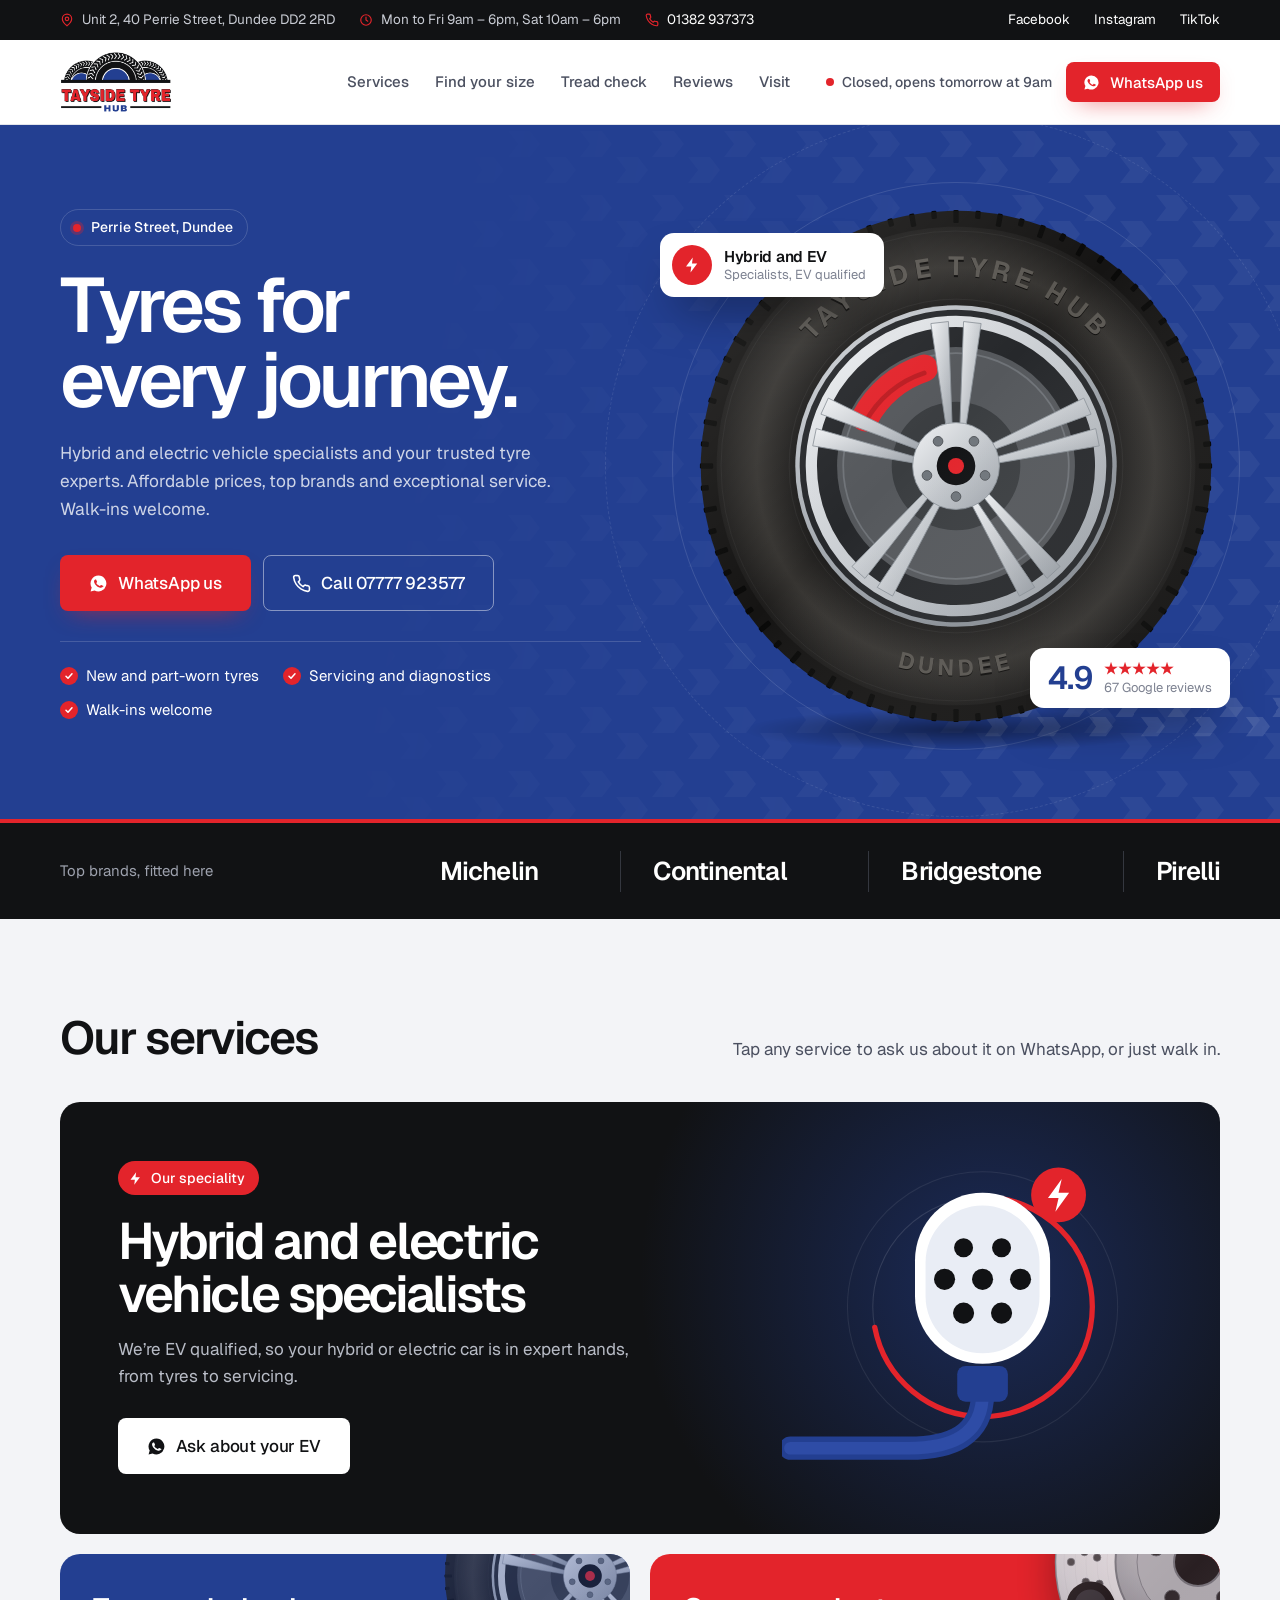
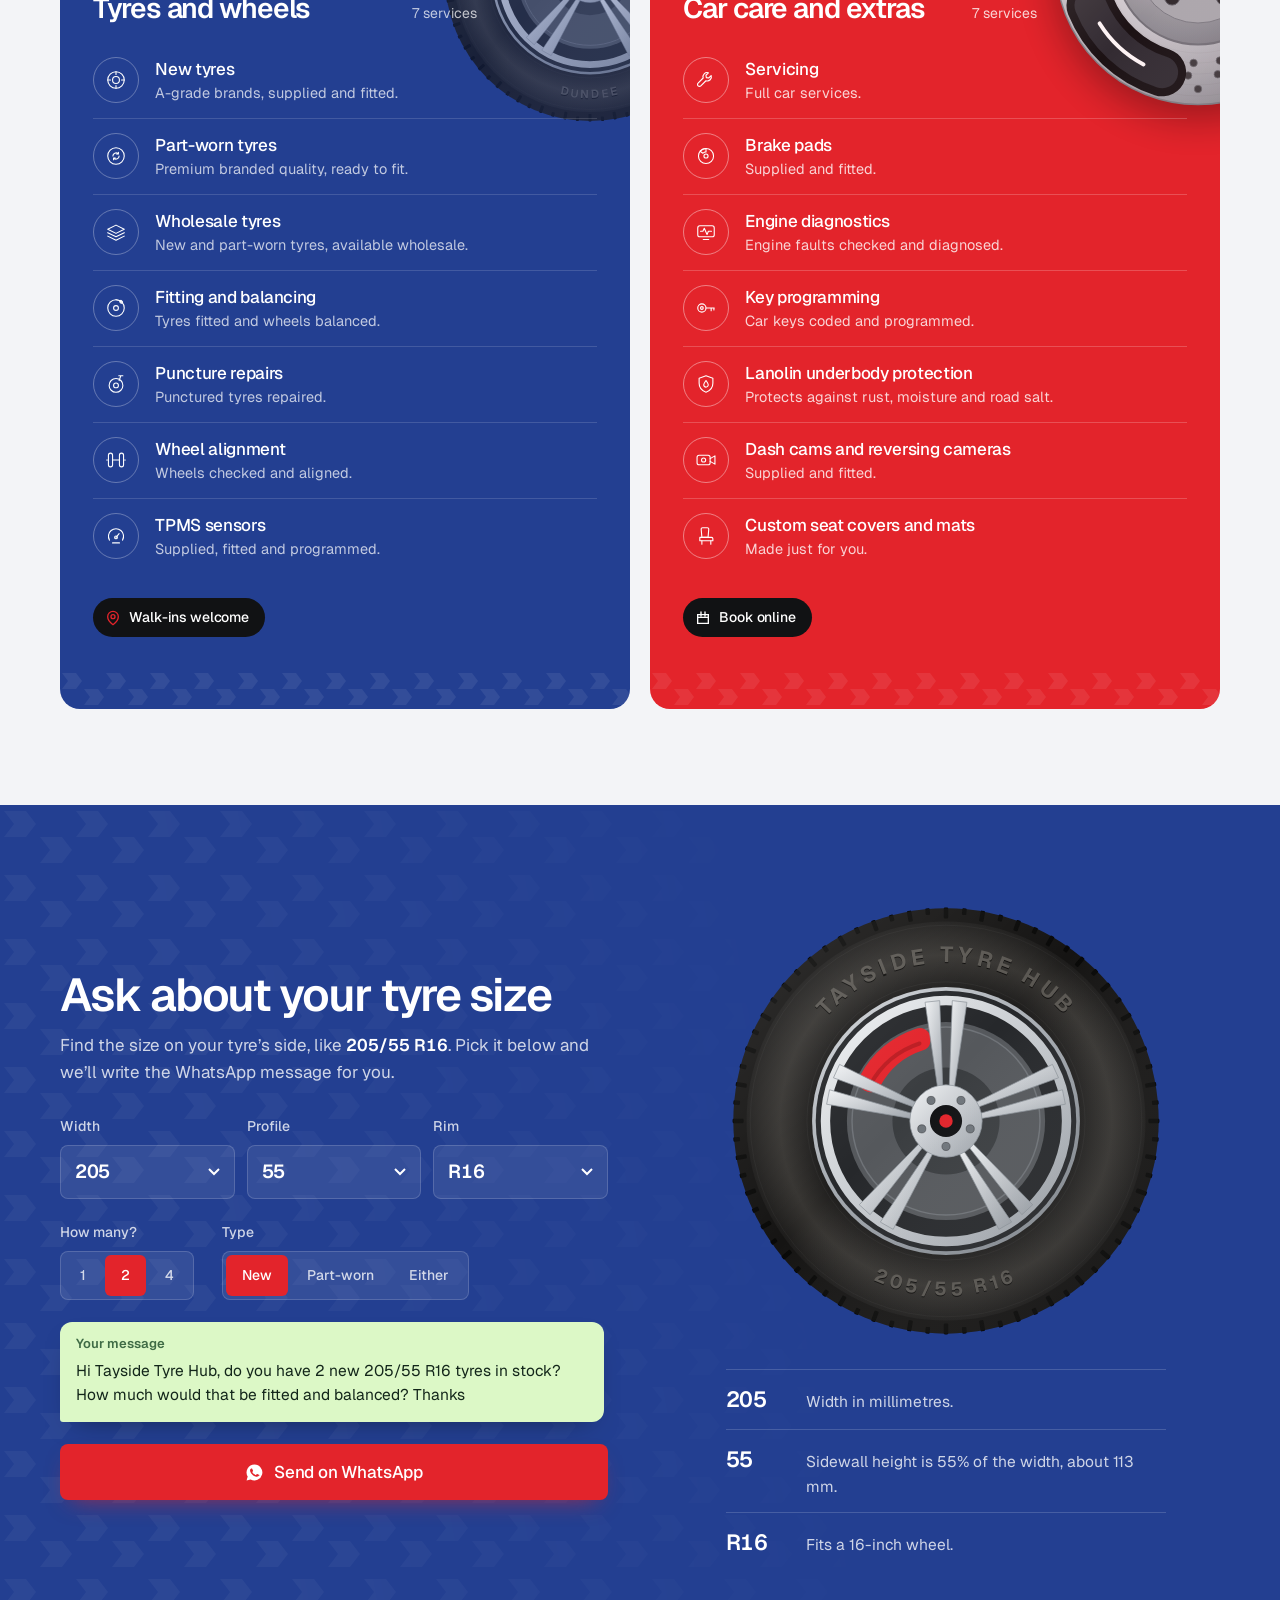
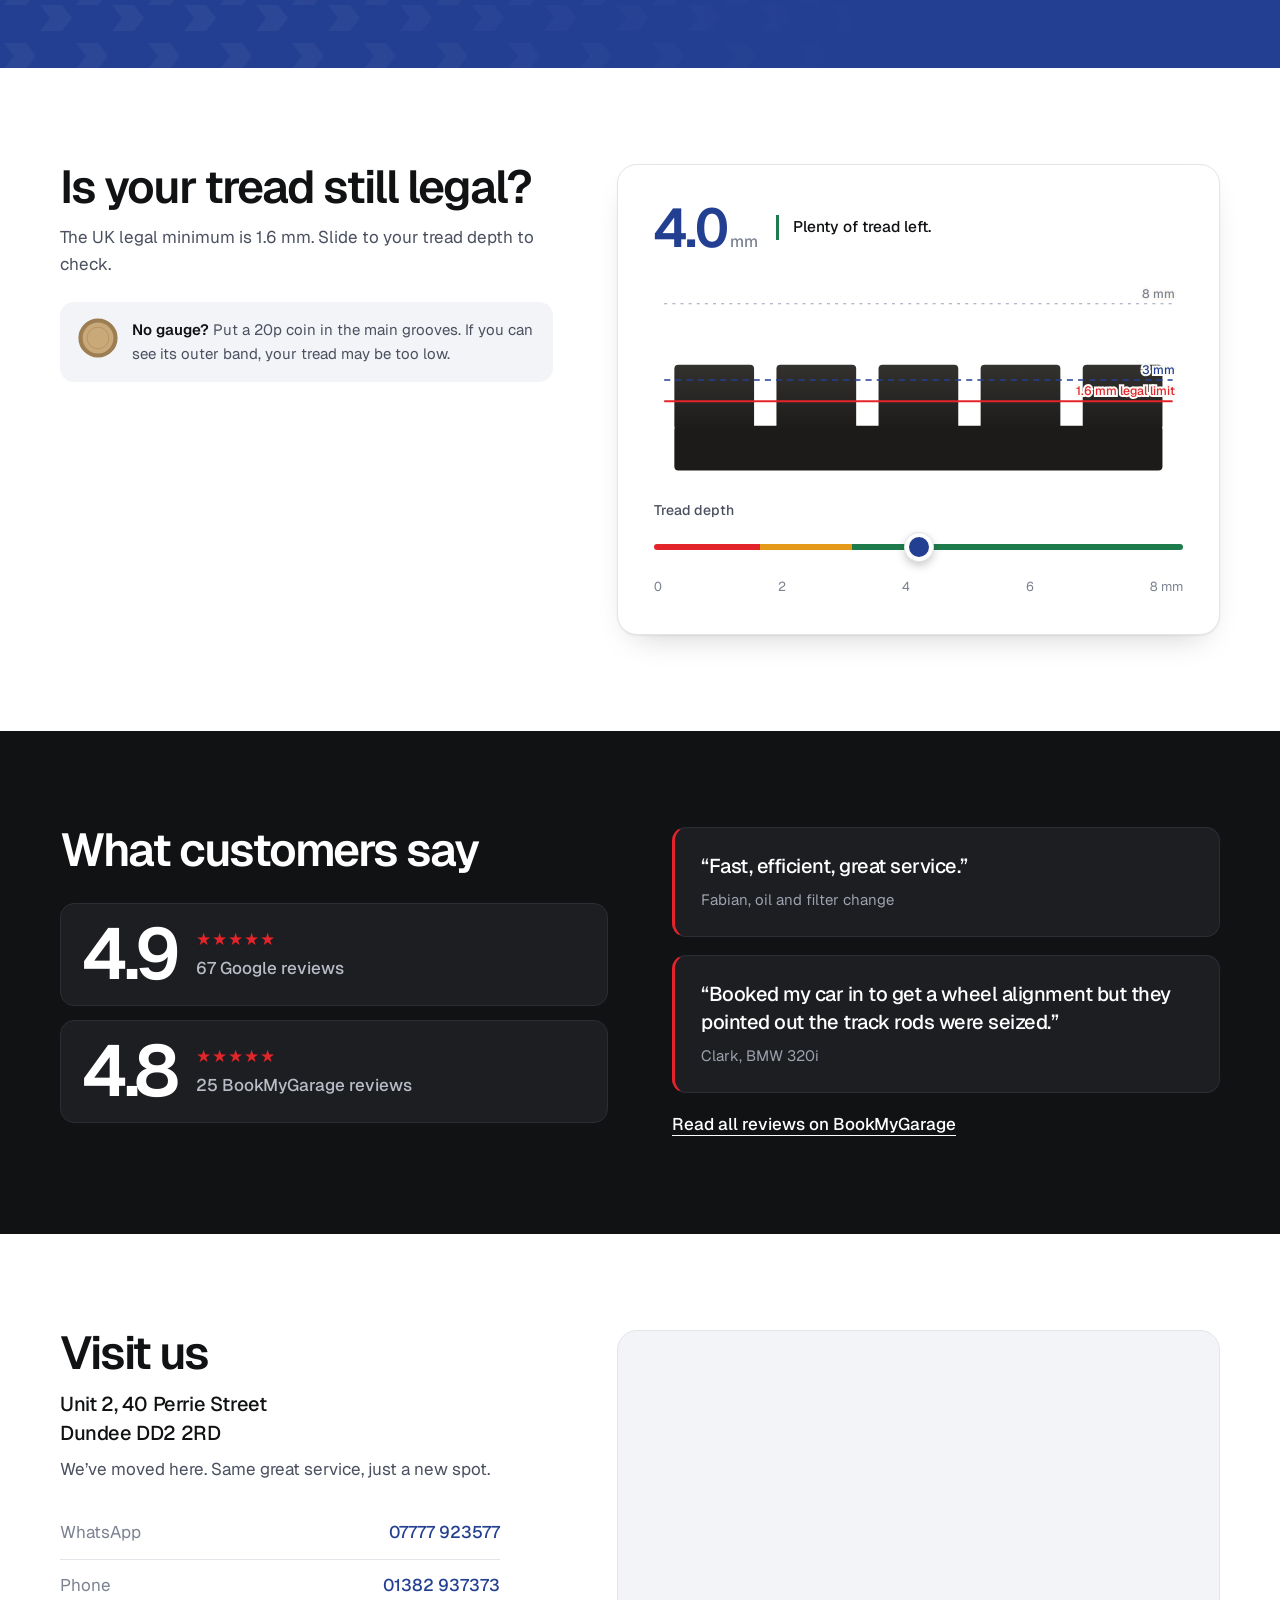
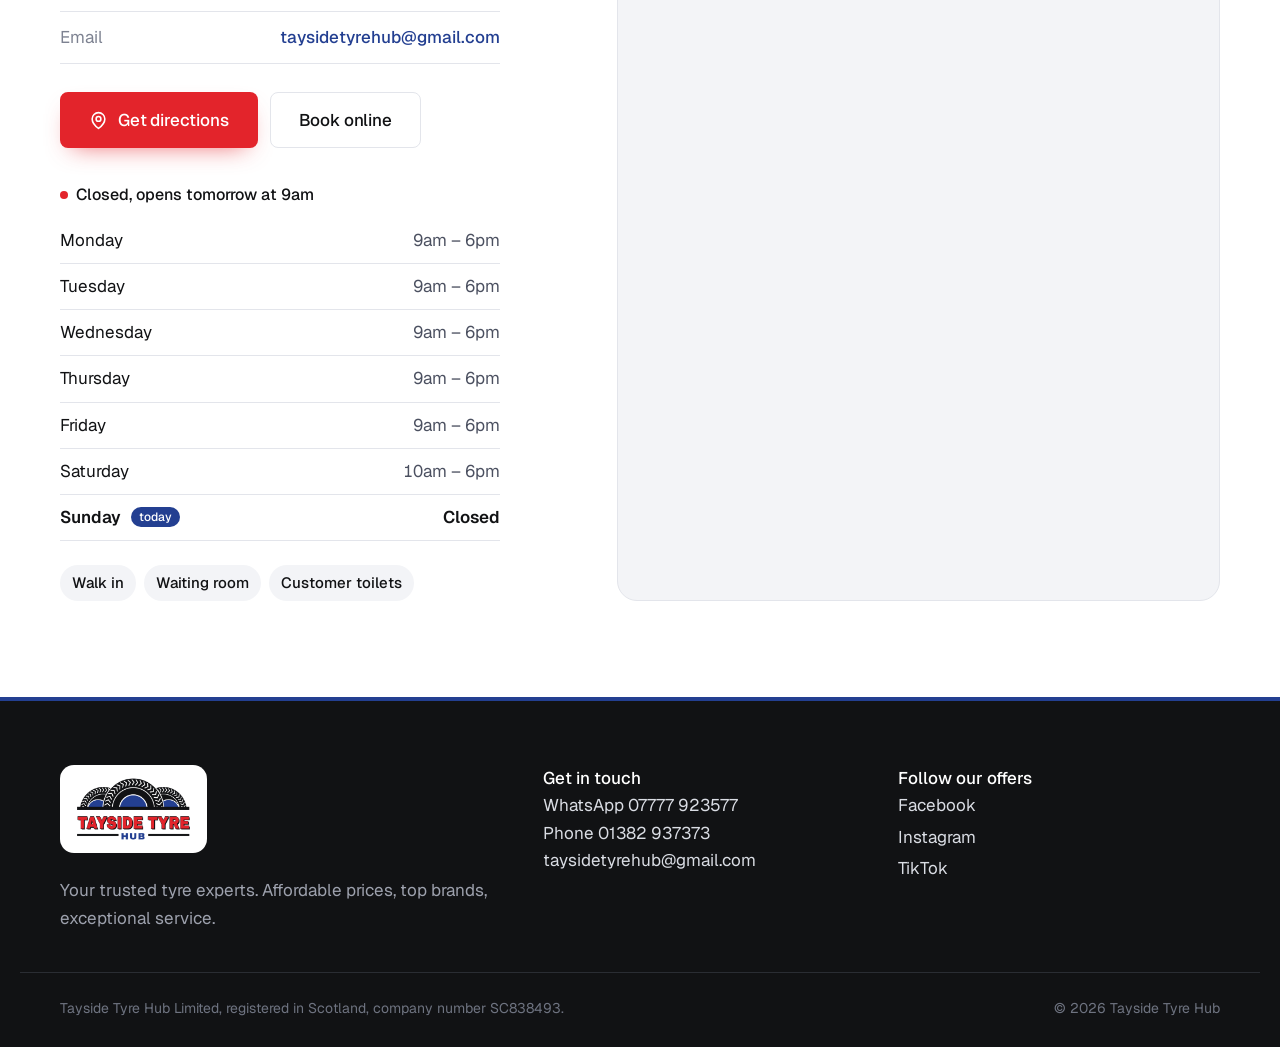
==== commit 49b62b8e: "Update opening hours and wholesale tyres - Mon to Fri 9am to 6pm, Sat 10am to 6pm, Sunday closed - W" ====
--- a/index.html
+++ b/index.html
@@ -31,8 +31,8 @@
       "addressCountry": "GB"
     },
     "openingHoursSpecification": [
-      {"@type": "OpeningHoursSpecification", "dayOfWeek": ["Monday","Tuesday","Wednesday","Thursday","Friday"], "opens": "09:00", "closes": "17:00"},
-      {"@type": "OpeningHoursSpecification", "dayOfWeek": "Saturday", "opens": "10:00", "closes": "17:00"}
+      {"@type": "OpeningHoursSpecification", "dayOfWeek": ["Monday","Tuesday","Wednesday","Thursday","Friday"], "opens": "09:00", "closes": "18:00"},
+      {"@type": "OpeningHoursSpecification", "dayOfWeek": "Saturday", "opens": "10:00", "closes": "18:00"}
     ],
     "sameAs": [
       "https://www.facebook.com/p/Tayside-Tyre-Hub-61570506190304/",
@@ -55,7 +55,7 @@
     <div class="wrap topbar-inner">
       <ul class="topbar-info">
         <li><svg aria-hidden="true"><use href="#i-pin"/></svg>Unit 2, 40 Perrie Street, Dundee DD2 2RD</li>
-        <li><svg viewBox="0 0 24 24" aria-hidden="true"><circle cx="12" cy="12" r="9" fill="none" stroke="currentColor" stroke-width="2"/><path d="M12 7v5l3 2" fill="none" stroke="currentColor" stroke-width="2" stroke-linecap="round"/></svg>Mon to Fri 9am – 5pm, Sat 10am – 5pm</li>
+        <li><svg viewBox="0 0 24 24" aria-hidden="true"><circle cx="12" cy="12" r="9" fill="none" stroke="currentColor" stroke-width="2"/><path d="M12 7v5l3 2" fill="none" stroke="currentColor" stroke-width="2" stroke-linecap="round"/></svg>Mon to Fri 9am – 6pm, Sat 10am – 6pm</li>
         <li><svg aria-hidden="true"><use href="#i-phone"/></svg><a href="tel:+441382937373">01382 937373</a></li>
       </ul>
       <ul class="topbar-social">
@@ -207,9 +207,9 @@
                 <span class="svc-txt"><strong>Part-worn tyres</strong><span>Premium branded quality, ready to fit.</span></span>
                 <span class="svc-go" aria-hidden="true"><svg><use href="#i-wa"/></svg></span>
               </a></li>
-              <li><a class="svc-row" data-ask="wholesale part-worn tyres" href="https://wa.me/447777923577" target="_blank" rel="noopener">
+              <li><a class="svc-row" data-ask="wholesale new and part-worn tyres" href="https://wa.me/447777923577" target="_blank" rel="noopener">
                 <span class="svc-ico"><svg viewBox="0 0 32 32" aria-hidden="true"><path d="M4 12l12-6 12 6-12 6z"/><path d="M4 17l12 6 12-6M4 22l12 6 12-6"/></svg></span>
-                <span class="svc-txt"><strong>Wholesale part-worns</strong><span>Part-worn tyres available in bulk.</span></span>
+                <span class="svc-txt"><strong>Wholesale tyres</strong><span>New and part-worn tyres, available wholesale.</span></span>
                 <span class="svc-go" aria-hidden="true"><svg><use href="#i-wa"/></svg></span>
               </a></li>
               <li><a class="svc-row" data-ask="tyre fitting and balancing" href="https://wa.me/447777923577" target="_blank" rel="noopener">
@@ -453,12 +453,12 @@
             <table>
               <caption class="visually-hidden">Opening hours</caption>
               <tbody>
-                <tr data-day="1"><th scope="row">Monday</th><td>9am – 5pm</td></tr>
-                <tr data-day="2"><th scope="row">Tuesday</th><td>9am – 5pm</td></tr>
-                <tr data-day="3"><th scope="row">Wednesday</th><td>9am – 5pm</td></tr>
-                <tr data-day="4"><th scope="row">Thursday</th><td>9am – 5pm</td></tr>
-                <tr data-day="5"><th scope="row">Friday</th><td>9am – 5pm</td></tr>
-                <tr data-day="6"><th scope="row">Saturday</th><td>10am – 5pm</td></tr>
+                <tr data-day="1"><th scope="row">Monday</th><td>9am – 6pm</td></tr>
+                <tr data-day="2"><th scope="row">Tuesday</th><td>9am – 6pm</td></tr>
+                <tr data-day="3"><th scope="row">Wednesday</th><td>9am – 6pm</td></tr>
+                <tr data-day="4"><th scope="row">Thursday</th><td>9am – 6pm</td></tr>
+                <tr data-day="5"><th scope="row">Friday</th><td>9am – 6pm</td></tr>
+                <tr data-day="6"><th scope="row">Saturday</th><td>10am – 6pm</td></tr>
                 <tr data-day="0"><th scope="row">Sunday</th><td>Closed</td></tr>
               </tbody>
             </table>
@@ -508,6 +508,6 @@
     <a href="https://www.google.com/maps/dir/?api=1&amp;destination=Tayside+Tyre+Hub,+40+Perrie+Street,+Dundee+DD2+2RD" target="_blank" rel="noopener"><svg aria-hidden="true"><use href="#i-pin"/></svg>Directions</a>
   </nav>
 
-  <script src="js/main.js?v=20"></script>
+  <script src="js/main.js?v=21"></script>
 </body>
 </html>
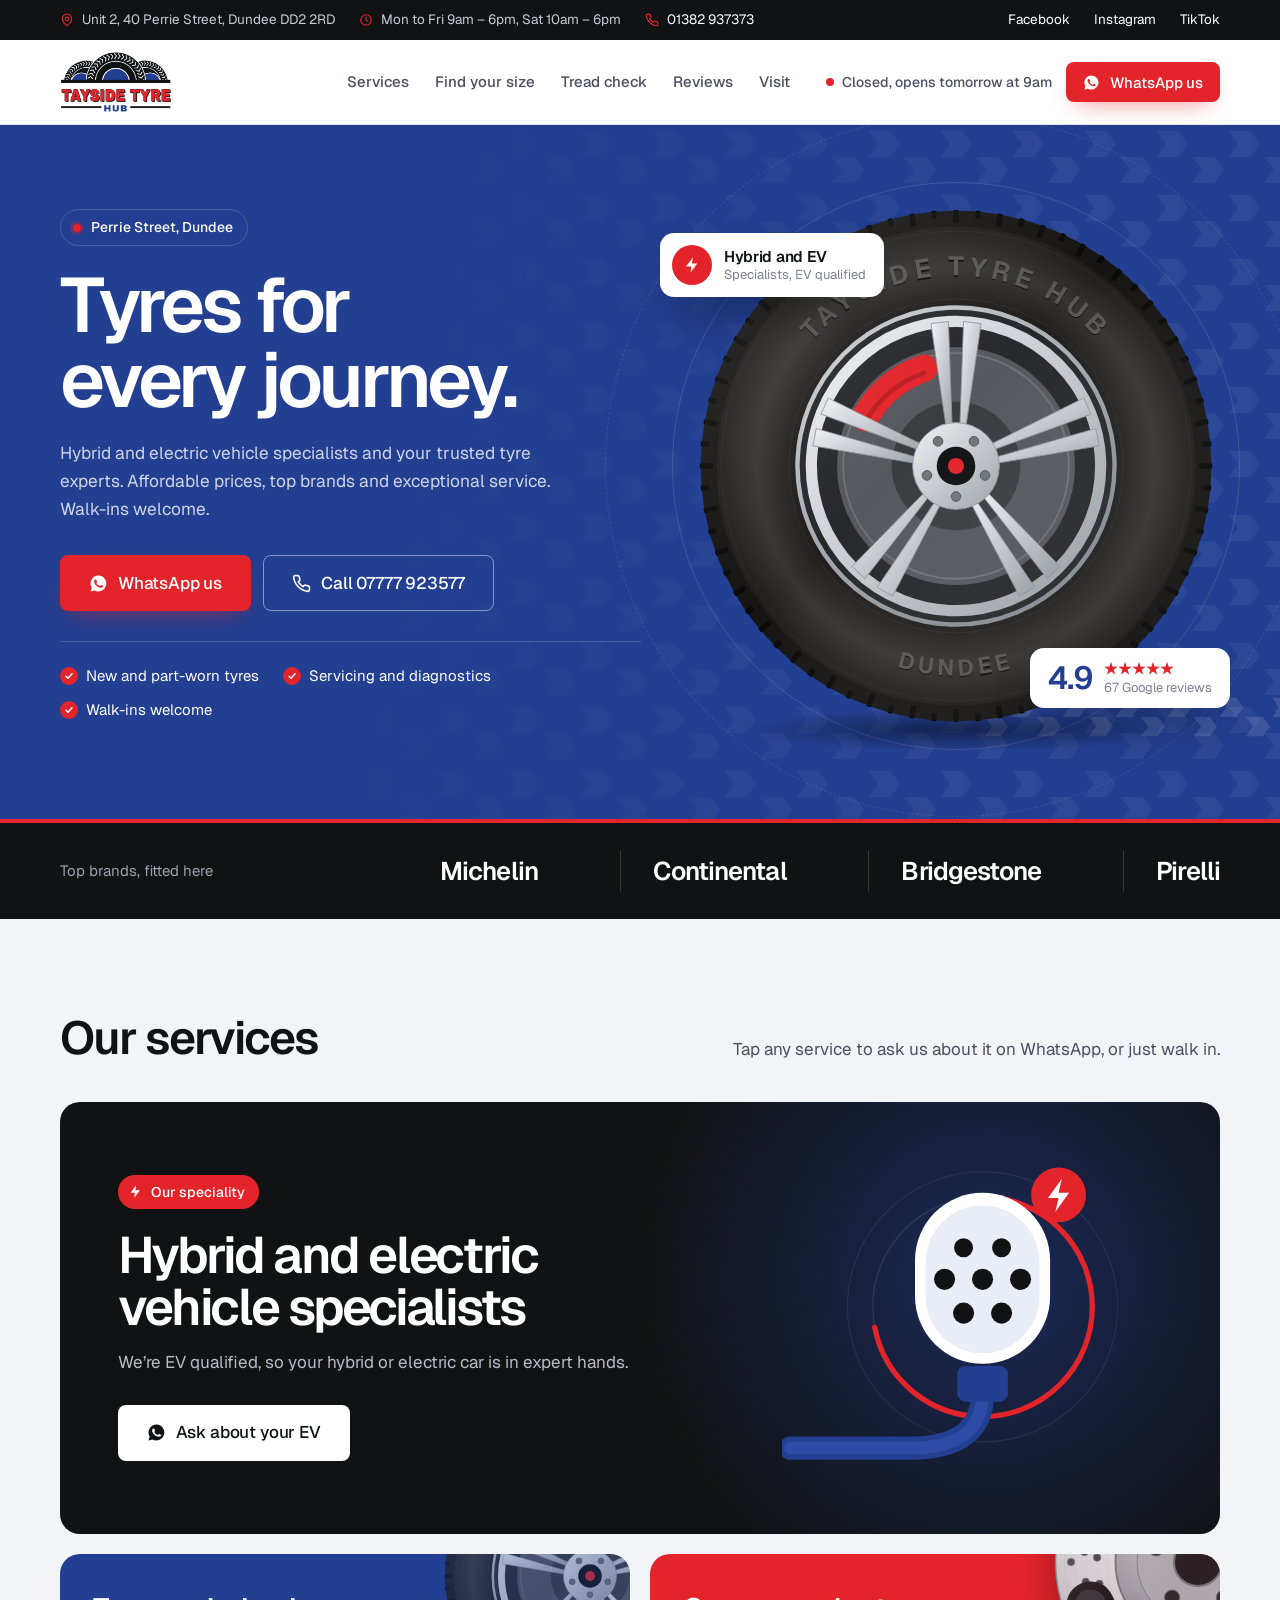
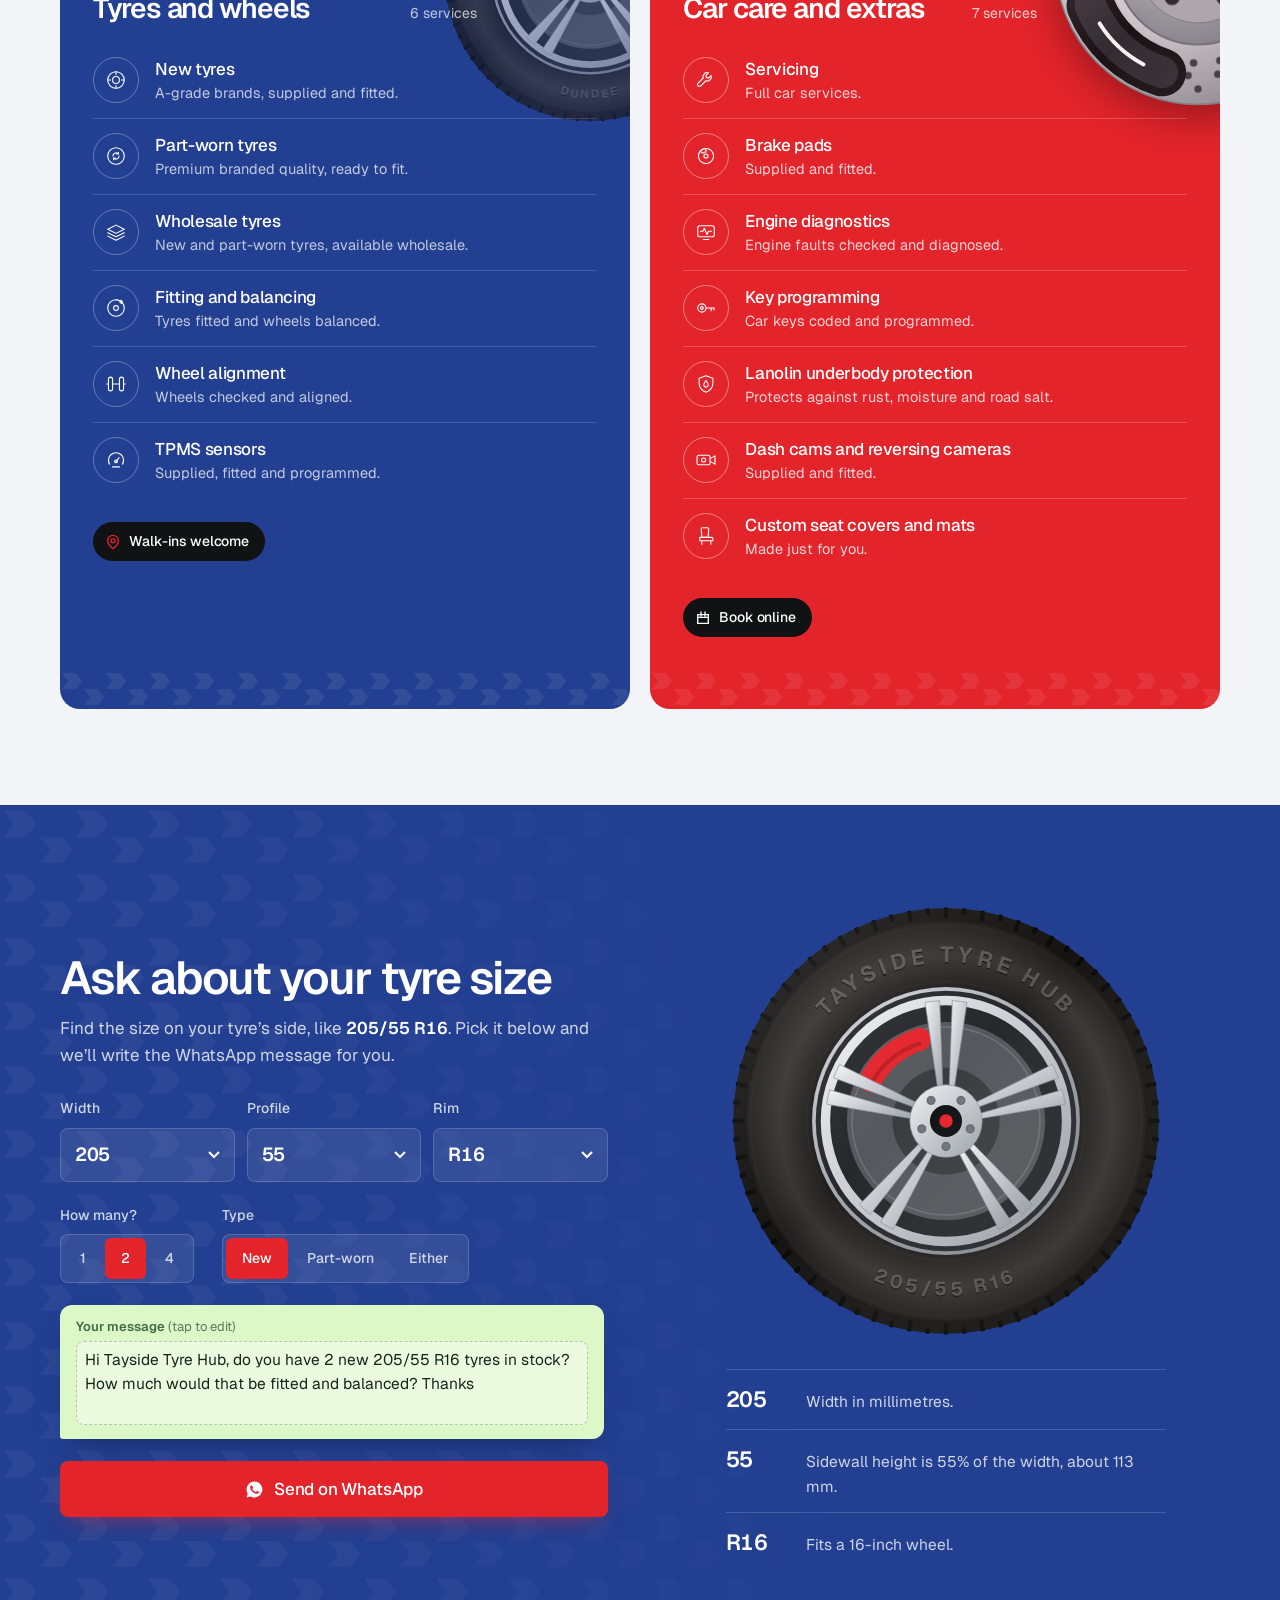
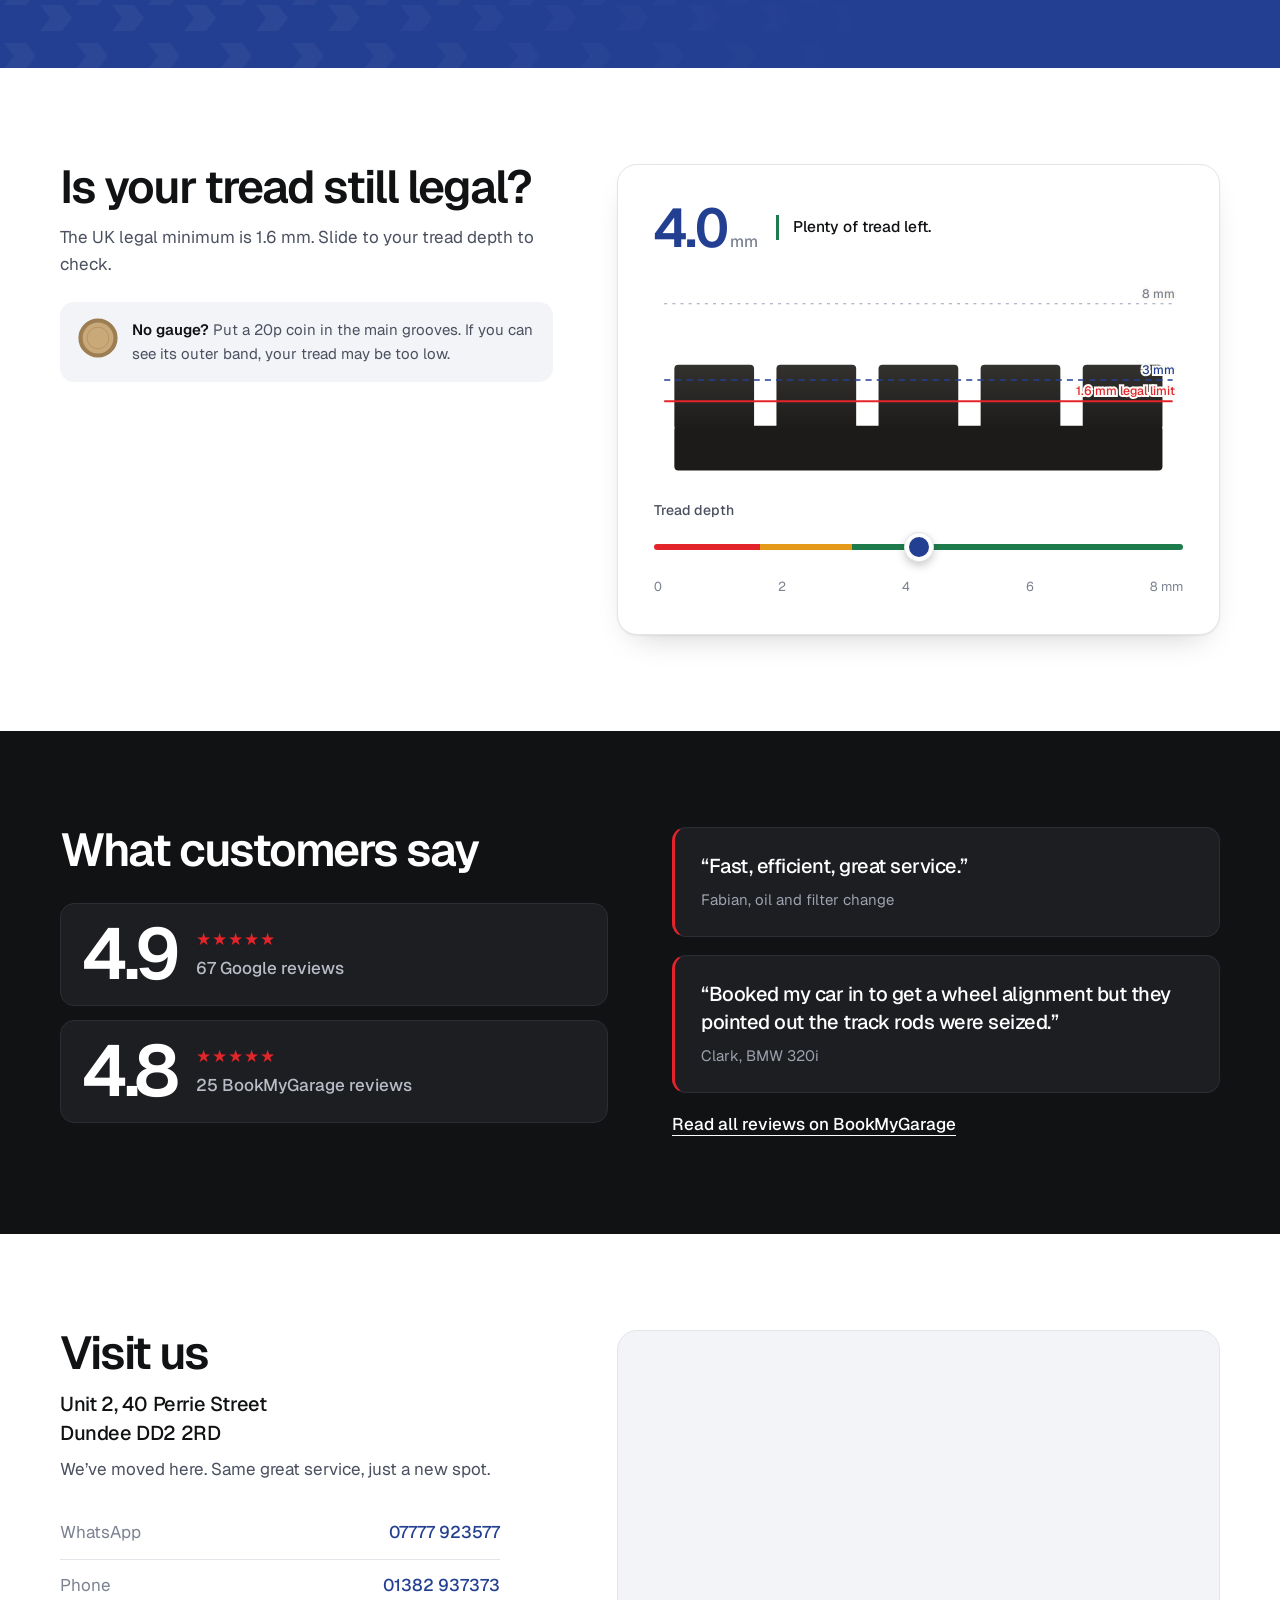
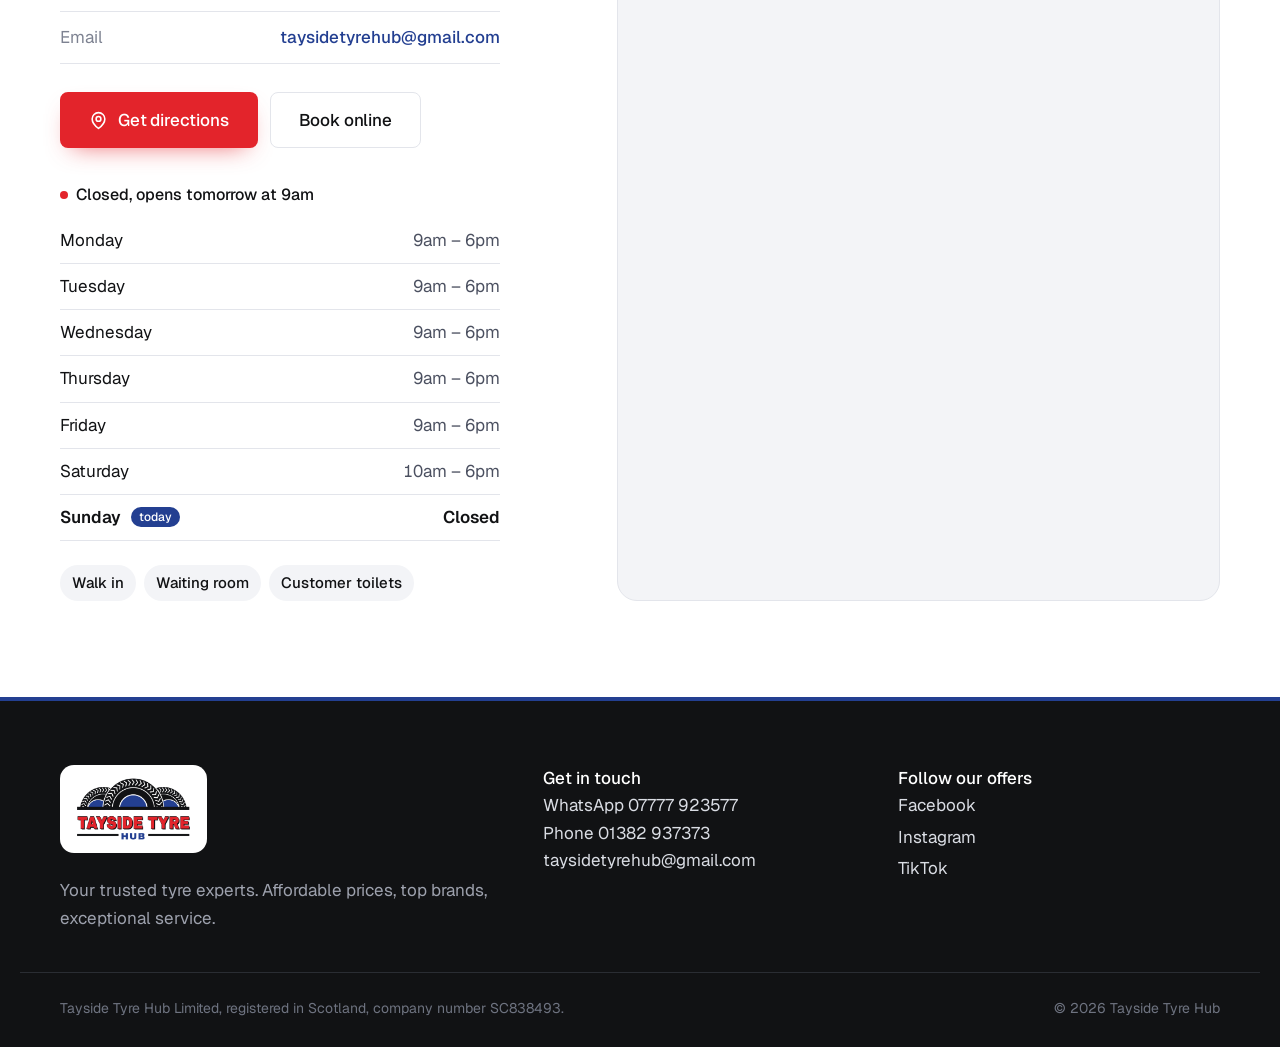
==== commit 46dcbe9a: "Make WhatsApp message editable and remove unverified details - Message box is editable and sends exa" ====
--- a/index.html
+++ b/index.html
@@ -14,7 +14,7 @@
   <link rel="preconnect" href="https://fonts.googleapis.com">
   <link rel="preconnect" href="https://fonts.gstatic.com" crossorigin>
   <link href="https://fonts.googleapis.com/css2?family=Geist:wght@400;500;600;700&display=swap" rel="stylesheet">
-  <link rel="stylesheet" href="css/styles.css?v=21">
+  <link rel="stylesheet" href="css/styles.css?v=23">
   <script type="application/ld+json">
   {
     "@context": "https://schema.org",
@@ -157,7 +157,7 @@
           <div class="ev-copy">
             <p class="ev-tag"><svg viewBox="0 0 24 24" aria-hidden="true"><path d="M13 2L4 14h7l-1 8 9-12h-7z"/></svg>Our speciality</p>
             <h3 id="ev-title">Hybrid and electric vehicle specialists</h3>
-            <p>We’re EV qualified, so your hybrid or electric car is in expert hands, from tyres to servicing.</p>
+            <p>We’re EV qualified, so your hybrid or electric car is in expert hands.</p>
             <a class="btn btn-light btn-lg" data-ask="my hybrid or electric car" href="https://wa.me/447777923577" target="_blank" rel="noopener">
               <svg aria-hidden="true"><use href="#i-wa"/></svg>Ask about your EV
             </a>
@@ -194,7 +194,7 @@
             </div>
             <header class="svc-panel-head">
               <h3 id="svc-tyres">Tyres and wheels</h3>
-              <p>7 services</p>
+              <p>6 services</p>
             </header>
             <ul class="svc-list">
               <li><a class="svc-row" data-ask="new tyres" href="https://wa.me/447777923577" target="_blank" rel="noopener">
@@ -215,11 +215,6 @@
               <li><a class="svc-row" data-ask="tyre fitting and balancing" href="https://wa.me/447777923577" target="_blank" rel="noopener">
                 <span class="svc-ico"><svg viewBox="0 0 32 32" aria-hidden="true"><circle cx="16" cy="16" r="12"/><circle cx="16" cy="16" r="3.5"/><path d="M16 4a12 12 0 0 1 8.5 3.5"/><rect x="21.5" y="5.5" width="4" height="3" rx="1" transform="rotate(45 23.5 7)"/></svg></span>
                 <span class="svc-txt"><strong>Fitting and balancing</strong><span>Tyres fitted and wheels balanced.</span></span>
-                <span class="svc-go" aria-hidden="true"><svg><use href="#i-wa"/></svg></span>
-              </a></li>
-              <li><a class="svc-row" data-ask="a puncture repair" href="https://wa.me/447777923577" target="_blank" rel="noopener">
-                <span class="svc-ico"><svg viewBox="0 0 32 32" aria-hidden="true"><circle cx="16" cy="18" r="10"/><circle cx="16" cy="18" r="3.5"/><path d="M23 4l-2.5 7M20 4h6"/></svg></span>
-                <span class="svc-txt"><strong>Puncture repairs</strong><span>Punctured tyres repaired.</span></span>
                 <span class="svc-go" aria-hidden="true"><svg><use href="#i-wa"/></svg></span>
               </a></li>
               <li><a class="svc-row" data-ask="wheel alignment" href="https://wa.me/447777923577" target="_blank" rel="noopener">
@@ -328,8 +323,12 @@
             </div>
 
             <div class="message-preview">
-              <span class="message-label">Your message</span>
-              <p id="wa-preview"></p>
+              <div class="message-top">
+                <label class="message-label" for="wa-message">Your message <span>(tap to edit)</span></label>
+                <button type="button" class="message-reset" id="wa-reset" hidden>Reset message</button>
+              </div>
+              <textarea id="wa-message" name="message" rows="3" spellcheck="true"></textarea>
+              <p class="message-error" id="wa-error" role="alert" hidden>Write a message before sending.</p>
             </div>
 
             <a class="btn btn-primary btn-lg btn-block" id="wa-send" href="https://wa.me/447777923577" target="_blank" rel="noopener">
@@ -508,6 +507,6 @@
     <a href="https://www.google.com/maps/dir/?api=1&amp;destination=Tayside+Tyre+Hub,+40+Perrie+Street,+Dundee+DD2+2RD" target="_blank" rel="noopener"><svg aria-hidden="true"><use href="#i-pin"/></svg>Directions</a>
   </nav>
 
-  <script src="js/main.js?v=21"></script>
+  <script src="js/main.js?v=23"></script>
 </body>
 </html>
--- a/css/styles.css
+++ b/css/styles.css
@@ -355,7 +355,20 @@
 .seg input:focus-visible + span { outline: 2px solid #fff; outline-offset: 2px; }
 .message-preview { background: #DCF8C6; color: #13261A; border-radius: 12px 12px 12px 3px; padding: 12px 16px 14px; max-width: 32em; box-shadow: 0 12px 28px -16px rgba(0, 0, 0, .5); }
 .message-label { display: block; font-size: .8125rem; font-weight: 600; color: #3F6B45; margin-bottom: 4px; }
-.message-preview p { margin: 0; font-size: .9688rem; }
+.message-top { display: flex; justify-content: space-between; align-items: baseline; gap: 12px; margin-bottom: 4px; }
+.message-top .message-label { margin: 0; }
+.message-label span { font-weight: 400; color: #5B7A5F; }
+.message-reset { border: 0; background: none; padding: 0; font: 500 .8125rem var(--font); color: #2F5E36; text-decoration: underline; text-underline-offset: 3px; cursor: pointer; }
+.message-reset:hover { color: #13261A; }
+#wa-message {
+  display: block; width: 100%; min-height: 72px; margin: 0; padding: 6px 8px; resize: none; overflow: hidden;
+  font: 400 .9688rem/1.55 var(--font); color: #13261A;
+  background: rgba(255, 255, 255, .45); border: 1px dashed rgba(19, 38, 26, .25); border-radius: 8px;
+  transition: background-color var(--t-fast) ease, border-color var(--t-fast) ease;
+}
+#wa-message:hover { border-color: rgba(19, 38, 26, .45); }
+#wa-message:focus { outline: none; background: #fff; border: 1px solid #25D366; box-shadow: 0 0 0 3px rgba(37, 211, 102, .25); }
+.message-error { margin: 8px 0 0; font-size: .875rem; font-weight: 500; color: var(--red-700); }
 .finder-visual { display: grid; gap: 28px; justify-items: center; }
 .tyre-finder { width: min(100%, 440px); aspect-ratio: 1; }
 .decode { margin: 0; display: grid; width: 100%; max-width: 440px; }
@@ -537,7 +550,7 @@
   .seg { display: flex; width: 100%; }
   .seg label { flex: 1; }
   .seg span { text-align: center; padding: 10px 6px; }
-  .message-preview p { font-size: .9375rem; }
+  #wa-message { font-size: .9375rem; }
   .finder-visual { gap: 0; }
   .tyre-finder { width: 58vw; max-width: 240px; margin-top: 8px; }
   .decode { display: none; }
